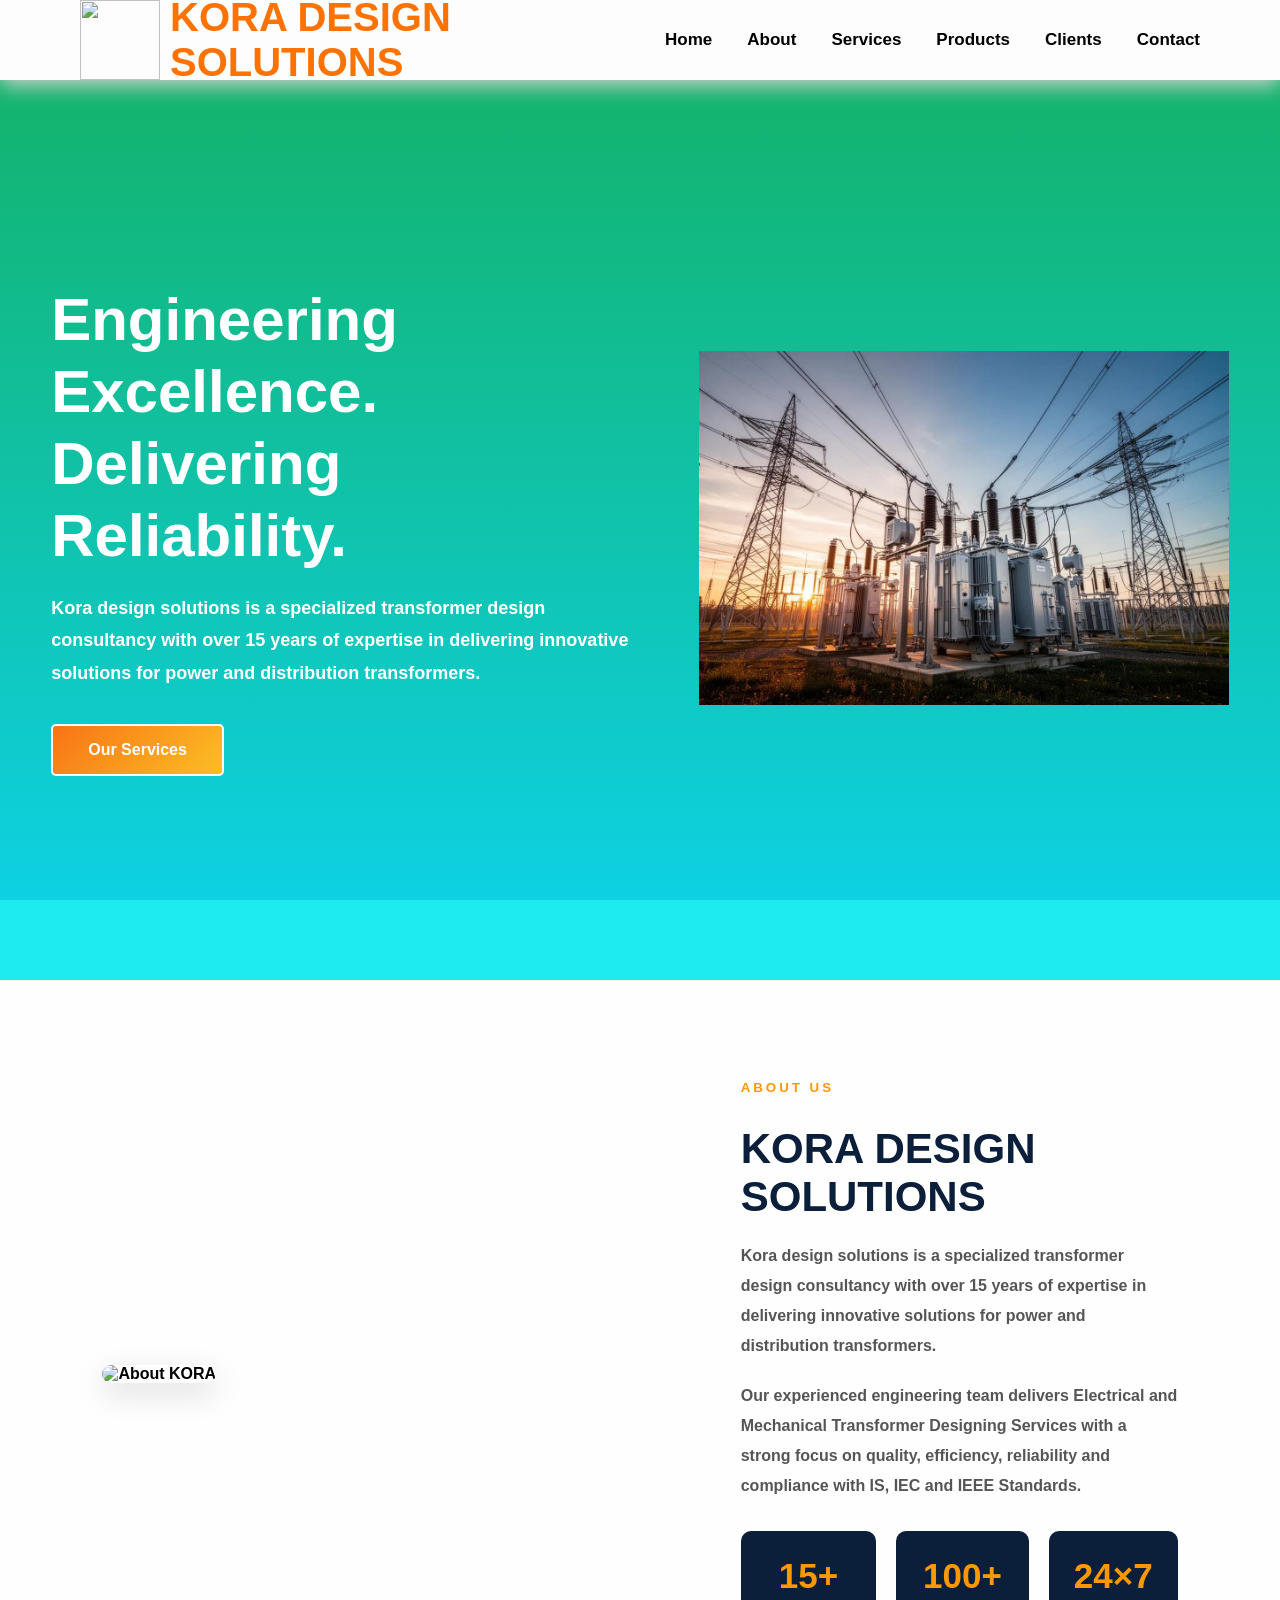
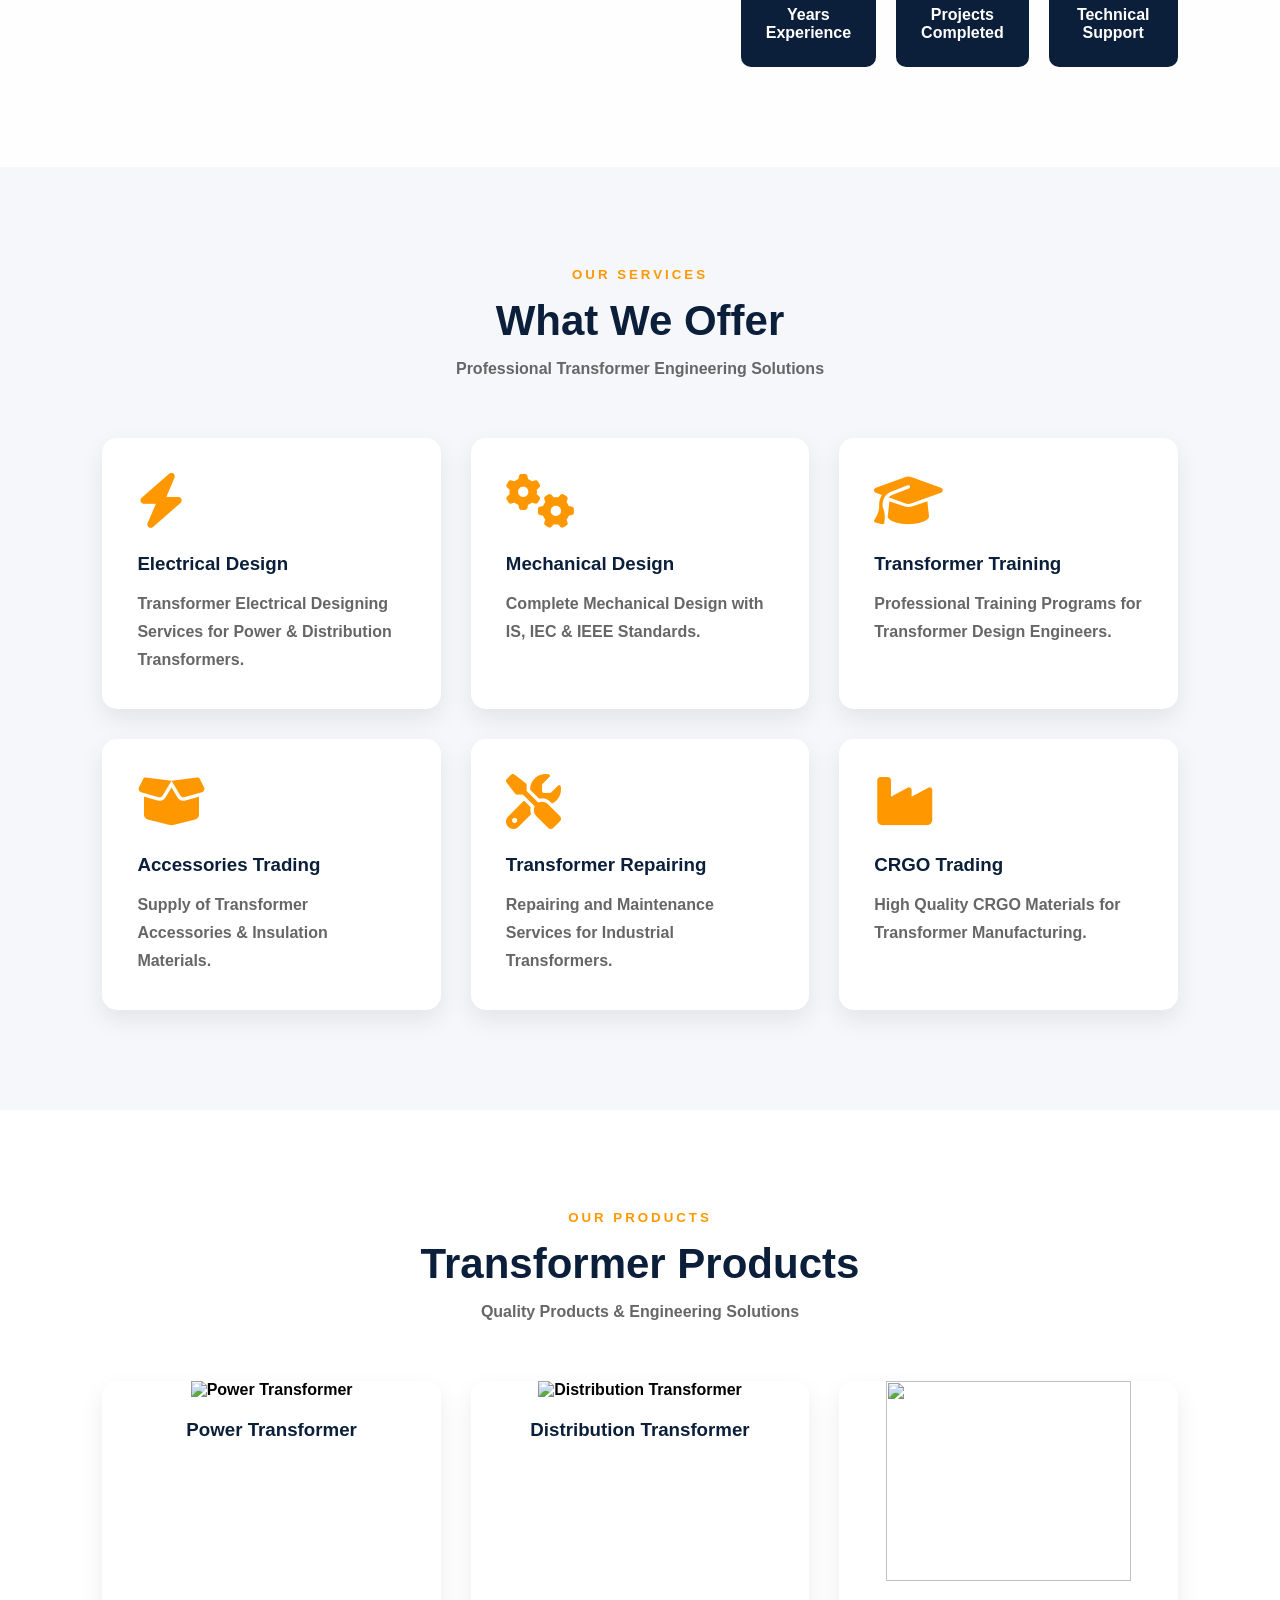
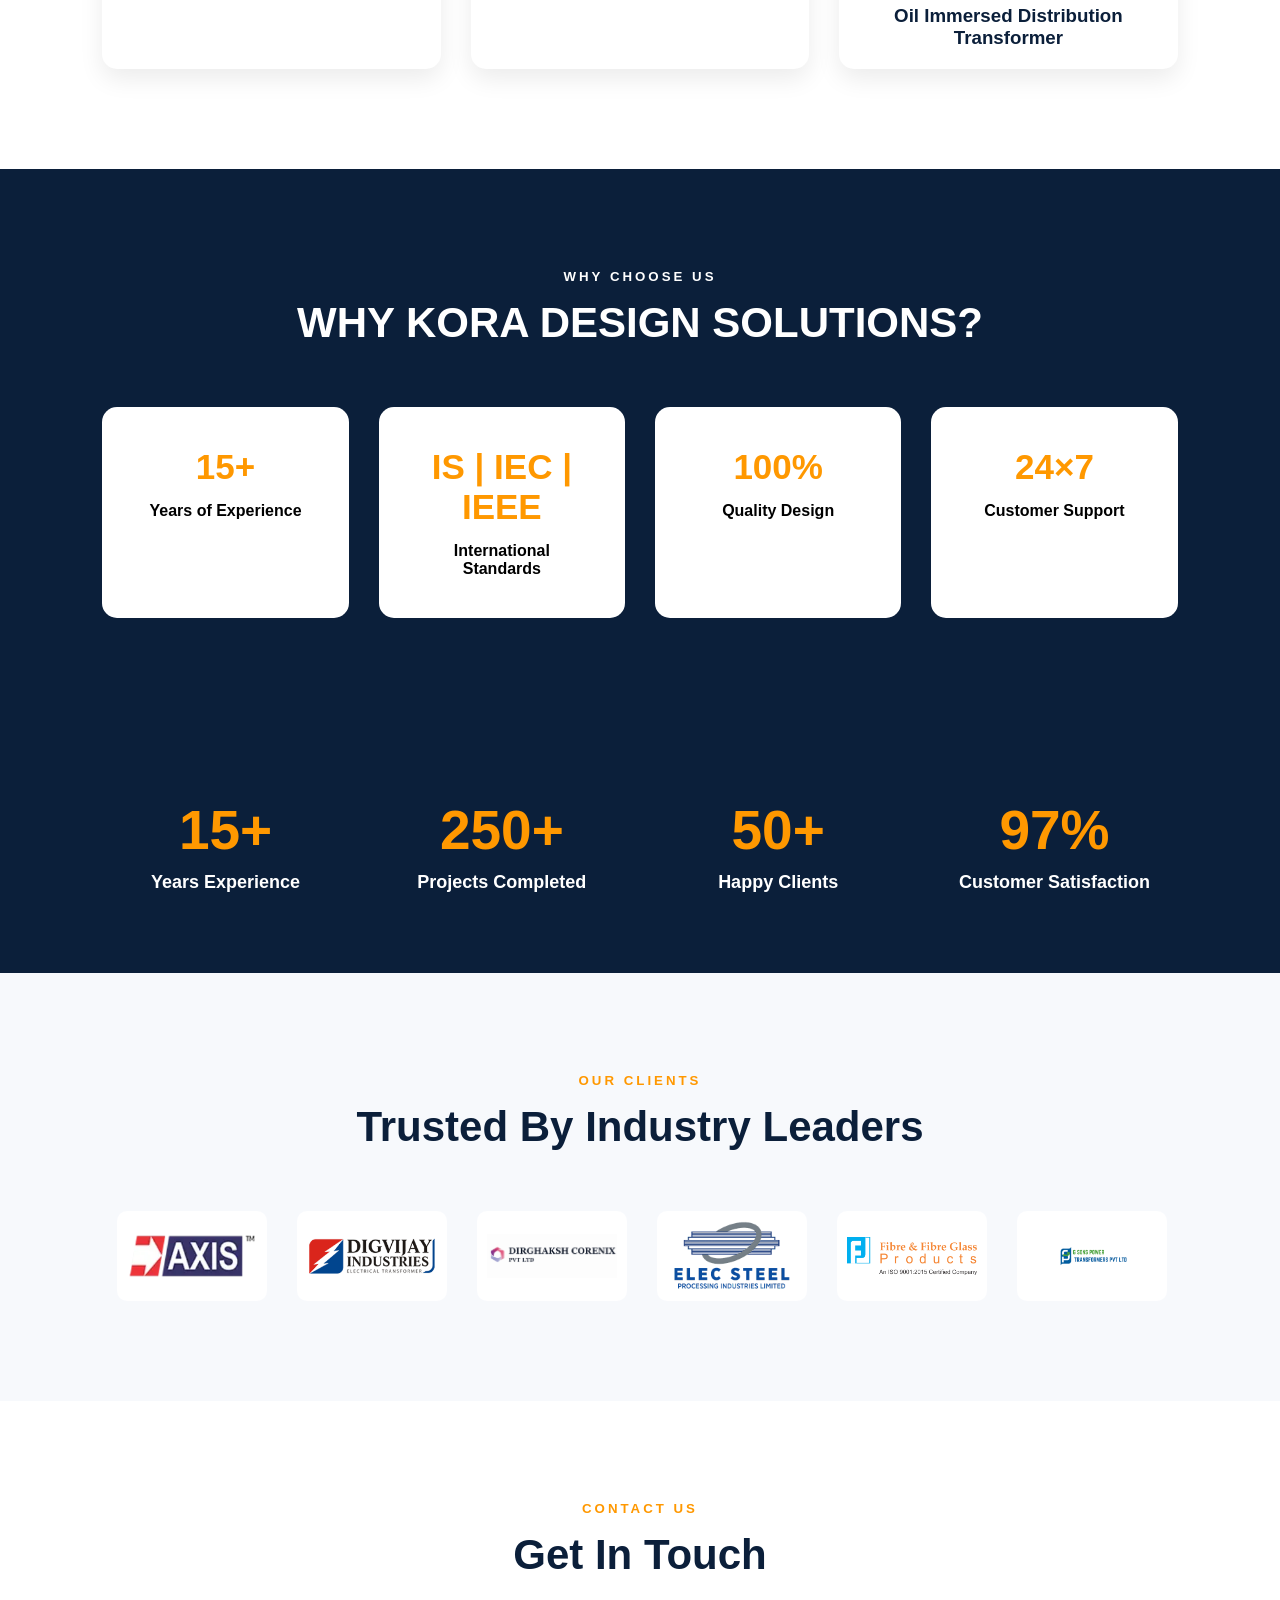
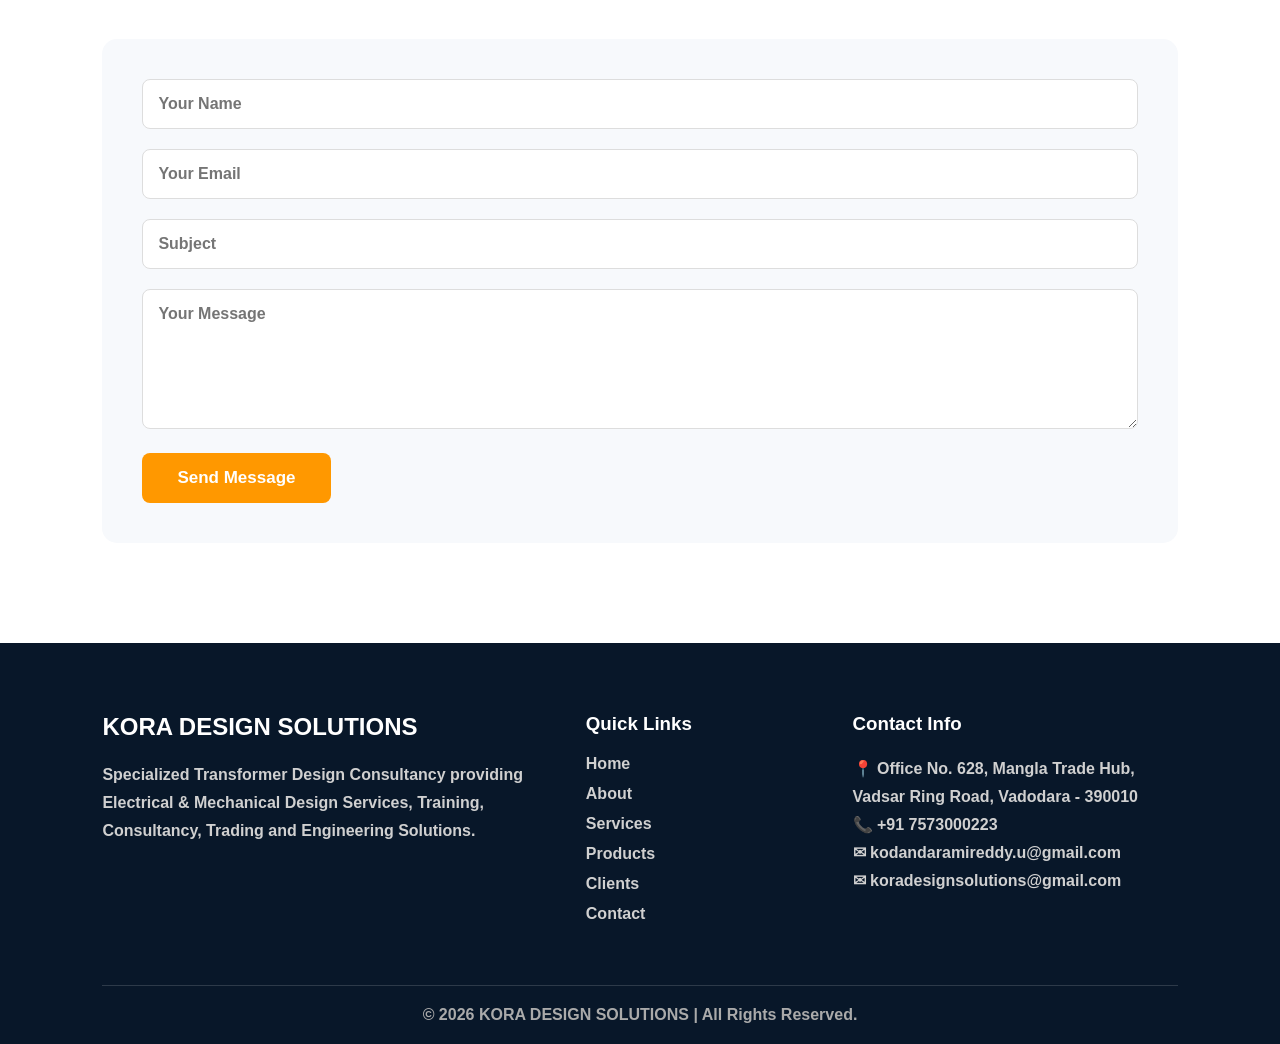
==== index.html @ 7fa44aef "Fix CSS and JS paths" ====
<!DOCTYPE html>
<html lang="en">
<head>
    <meta charset="UTF-8">
    <meta name="viewport" content="width=device-width, initial-scale=1.0">
    <title>KORA DESIGN SOLUTIONS</title>
    <link rel="stylesheet" href="CSS/style.css">
    <link rel="stylesheet" href="https://cdnjs.cloudflare.com/ajax/libs/font-awesome/6.7.2/css/all.min.css">
    <link rel="stylesheet" href="https://unpkg.com/aos@2.3.4/dist/aos.css">
</head>
<body>
    <header class="navbar">
    <!-- <div class="logo">
        <img src="image/logo.png" width="80",hight="80">
    </div>
    <div class="kora">
        <h2>KORA DESIGN SOLUTIONS</h2>
    </div> -->
    
    <div class="top-logo">
        <div class="logo">
            <img src="image/logo.png" width="80" height="80">
            <h2 class="kora">KORA DESIGN SOLUTIONS</h2>
        </div>
    </div>

    <div class="menu-toggle" id="menuToggle">
    <i class="fa-solid fa-bars"></i>
    </div>

    <ul class="nav-links">
        <li><a href="#home">Home</a></li>
        <li><a href="#about">About</a></li>
        <li><a href="#services">Services</a></li>
        <li><a href="#products">Products</a></li>
        <li><a href="#clients">Clients</a></li>
        <li><a href="#contact">Contact</a></li>
    </ul>

</header>
    <section class="hero" id="home">

    <div class="hero-content">

        <h1>Engineering Excellence.<br>Delivering Reliability.</h1>

        <p>
            Kora design solutions is a specialized transformer design consultancy
            with over 15 years of expertise in delivering innovative solutions
            for power and distribution transformers.
        </p>

        <div class="hero-buttons">
            <a href="#services" class="btn btn-outline">Our Services</a>

        </div>

    </div>
<div class="hero-right">
    <img src="image/hero-bg.jpg" alt="" >
</div>
</section>
<section class="about" id="about" data-aos="fade-up">

    <div class="about-image">
        <img src="image/about.jpg" alt="About KORA">
    </div>

    <div class="about-content">

        <h5>ABOUT US</h5>

        <h2>KORA DESIGN SOLUTIONS</h2>

        <p>
            Kora design solutions is a specialized transformer design consultancy with
            over 15 years of expertise in delivering innovative solutions for power
            and distribution transformers.
        </p>

        <p>
            Our experienced engineering team delivers Electrical and Mechanical
            Transformer Designing Services with a strong focus on quality,
            efficiency, reliability and compliance with IS, IEC and IEEE Standards.
        </p>

        <div class="about-boxes">

            <div class="box">
                <h3>15+</h3>
                <span>Years Experience</span>
            </div>

            <div class="box">
                <h3>100+</h3>
                <span>Projects Completed</span>
            </div>

            <div class="box">
                <h3>24×7</h3>
                <span>Technical Support</span>
            </div>

        </div>

    </div>

</section>
<section class="services" id="services" data-aos="fade-up">

    <div class="section-title">
        <h5>OUR SERVICES</h5>
        <h2>What We Offer</h2>
        <p>Professional Transformer Engineering Solutions</p>
    </div>

    <div class="service-container">

        <div class="service-card">
            <i class="fa-solid fa-bolt"></i>
            <h3>Electrical Design</h3>
            <p>Transformer Electrical Designing Services for Power & Distribution Transformers.</p>
        </div>

        <div class="service-card">
            <i class="fa-solid fa-gears"></i>
            <h3>Mechanical Design</h3>
            <p>Complete Mechanical Design with IS, IEC & IEEE Standards.</p>
        </div>

        <div class="service-card">
            <i class="fa-solid fa-graduation-cap"></i>
            <h3>Transformer Training</h3>
            <p>Professional Training Programs for Transformer Design Engineers.</p>
        </div>

        <div class="service-card">
            <i class="fa-solid fa-box-open"></i>
            <h3>Accessories Trading</h3>
            <p>Supply of Transformer Accessories & Insulation Materials.</p>
        </div>

        <div class="service-card">
            <i class="fa-solid fa-screwdriver-wrench"></i>
            <h3>Transformer Repairing</h3>
            <p>Repairing and Maintenance Services for Industrial Transformers.</p>
        </div>

        <div class="service-card">
            <i class="fa-solid fa-industry"></i>
            <h3>CRGO Trading</h3>
            <p>High Quality CRGO Materials for Transformer Manufacturing.</p>
        </div>

    </div>

</section>
<section class="products" id="products" data-aos="zoom-in">
    <div class="section-title">
        <h5>OUR PRODUCTS</h5>
        <h2>Transformer Products</h2>
        <p>Quality Products & Engineering Solutions</p>
    </div>

    <div class="product-grid">

        <div class="product-card">
            <img src="image/product1.jpg" alt="Power Transformer">
            <h3>Power Transformer</h3>
        </div>

        <div class="product-card">
            <img src="image/product2.jpg" alt="Distribution Transformer">
            <h3>Distribution Transformer</h3>
        </div>

        <div class="product-card">
            <img src="image/product3.jpg" >
            <h3>Oil Immersed Distribution Transformer</h3>
        </div>

    </div>

</section>
<section class="why" data-aos="fade-up">

    <div class="section-title">
        <h5>WHY CHOOSE US</h5>
        <h2>WHY KORA DESIGN SOLUTIONS?</h2>
    </div>

    <div class="why-grid">

        <div class="why-box">
            <h3>15+</h3>
            <p>Years of Experience</p>
        </div>

        <div class="why-box">
            <h3>IS | IEC | IEEE</h3>
            <p>International Standards</p>
        </div>

        <div class="why-box">
            <h3>100%</h3>
            <p>Quality Design</p>
        </div>

        <div class="why-box">
            <h3>24×7</h3>
            <p>Customer Support</p>
        </div>

    </div>

</section>
<section class="counter">

    <div class="counter-box">
        <h2><span class="count" data-target="15">0</span>+</h2>
        <p>Years Experience</p>
    </div>

    <div class="counter-box">
        <h2><span class="count" data-target="250">0</span>+</h2>
        <p>Projects Completed</p>
    </div>

    <div class="counter-box">
        <h2><span class="count" data-target="50">0</span>+</h2>
        <p>Happy Clients</p>
    </div>

    <div class="counter-box">
        <h2><span class="count" data-target="100">0</span>%</h2>
        <p>Customer Satisfaction</p>
    </div>

</section>
<section class="clients" id="clients" data-aos="fade-up">

    <div class="section-title">
        <h5>OUR CLIENTS</h5>
        <h2>Trusted By Industry Leaders</h2>
    </div>

    <div class="slider">
        <div class="slide-track">

            <!-- 23 Logos -->
            <img src="image/logo.1.png" alt="">
            <img src="image/logo.2.png" alt="">
            <img src="image/logo.3.png" alt="">
            <img src="image/logo.4.png" alt="">
            <img src="image/logo.5.png" alt="">
            <img src="image/logo.6.png" alt="">
            <img src="image/logo.7.jpg" alt="">
            <img src="image/logo.8.png" alt="">
            <img src="image/logo.9.png" alt="">
            <img src="image/logo.10.png" alt="">
            <img src="image/logo.11.png" alt="">
            <img src="image/logo.12.png" alt="">
            <img src="image/logo.13.png" alt="">
            <img src="image/logo.14.jpeg.png" alt="">
            <img src="image/logo.15.jpg" alt="">
            <img src="image/logo.16.png" alt="">
            <img src="image/logo.17.png" alt="">
            <img src="image/logo.18.png" alt="">
            <img src="image/logo.19.png" alt="">
            <img src="image/logo.20.png" alt="">
            <img src="image/logo.21.jpg" alt="">
            <img src="image/logo.22.png" alt="">
            <img src="image/logo.23.png" alt="">

            <!-- Duplicate Logos -->
           <img src="image/logo.1.png" alt="">
            <img src="image/logo.2.png" alt="">
            <img src="image/logo.3.png" alt="">
            <img src="image/logo.4.png" alt="">
            <img src="image/logo.5.png" alt="">
            <img src="image/logo.6.png" alt="">
            <img src="image/logo.7.jpg" alt="">
            <img src="image/logo.8.png" alt="">
            <img src="image/logo.9.png" alt="">
            <img src="image/logo.10.png" alt="">
            <img src="image/logo.11.png" alt="">
            <img src="image/logo.12.png" alt="">
            <img src="image/logo.13.png" alt="">
            <img src="image/logo.14.jpeg.png" alt="">
            <img src="image/logo.15.jpg" alt="">
            <img src="image/logo.16.png" alt="">
            <img src="image/logo.17.png" alt="">
            <img src="image/logo.18.png" alt="">
            <img src="image/logo.19.png" alt="">
            <img src="image/logo.20.png" alt="">
            <img src="image/logo.21.jpg" alt="">
            <img src="image/logo.22.png" alt="">
            <img src="image/logo.23.png" alt="">
        </div>
    </div>
</section>
<section class="contact" id="contact" data-aos="fade-up">
    <div class="section-title">
        <h5>CONTACT US</h5>
        <h2>Get In Touch</h2>
    </div>

        <div class="contact-form">

            <form>

                <input type="text" placeholder="Your Name" required>

                <input type="email" placeholder="Your Email" required>

                <input type="text" placeholder="Subject">

                <textarea rows="6" placeholder="Your Message"></textarea>

                <button type="submit">Send Message</button>

            </form>

        </div>

    </div>

</section>
<footer class="footer" data-aos="fade-up">

    <div class="footer-container">

        <div class="footer-about">

            <h2>KORA DESIGN SOLUTIONS</h2>

            <p>
                Specialized Transformer Design Consultancy providing Electrical &
                Mechanical Design Services, Training, Consultancy, Trading and
                Engineering Solutions.
            </p>

        </div>

        <div class="footer-links">

            <h3>Quick Links</h3>

            <ul>

                <li><a href="#home">Home</a></li>
                <li><a href="#">About</a></li>
                <li><a href="#">Services</a></li>
                <li><a href="#">Products</a></li>
                <li><a href="#">Clients</a></li>
                <li><a href="#contact">Contact</a></li>

            </ul>

        </div>

        <div class="footer-contact">

            <h3>Contact Info</h3>

            <p>📍 Office No. 628, Mangla Trade Hub,<br>
            Vadsar Ring Road, Vadodara - 390010</p>

            <p>📞 +91 7573000223</p>

            <p>✉ kodandaramireddy.u@gmail.com</p>

            <p>✉ koradesignsolutions@gmail.com</p>

        </div>

    </div>

    <div class="copyright">

        © 2026 KORA DESIGN SOLUTIONS | All Rights Reserved.

    </div>

</footer>
<script src="https://unpkg.com/aos@2.3.4/dist/aos.js"></script>

<script>
AOS.init({
    duration:1000,
    once:true
});
</script>
<button id="topBtn">
    <i class="fa-solid fa-arrow-up"></i>
</button>
<script src="JS/script.js"></script>

</body>
</html>
---- CSS/style.css ----
/* Google Font */
@import url('https://fonts.googleapis.com/css2?family=Poppins:wght@300;400;500;600;700;800&display=swap');

*{
    margin:0;
    padding:0;
    box-sizing:border-box;
    font-family:'Arial';
    font-weight:bold
}
:root{
    --orange: #F97316;
    --yellow: #FBBF24;
    --green: #6B8E23;
    --purple: #A21CAF;
    --dark: #081729;
    --white: #FFFFFF;
    --light: #F8FAFC;
}
body{
    background:#1cecf0;
}

.navbar{
    width:100%;
    height:80px;
    background:lab(99.31% 0.01 -0.01);
    display:flex;
    justify-content:space-between;
    align-items:center;
    padding:0 80px;

    position: sticky;
    top: 0;
    z-index: 1000;
    box-shadow: 0 5px 20px oklch(87.311% 0.00438 15.994);

}
.hero-right img{
    width: 20px;
    max-width:10px;
}

.logo{
    position:left;
    display: flex;
    align-items: center;
    gap: 10px;
}


.kora{
    color:oklab(70.87299999999999% 0.12975 0.14338);
    font-size:40px;
    font-weight:700;

}

.nav-links{
    display:flex;
    list-style:none;
    gap:35px;
}

.nav-links a{
    color:rgb(0, 0, 0);
    text-decoration:none;
    font-size:17px;
    transition:.3s;
}

.nav-links a:hover{
    color:#ff2f00;
}
.hero{
    width:100%;
    min-height:100vh;

    background:
    linear-gradient(rgba(18, 161, 61, 0.8),hsl(185, 89%, 47%)),
    url("../images/hero-bg.jpg");

    background-size:cover;
    background-position:center;
    background-repeat:no-repeat;
    background-attachment:fixed;

    display:flex;
    justify-content:center;
    align-items:center;

    padding:0 4%;
}
.hero-content{
    max-width:700px;
    color:rgb(255, 255, 255);
}

.hero h1{
    font-size:60px;
    line-height:1.2;
    margin-bottom:20px;
}

.hero p{
    font-size:18px;
    line-height:1.8;
    margin-bottom:35px;
}

.hero-buttons{
    display:flex;
    gap:20px;
}
.hero{
    display:flex;
    justify-content:space-between;
    align-items:center;
}

.hero-content{
    width:50%;
}

.hero-right{
    width:45%;
    text-align:center;
}

.hero-right img{
    width: 100%;
    max-width:530px;
}

.btn{
    background: linear-gradient(135deg,#F97316,#FBBF24);
    color:white;
    text-decoration:none;
    padding:15px 35px;
    border-radius:5px;
    font-weight:600;
    transition:.3s;
}

.btn:hover{
    background:#ffb547;
}

.btn-outline{
    background:linear-gradient(135deg,#F97316,#FBBF24);
    border:2px solid white;
}

.btn-outline:hover{
    background:white;
    color:#073775;
}
/* ABOUT */

.about{
    display:flex;
    justify-content:space-between;
    align-items:center;
    padding:100px 8%;
    gap:60px;
    background:rgb(255, 254, 255);
}

.about-image{
    width: 350%;
}

.about-image img{
    width:100%;
    border-radius:15px;
    box-shadow:0 10px 30px rgba(0,0,0,.15);
}

.about-content{
    width:55%;
}

.about-content h5{
    color:#ff9800;
    letter-spacing:3px;
    margin-bottom:30px;

}

.about-content h2{
    font-size:42px;
    color:#0B1F3A;
    margin-bottom:20px;
}

.about-content p{
    color:#555;
    line-height:30px;
    margin-bottom:20px;
}

.about-boxes{
    display:flex;
    gap:20px;
    margin-top:30px;
}

.box{
    background:#0B1F3A;
    color:white;
    padding:25px;
    border-radius:10px;
    text-align:center;
    flex:1;
}

.box h3{
    font-size:35px;
    color:#ff9800;
}

.box span{
    display:block;
    margin-top:10px;
}
/* SERVICES */

.services{

    padding:100px 8%;
    background:#f5f7fb;

}

.section-title{

    text-align:center;
    margin-bottom:60px;

}

.section-title h5{

    color:#ff9800;
    letter-spacing:3px;

}

.section-title h2{

    font-size:42px;
    color:#0B1F3A;
    margin:15px 0;

}

.section-title p{

    color:#666;

}

.service-container{

    display:grid;
    grid-template-columns:repeat(3,1fr);
    gap:30px;

}

.service-card{

    background:white;
    padding:35px;
    border-radius:15px;
    box-shadow:0 10px 25px rgba(0,0,0,.08);
    transition:.4s;

}

.service-card:hover{

    transform:translateY(-10px);

}

.service-card h3{

    color:#0B1F3A;
    margin-bottom:15px;

}

.service-card p{

    color:#666;
    line-height:28px;

}
/* PRODUCTS */

.products{
    padding:100px 8%;
    background:#ffffff;
}

.product-grid{
    display:grid;
    grid-template-columns:repeat(3,1fr);
    gap:30px;
}

.product-card{
    background:#fff;
    border-radius:15px;
    overflow:hidden;
    box-shadow:0 10px 25px rgba(0,0,0,.08);
    transition:.4s;
    text-align:center;
}

.product-card:hover{
    transform:translateY(-10px);
}

.product-card img{
    width:85%;
    height:200px;
    object-fit:cover;
}

.product-card h3{
    padding:20px;
    color:#0B1F3A;
}
/* WHY */

.why{

padding:100px 8%;
background:#0B1F3A;

}

.why .section-title h2,
.why .section-title h5{

color:white;

}

.why-grid{

display:grid;
grid-template-columns:repeat(4,1fr);
gap:30px;

}

.why-box{

background:white;
padding:40px;
border-radius:15px;
text-align:center;
transition:.4s;

}

.why-box:hover{

transform:translateY(-10px);

}

.why-box h3{

font-size:35px;
color:#ff9800;

}

.why-box p{

margin-top:15px;

}
/* CLIENTS */

.clients{

padding:100px 8%;
background:#f7f9fc;

}

.client-grid{

display:grid;
grid-template-columns:repeat(3,1fr);
gap:30px;

}

.client-card{

background:white;
padding:45px;
border-radius:15px;
text-align:center;
font-weight:700;
color:#0B1F3A;
box-shadow:0 10px 25px rgba(0,0,0,.08);
transition:.4s;

}

.client-card:hover{

background:#0B1F3A;
color:white;
transform:translateY(-8px);

}
.slider{
    overflow:hidden;
    width:100%;
    position:relative;
}

.slide-track{
    display:flex;
    width:calc(180px * 46);
    animation:scroll 80s linear infinite;
}

.slide-track img{
    width:150px;
    height:90px;
    object-fit:contain;
    margin:0 15px;
    background:#fff;
    padding:10px;
    border-radius:10px;
    transition:.3s;
}

.slide-track img:hover{
    transform:scale(0.08);
}

@keyframes scroll{

    0%{
        transform:translateX(0);
    }

    100%{
        transform:translateX(calc(-180px * 23));
    }

}
/* CONTACT */

.contact{

padding:100px 8%;
background:white;

}

.contact-container{

display:grid;
grid-template-columns:1fr 1fr;
gap:50px;

}

.contact-info{

background:#0B1F3A;
color:white;
padding:40px;
border-radius:15px;

}

.contact-info h3{

margin-bottom:25px;
font-size:30px;

}

.contact-info p{

margin-bottom:20px;
line-height:30px;

}

.contact-form{

background:#f7f9fc;
padding:40px;
border-radius:15px;

}

.contact-form input,
.contact-form textarea{

width:100%;
padding:15px;
margin-bottom:20px;
border:1px solid #ddd;
border-radius:8px;
font-size:16px;

}

.contact-form button{

background:#ff9800;
color:white;
padding:15px 35px;
border:none;
border-radius:8px;
font-size:17px;
cursor:pointer;

}

.contact-form button:hover{

background:#e68900;

}
/* FOOTER */

.footer{
    background:var(--dark);
    color:white;
    padding:70px 8% 20px;
}

.footer-container{
    display:grid;
    grid-template-columns:2fr 1fr 1.5fr;
    gap:50px;
}

.footer h2,
.footer h3{
    margin-bottom:20px;
}

.footer p{
    line-height:28px;
    color:#d0d0d0;
}

.footer-links ul{
    list-style:none;
}

.footer-links ul li{
    margin-bottom:12px;
}

.footer-links a{
    color:#d0d0d0;
    text-decoration:none;
    transition:.3s;
}

.footer-links a:hover{
    color:#ff9800;
}

.copyright{
    text-align:center;
    margin-top:50px;
    padding-top:20px;
    border-top:1px solid rgba(255,255,255,.15);
    color:#aaa;
}
.service-card i{
    font-size:55px;
    color:#ff9800;
    margin-bottom:25px;
    transition:.4s;
}

.service-card:hover i{
    transform:rotateY(360deg);
    color:#0B1F3A;
}
/* WHATSAPP BUTTON */

.whatsapp{
    position:fixed;
    right:25px;
    bottom:25px;
    width:65px;
    height:65px;
    background:#25D366;
    border-radius:50%;
    display:flex;
    justify-content:center;
    align-items:center;
    text-decoration:none;
    color:white;
    font-size:35px;
    box-shadow:0 10px 25px rgba(0,0,0,.3);
    z-index:9999;
    transition:.3s;
    animation:whatsappFloat 2s infinite;
}

.whatsapp:hover{
    transform:scale(1.12);
}

@keyframes whatsappFloat{

    0%{
        transform:translateY(0);
    }

    50%{
        transform:translateY(-10px);
    }

    100%{
        transform:translateY(0);
    }

}
/* TOP BUTTON */

#topBtn{
    position:fixed;
    bottom:100px;
    right:25px;
    width:55px;
    height:55px;
    border:none;
    border-radius:50%;
    background:#0B1F3A;
    color:white;
    font-size:22px;
    cursor:pointer;
    display:none;
    z-index:999;
    transition:.3s;
}

#topBtn:hover{
    background:#ff9800;
}
.hero-left h1{
    animation:slideLeft 1s ease;
}

.hero-left p{
    animation:slideLeft 1.4s ease;
}

.hero-buttons{
    animation:slideLeft 1.8s ease;
}

@keyframes slideLeft{

    from{
        opacity:0;
        transform:translateX(-80px);
    }

    to{
        opacity:1;
        transform:translateX(0);
    }

}
.hero-right img{

    animation:floatimage 4s ease-in-out infinite;

}

@keyframes floatimage{

    0%{
        transform:translateY(0);
    }

    50%{
        transform:translateY(-20px);
    }

    100%{
        transform:translateY(0);
    }

}
/* COUNTER */

.counter{
    background:#0B1F3A;
    color:white;
    padding:80px 8%;
    display:grid;
    grid-template-columns:repeat(4,1fr);
    gap:30px;
    text-align:center;
}

.counter-box h2{
    font-size:55px;
    color:#ff9800;
    margin-bottom:10px;
}

.counter-box p{
    font-size:18px;
}
@media(max-width:768px){

.service-container{
    grid-template-columns:1fr;
}

.product-grid{
    grid-template-columns:1fr;
}

.client-grid{
    grid-template-columns:1fr;
}

.why-grid{
    grid-template-columns:1fr;
}

.contact-container{
    grid-template-columns:1fr;
}

.about{
    flex-direction:column;
}

.about-image,
.about-content{
    width:100%;
}

.hero h1{
    font-size:38px;
}

.hero-buttons{
    flex-direction:column;
}
}
/* =========================================
   RESPONSIVE DESIGN - KORA DESIGN SOLUTIONS
   ========================================= */

/* ---------- TABLET ---------- */
@media (max-width: 1024px) {

    .navbar {
        padding: 0 30px;
    }

    .kora {
        font-size: 28px;
    }

    .nav-links {
        gap: 18px;
    }

    .nav-links a {
        font-size: 15px;
    }

    .hero {
        padding: 60px 5%;
    }

    .hero-content {
        width: 52%;
    }

    .hero-right {
        width: 43%;
    }

    .hero h1 {
        font-size: 45px;
    }

    .hero p {
        font-size: 16px;
    }

    .about {
        padding: 80px 5%;
        gap: 40px;
    }

    .about-image {
        width: 45%;
    }

    .about-content {
        width: 55%;
    }

    .about-content h2 {
        font-size: 34px;
    }

    .service-container {
        grid-template-columns: repeat(2, 1fr);
    }

    .product-grid {
        grid-template-columns: repeat(2, 1fr);
    }

    .why-grid {
        grid-template-columns: repeat(2, 1fr);
    }

    .counter {
        grid-template-columns: repeat(2, 1fr);
    }

    .footer-container {
        grid-template-columns: 1fr 1fr;
    }
}


/* ---------- MOBILE ---------- */
@media (max-width: 768px) {

    /* NAVBAR */
    .navbar {
        height: auto;
        min-height: 75px;
        padding: 10px 20px;
        flex-direction: column;
        gap: 10px;
    }

    .top-logo {
        width: 100%;
    }

    .logo {
        justify-content: center;
    }

    .logo img {
        width: 55px;
        height: 55px;
        object-fit: contain;
    }

    .kora {
        font-size: 22px;
        text-align: center;
    }

    .nav-links {
        width: 100%;
        display: flex;
        flex-wrap: wrap;
        justify-content: center;
        gap: 10px 18px;
        padding-bottom: 8px;
    }

    .nav-links a {
        font-size: 14px;
    }


    /* HERO */
    .hero {
        min-height: auto;
        padding: 80px 20px;
        flex-direction: column;
        text-align: center;
        gap: 40px;
        background-attachment: scroll;
    }

    .hero-content {
        width: 100%;
        max-width: 100%;
    }

    .hero h1 {
        font-size: 36px;
        line-height: 1.25;
    }

    .hero p {
        font-size: 15px;
        line-height: 1.7;
    }

    .hero-buttons {
        justify-content: center;
        align-items: center;
    }

    .hero-right {
        width: 100%;
    }

    .hero-right img {
        width: 90%;
        max-width: 400px;
    }

    .btn {
        padding: 13px 25px;
    }


    /* ABOUT */
    .about {
        padding: 70px 20px;
        flex-direction: column;
        gap: 35px;
    }

    .about-image {
        width: 100%;
    }

    .about-image img {
        width: 100%;
        max-width: 500px;
        display: block;
        margin: auto;
    }

    .about-content {
        width: 100%;
        text-align: center;
    }

    .about-content h5 {
        margin-bottom: 15px;
    }

    .about-content h2 {
        font-size: 30px;
    }

    .about-content p {
        font-size: 15px;
        line-height: 27px;
    }

    .about-boxes {
        flex-direction: column;
        gap: 15px;
    }

    .box {
        width: 100%;
    }


    /* SECTION TITLES */
    .section-title {
        margin-bottom: 40px;
    }

    .section-title h2 {
        font-size: 30px;
    }

    .section-title p {
        font-size: 14px;
    }


    /* SERVICES */
    .services {
        padding: 70px 20px;
    }

    .service-container {
        grid-template-columns: 1fr;
        gap: 20px;
    }

    .service-card {
        padding: 30px 25px;
        text-align: center;
    }

    .service-card i {
        font-size: 45px;
    }


    /* PRODUCTS */
    .products {
        padding: 70px 20px;
    }

    .product-grid {
        grid-template-columns: 1fr;
        gap: 25px;
    }

    .product-card img {
        width: 100%;
        height: 220px;
        object-fit: cover;
    }


    /* WHY CHOOSE US */
    .why {
        padding: 70px 20px;
    }

    .why-grid {
        grid-template-columns: 1fr;
        gap: 20px;
    }

    .why-box {
        padding: 30px 20px;
    }


    /* COUNTER */
    .counter {
        padding: 60px 20px;
        grid-template-columns: repeat(2, 1fr);
        gap: 35px 15px;
    }

    .counter-box h2 {
        font-size: 38px;
    }

    .counter-box p {
        font-size: 14px;
    }


    /* CLIENT LOGOS */
    .clients {
        padding: 70px 20px;
    }

    .slide-track img {
        width: 120px;
        height: 75px;
        margin: 0 10px;
    }


    /* CONTACT */
    .contact {
        padding: 70px 20px;
    }

    .contact-container {
        grid-template-columns: 1fr;
        gap: 25px;
    }

    .contact-form {
        padding: 25px;
    }

    .contact-form input,
    .contact-form textarea {
        font-size: 15px;
    }


    /* FOOTER */
    .footer {
        padding: 60px 20px 20px;
    }

    .footer-container {
        grid-template-columns: 1fr;
        gap: 35px;
        text-align: center;
    }

    .footer-links ul {
        padding: 0;
    }

    .copyright {
        font-size: 13px;
    }


    /* WHATSAPP */
    .whatsapp {
        width: 55px;
        height: 55px;
        right: 18px;
        bottom: 18px;
        font-size: 28px;
    }


    /* TOP BUTTON */
    #topBtn {
        width: 45px;
        height: 45px;
        right: 18px;
        bottom: 85px;
        font-size: 18px;
    }
}


/* ---------- SMALL MOBILE ---------- */
@media (max-width: 480px) {

    .navbar {
        padding: 8px 12px;
    }

    .logo img {
        width: 48px;
        height: 48px;
    }

    .kora {
        font-size: 18px;
    }

    .nav-links {
        gap: 8px 12px;
    }

    .nav-links a {
        font-size: 12px;
    }

    .hero {
        padding: 65px 15px;
    }

    .hero h1 {
        font-size: 29px;
    }

    .hero p {
        font-size: 14px;
    }

    .section-title h2 {
        font-size: 26px;
    }

    .about-content h2 {
        font-size: 26px;
    }

    .counter {
        grid-template-columns: 1fr 1fr;
    }

    .counter-box h2 {
        font-size: 32px;
    }

    .counter-box p {
        font-size: 12px;
    }

    .product-card img {
        height: 190px;
    }

    .service-card h3 {
        font-size: 20px;
    }

    .service-card p {
        font-size: 14px;
        line-height: 24px;
    }

}
/* =================================
   MOBILE HAMBURGER MENU
   ================================= */

.menu-toggle {
    display: none;
    font-size: 28px;
    color: #0B1F3A;
    cursor: pointer;
}


/* MOBILE NAVBAR */
@media (max-width: 768px) {

    .navbar {
        position: sticky;
        top: 0;
        display: flex;
        flex-direction: row;
        flex-wrap: wrap;
        justify-content: space-between;
        align-items: center;
    }

    .top-logo {
        width: auto;
    }

    .menu-toggle {
        display: block;
        order: 2;
    }

    .nav-links {
        display: none;
        order: 3;
        width: 100%;
        flex-direction: column;
        align-items: center;
        gap: 0;
        padding: 10px 0;
        background: white;
    }

    .nav-links.active {
        display: flex;
    }

    .nav-links li {
        width: 100%;
        text-align: center;
    }

    .nav-links a {
        display: block;
        width: 100%;
        padding: 12px;
        font-size: 16px;
    }

    .nav-links a:hover {
        background: #f5f5f5;
        color: #ff2f00;
    }
}
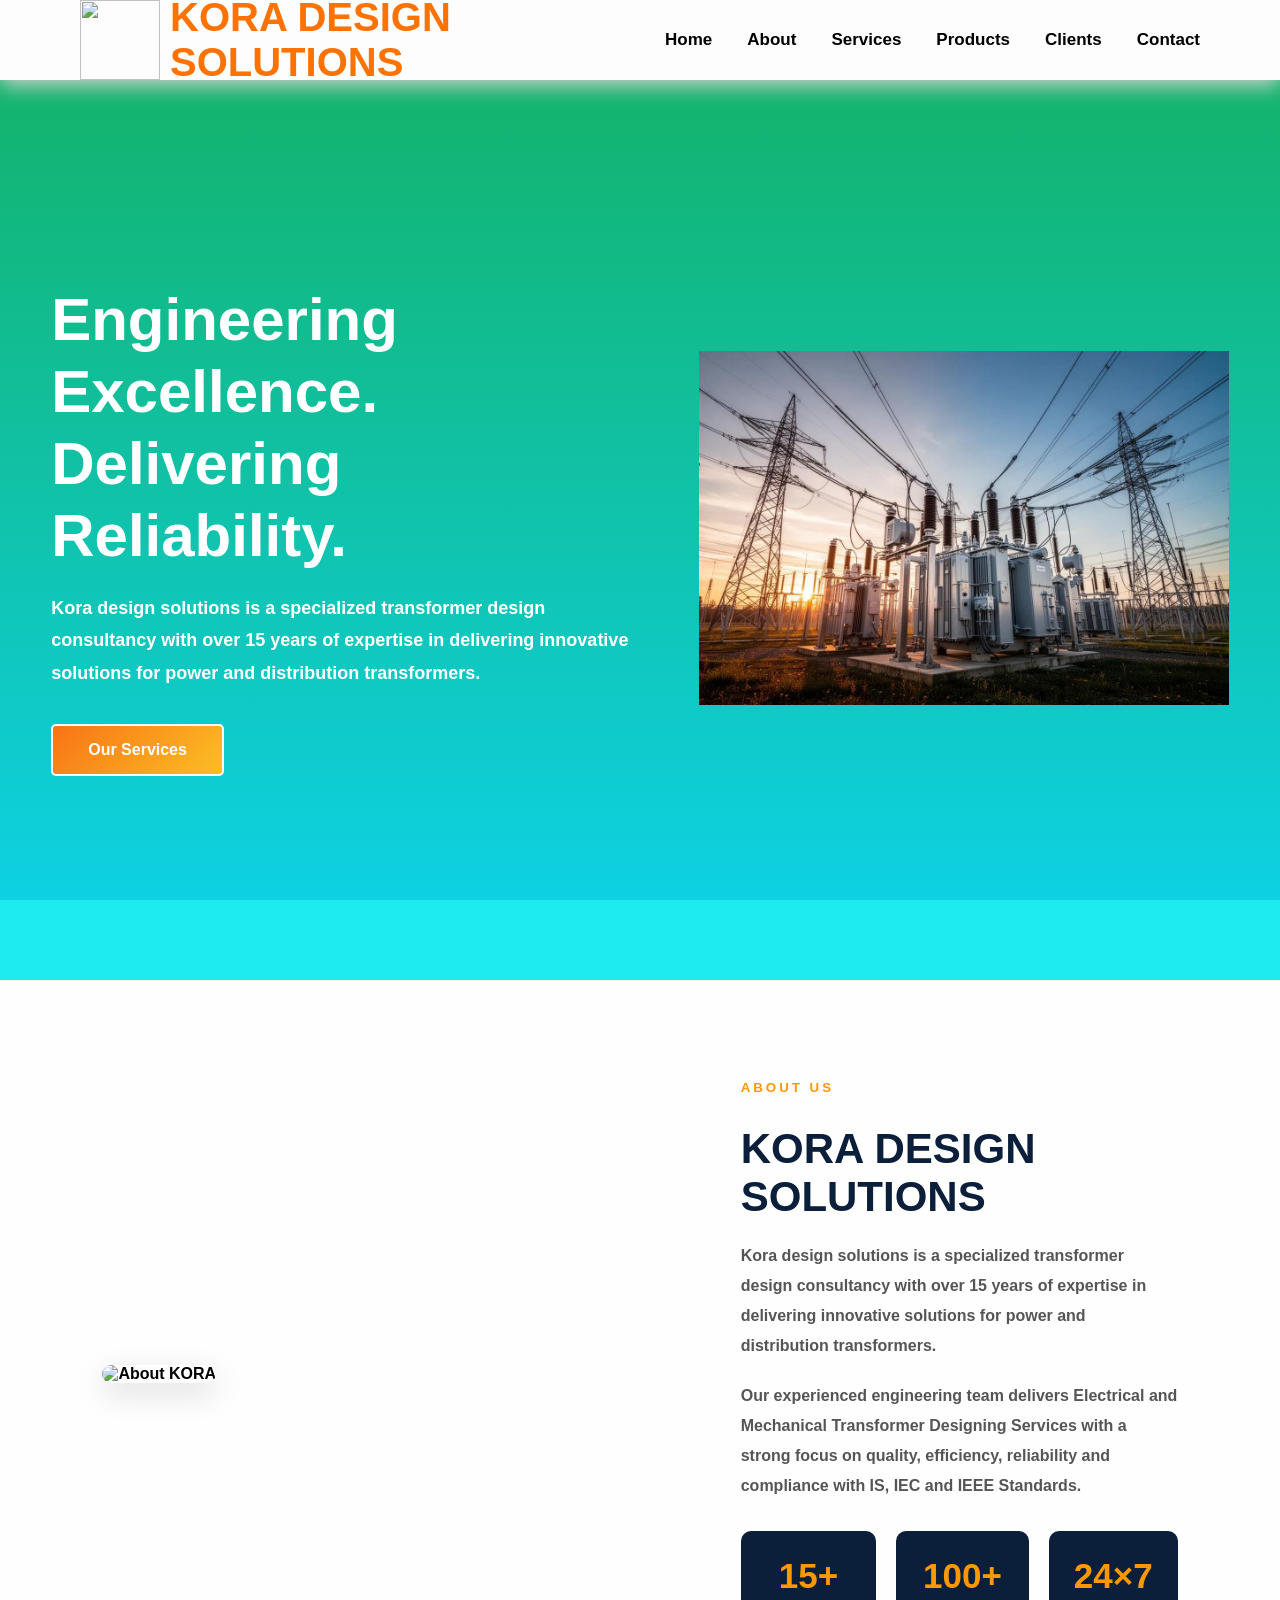
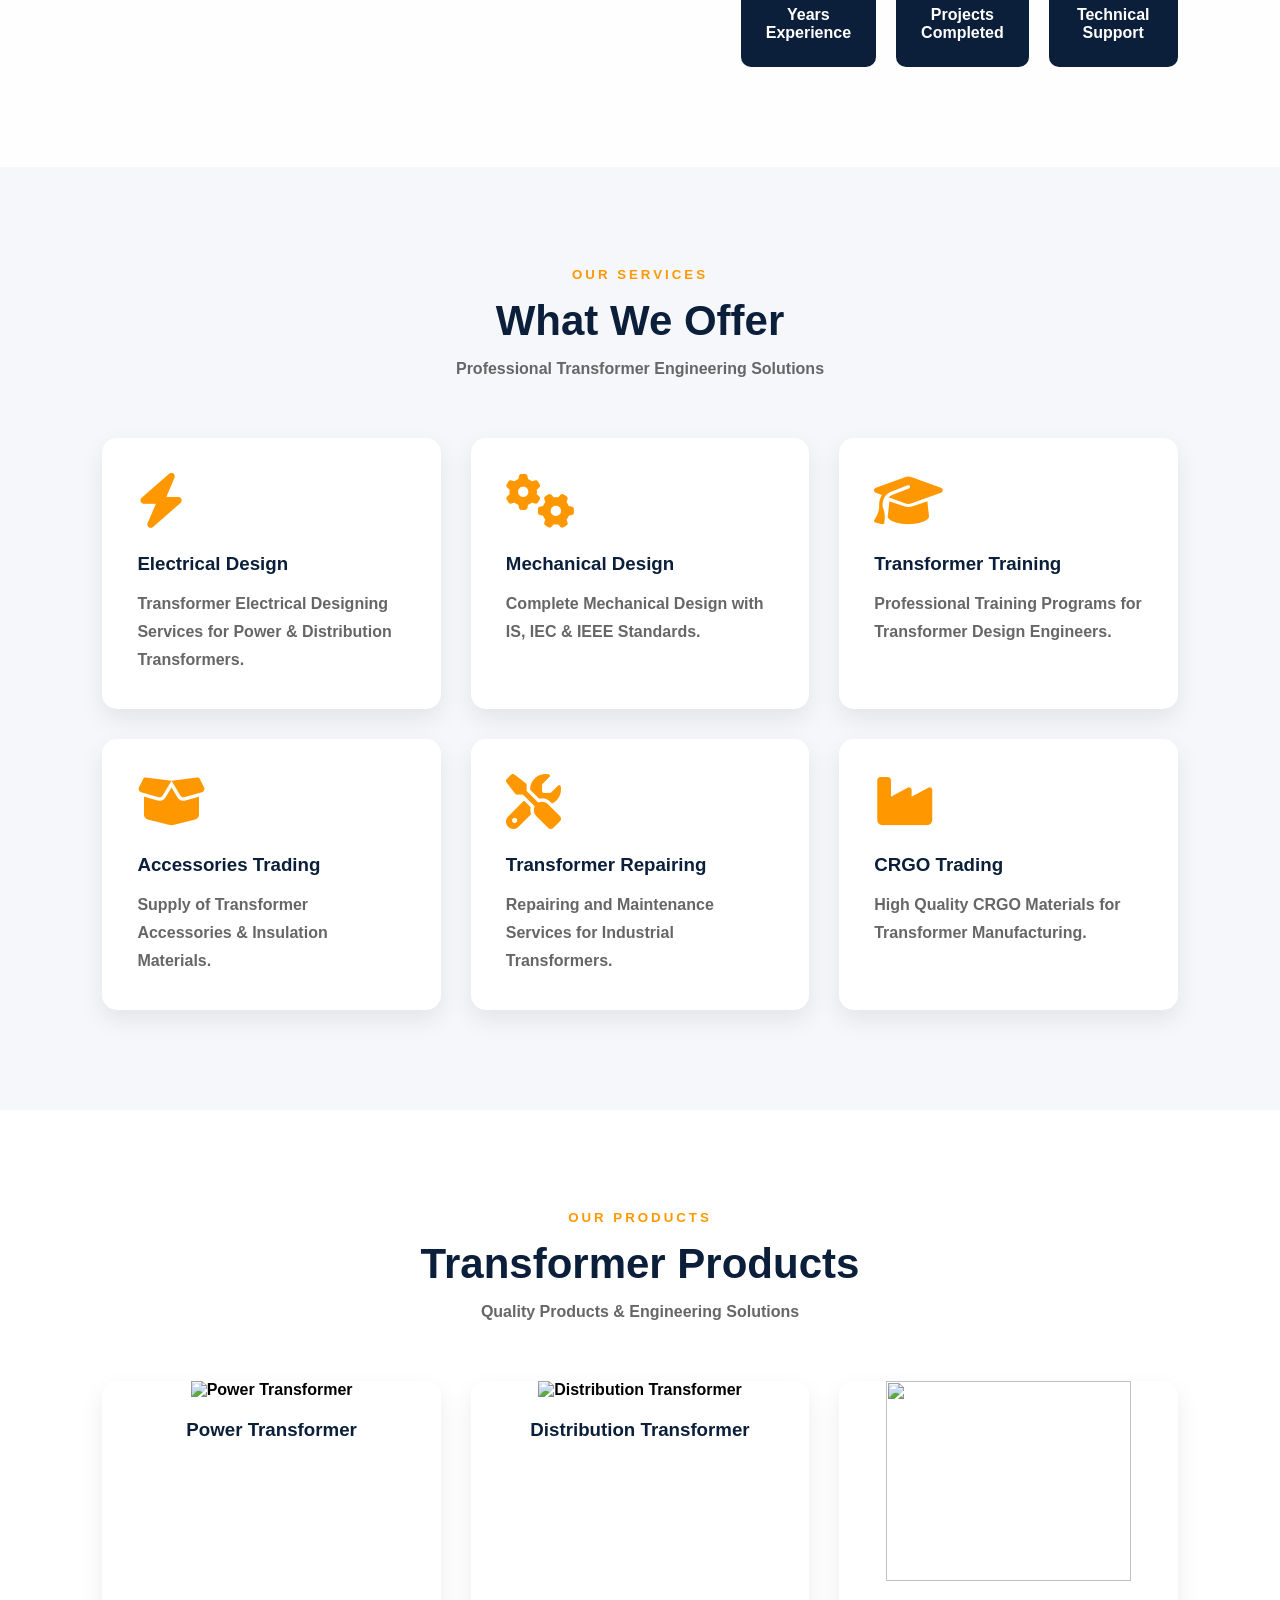
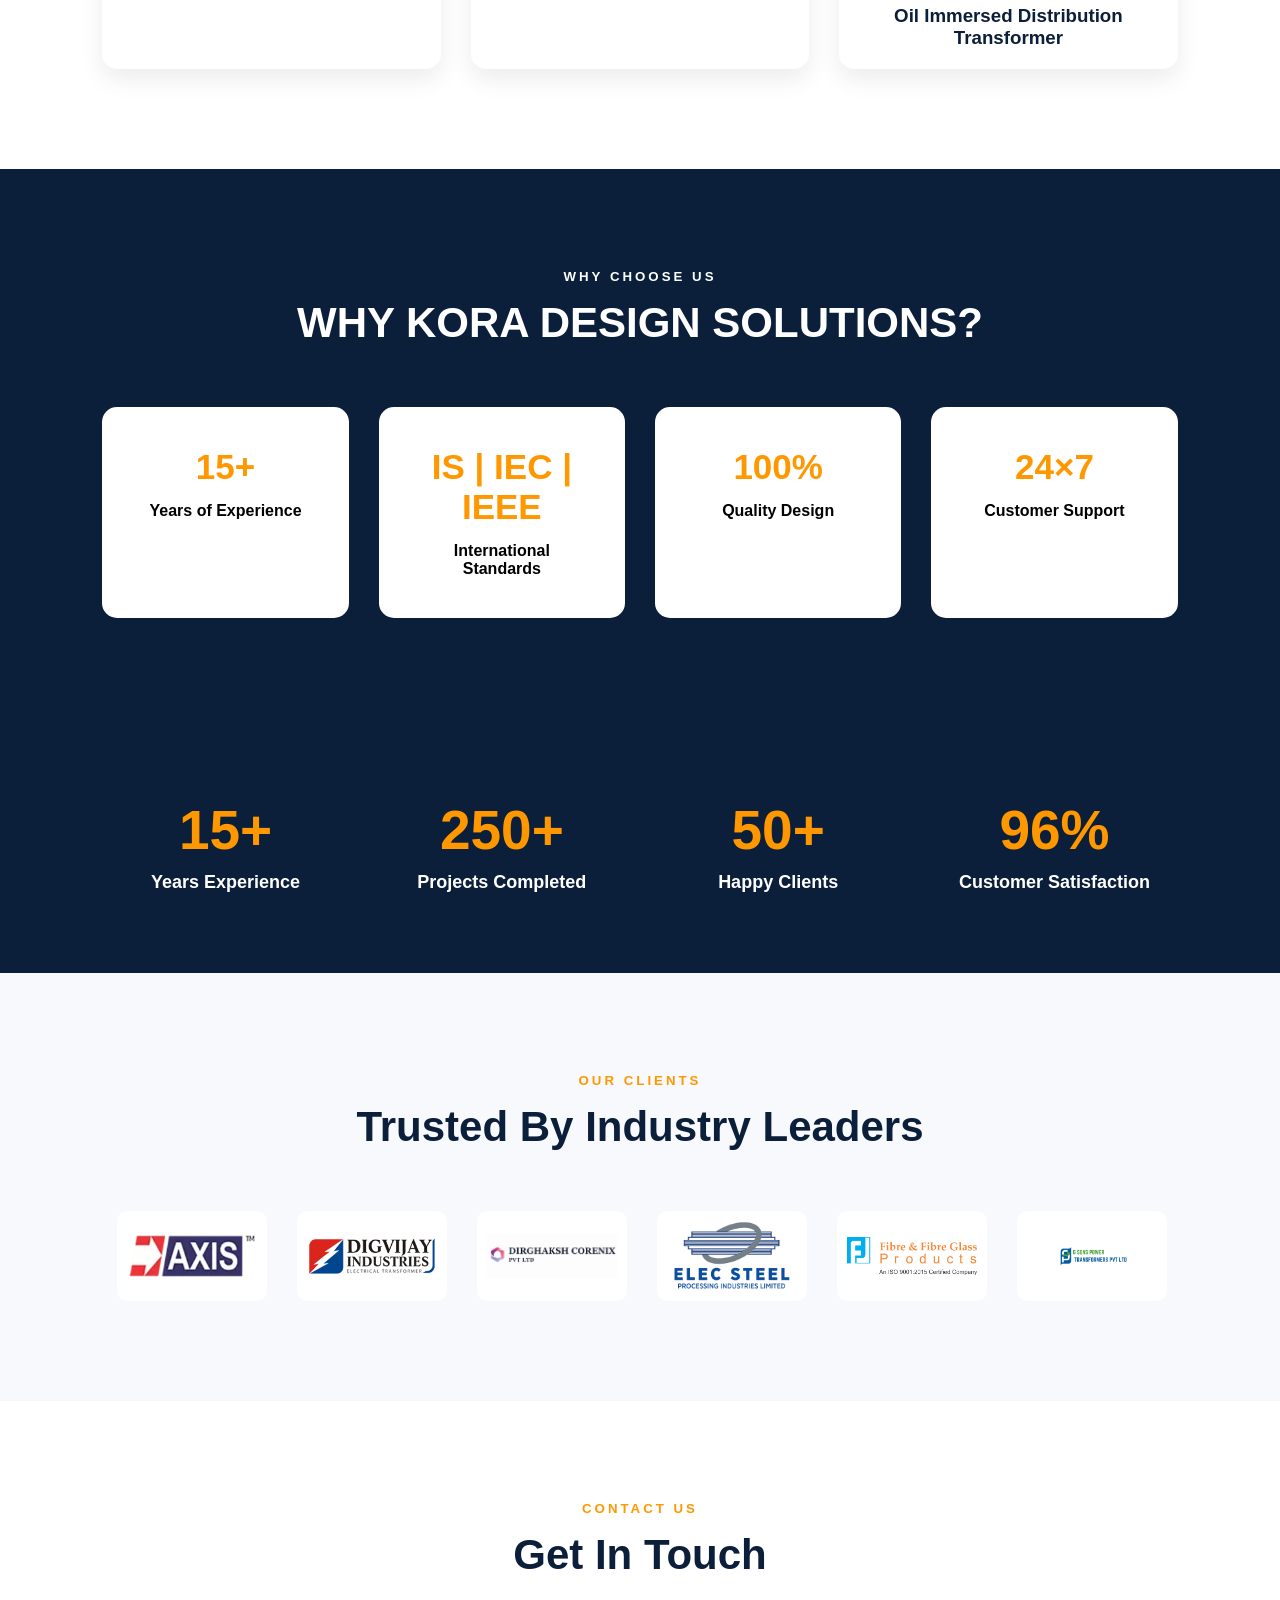
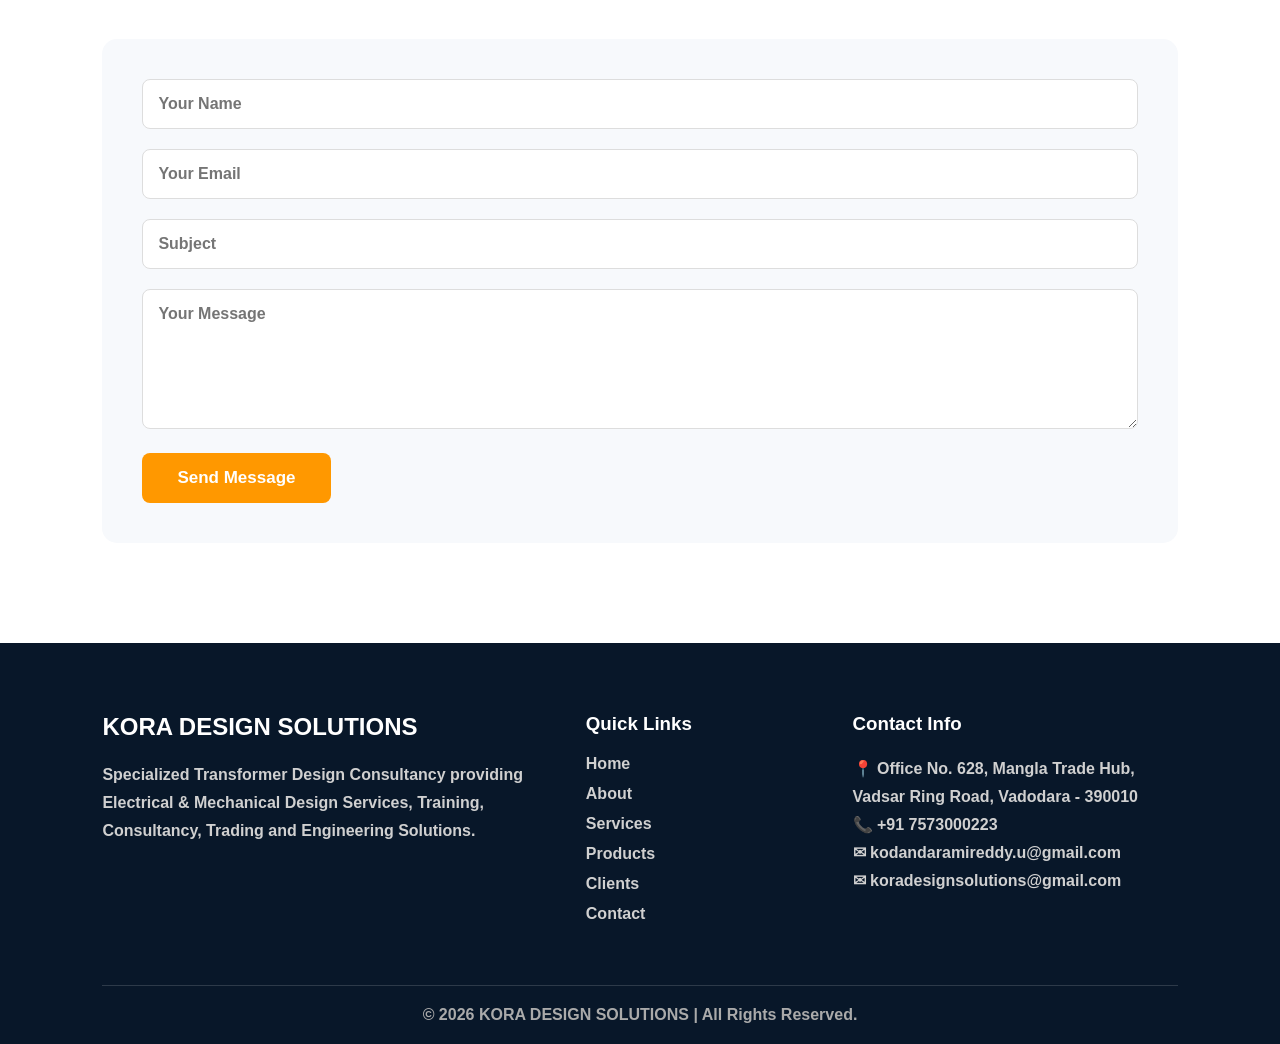
==== commit 8b3b7748: "Fix CSS and JS paths" ====
--- a/index.html
+++ b/index.html
@@ -286,7 +286,7 @@
             <img src="image/logo.11.png" alt="">
             <img src="image/logo.12.png" alt="">
             <img src="image/logo.13.png" alt="">
-            <img src="image/logo.14.jpeg.png" alt="">
+            <img src="image/logo.14.jpeg" alt="">
             <img src="image/logo.15.jpg" alt="">
             <img src="image/logo.16.png" alt="">
             <img src="image/logo.17.png" alt="">
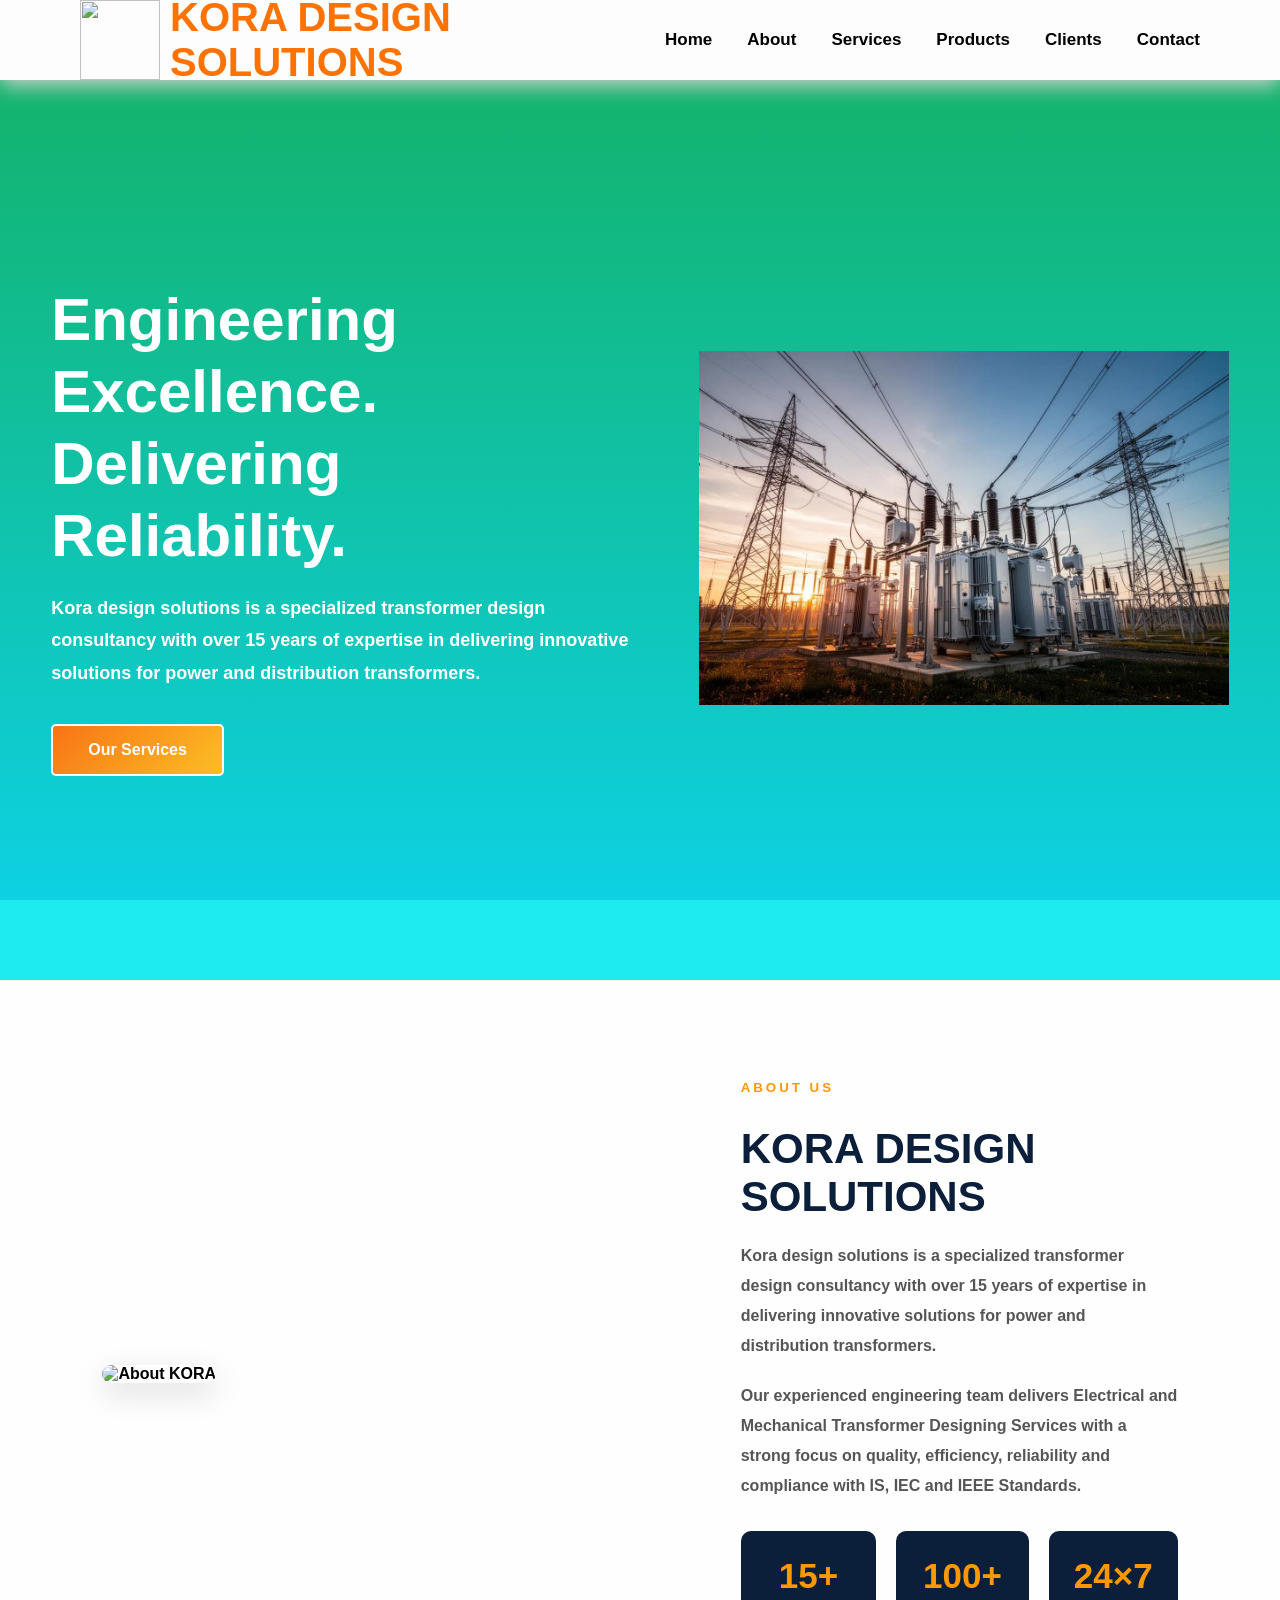
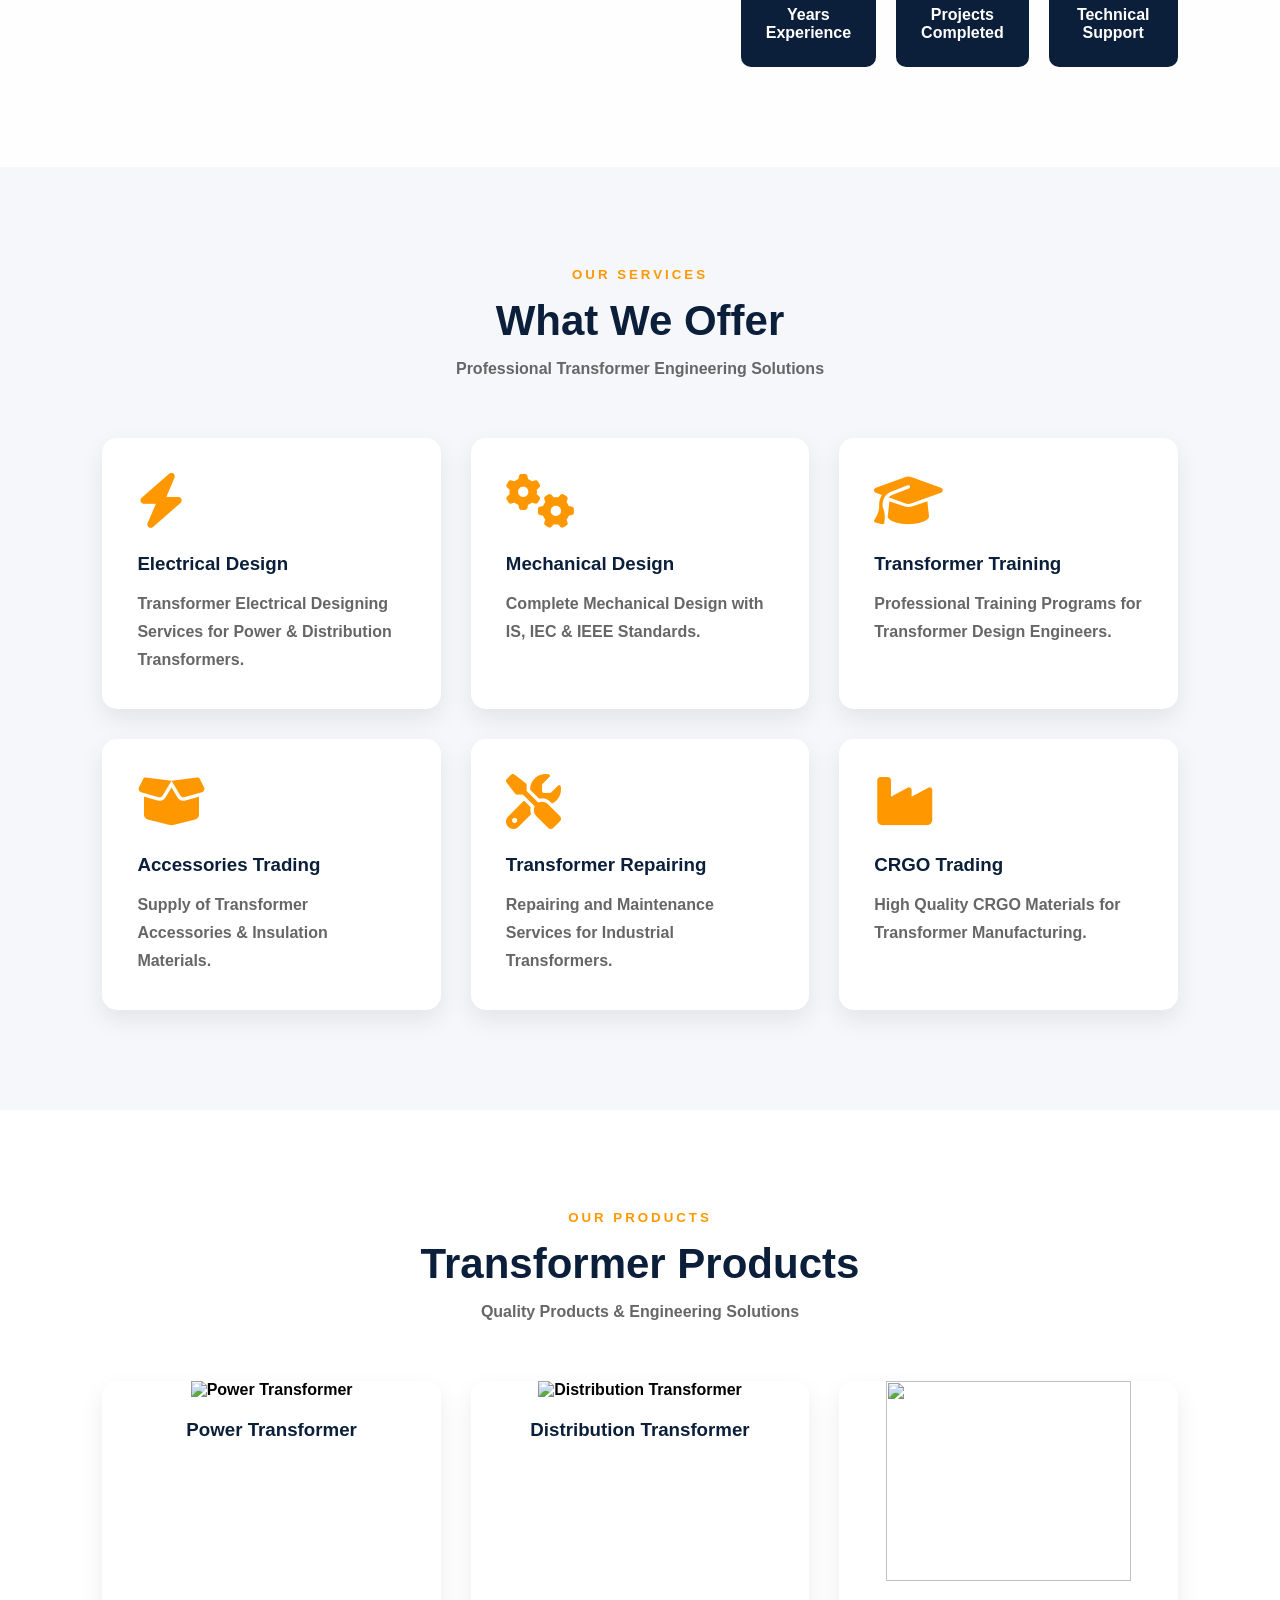
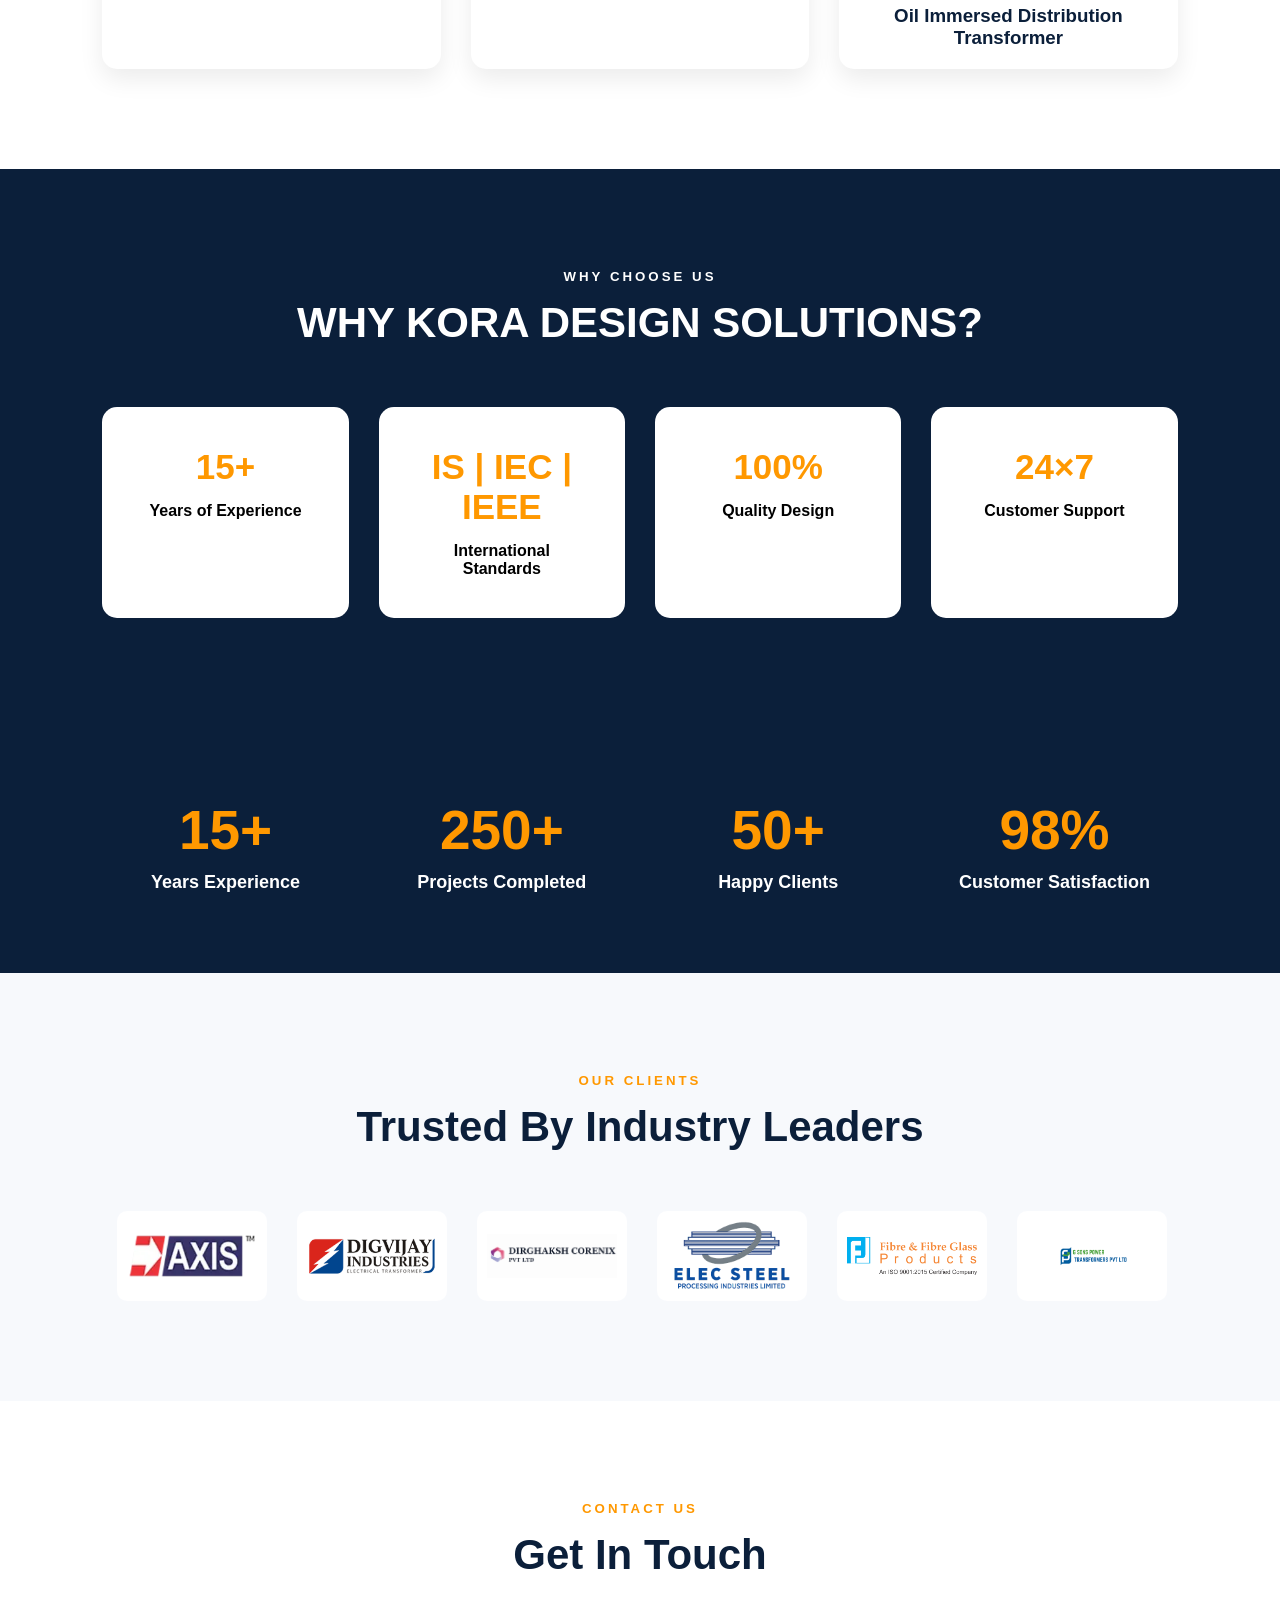
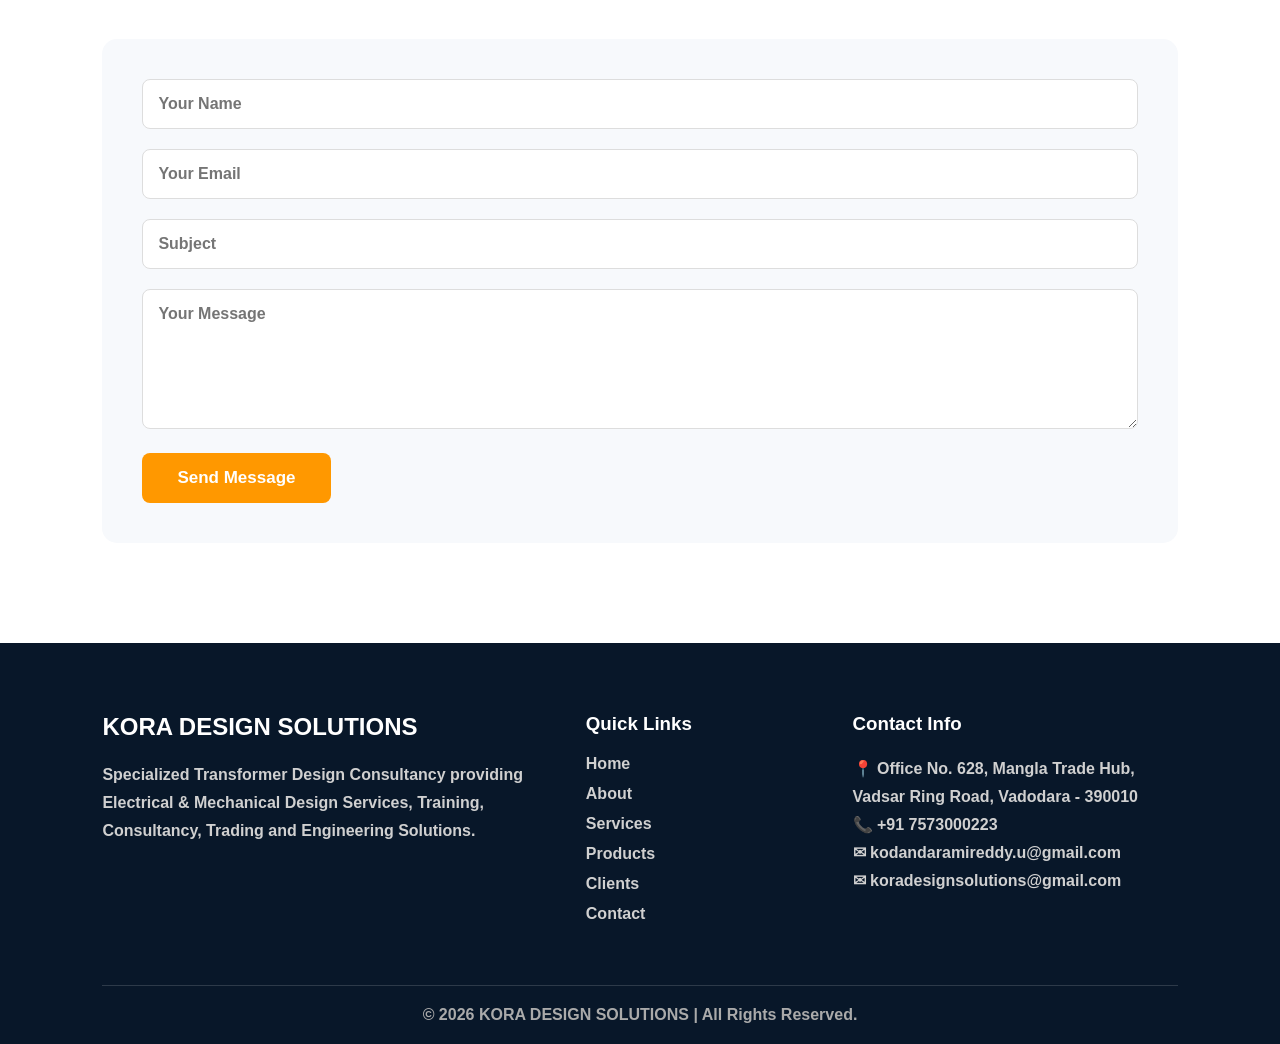
==== commit 94e10a8f: "Fix CSS and JS paths" ====
--- a/index.html
+++ b/index.html
@@ -19,9 +19,10 @@
     
     <div class="top-logo">
         <div class="logo">
-            <img src="image/logo.png" width="80" height="80">
+            <img src="IMAGE/logo.png" width="80" height="80">
             <h2 class="kora">KORA DESIGN SOLUTIONS</h2>
         </div>
+
     </div>
 
     <div class="menu-toggle" id="menuToggle">
@@ -261,7 +262,7 @@
             <img src="image/logo.11.png" alt="">
             <img src="image/logo.12.png" alt="">
             <img src="image/logo.13.png" alt="">
-            <img src="image/logo.14.jpeg.png" alt="">
+            <img src="image/logo.14.jpeg" alt="">
             <img src="image/logo.15.jpg" alt="">
             <img src="image/logo.16.png" alt="">
             <img src="image/logo.17.png" alt="">
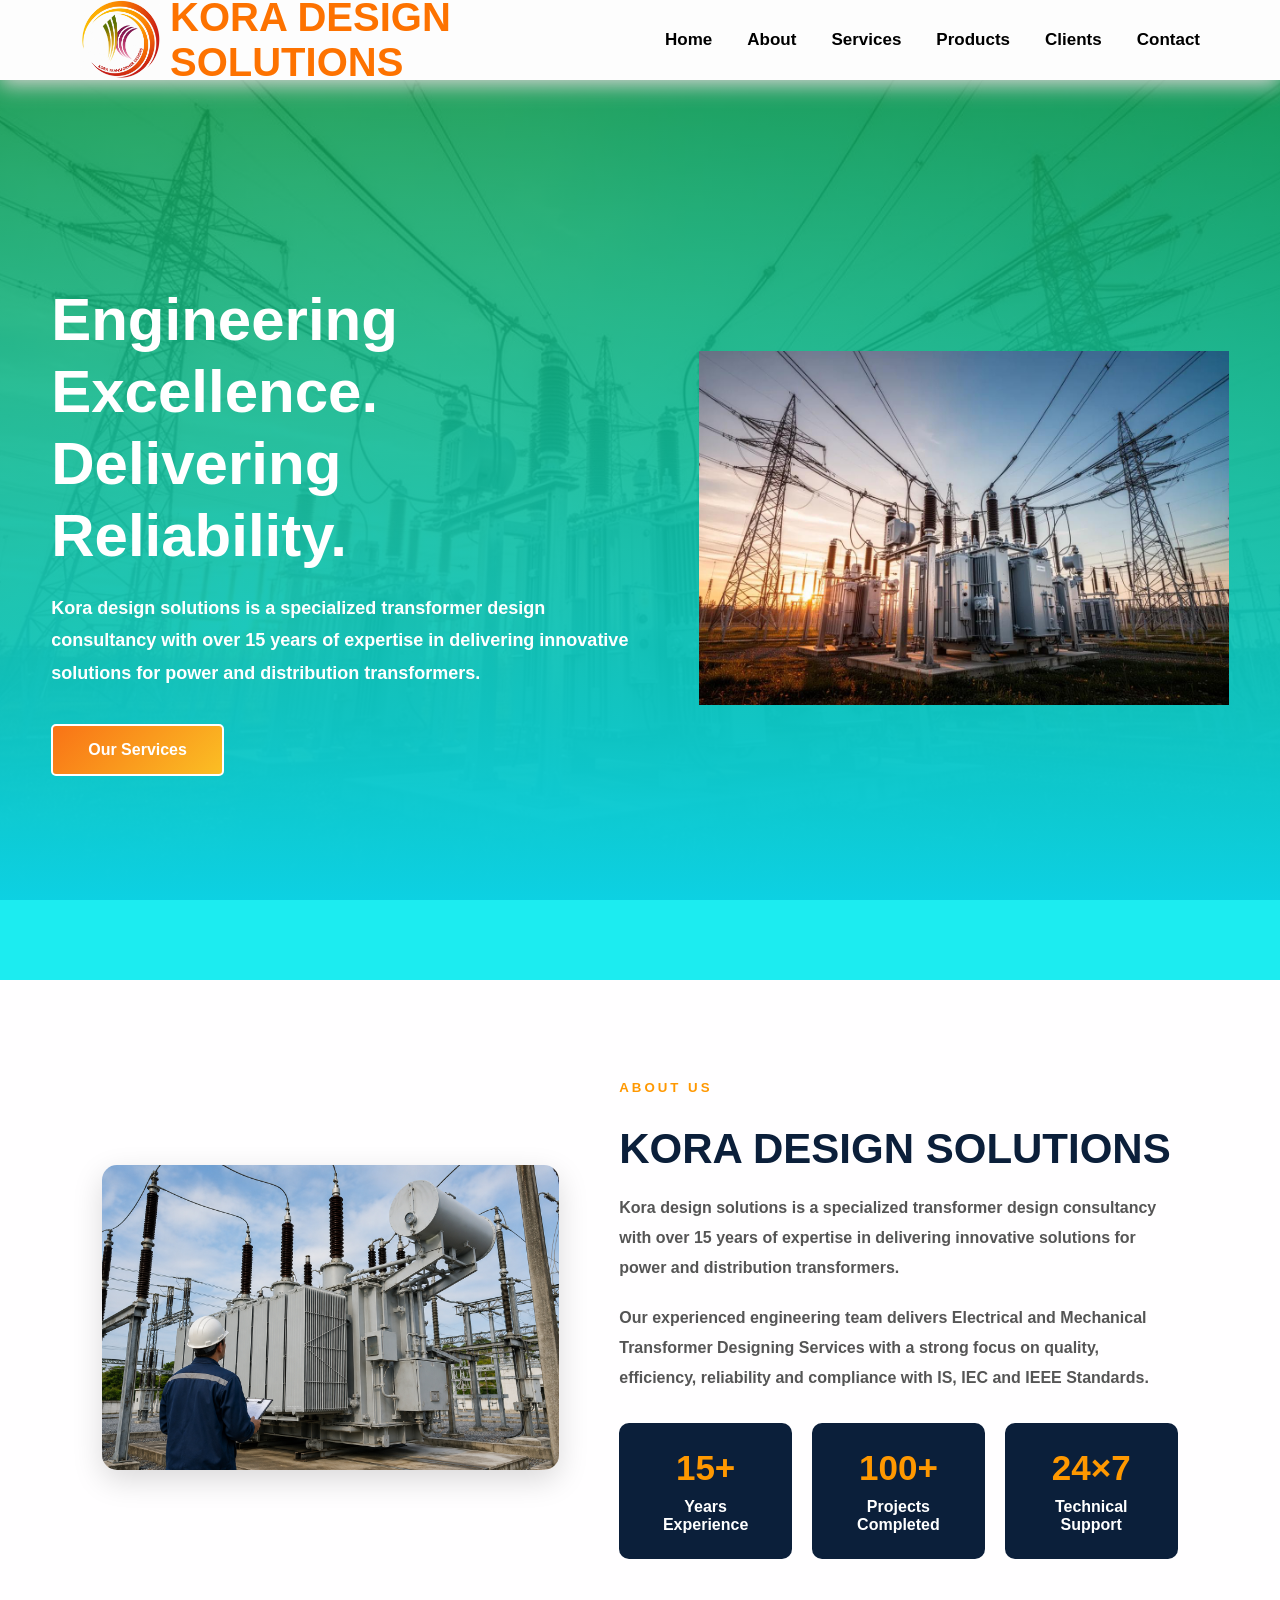
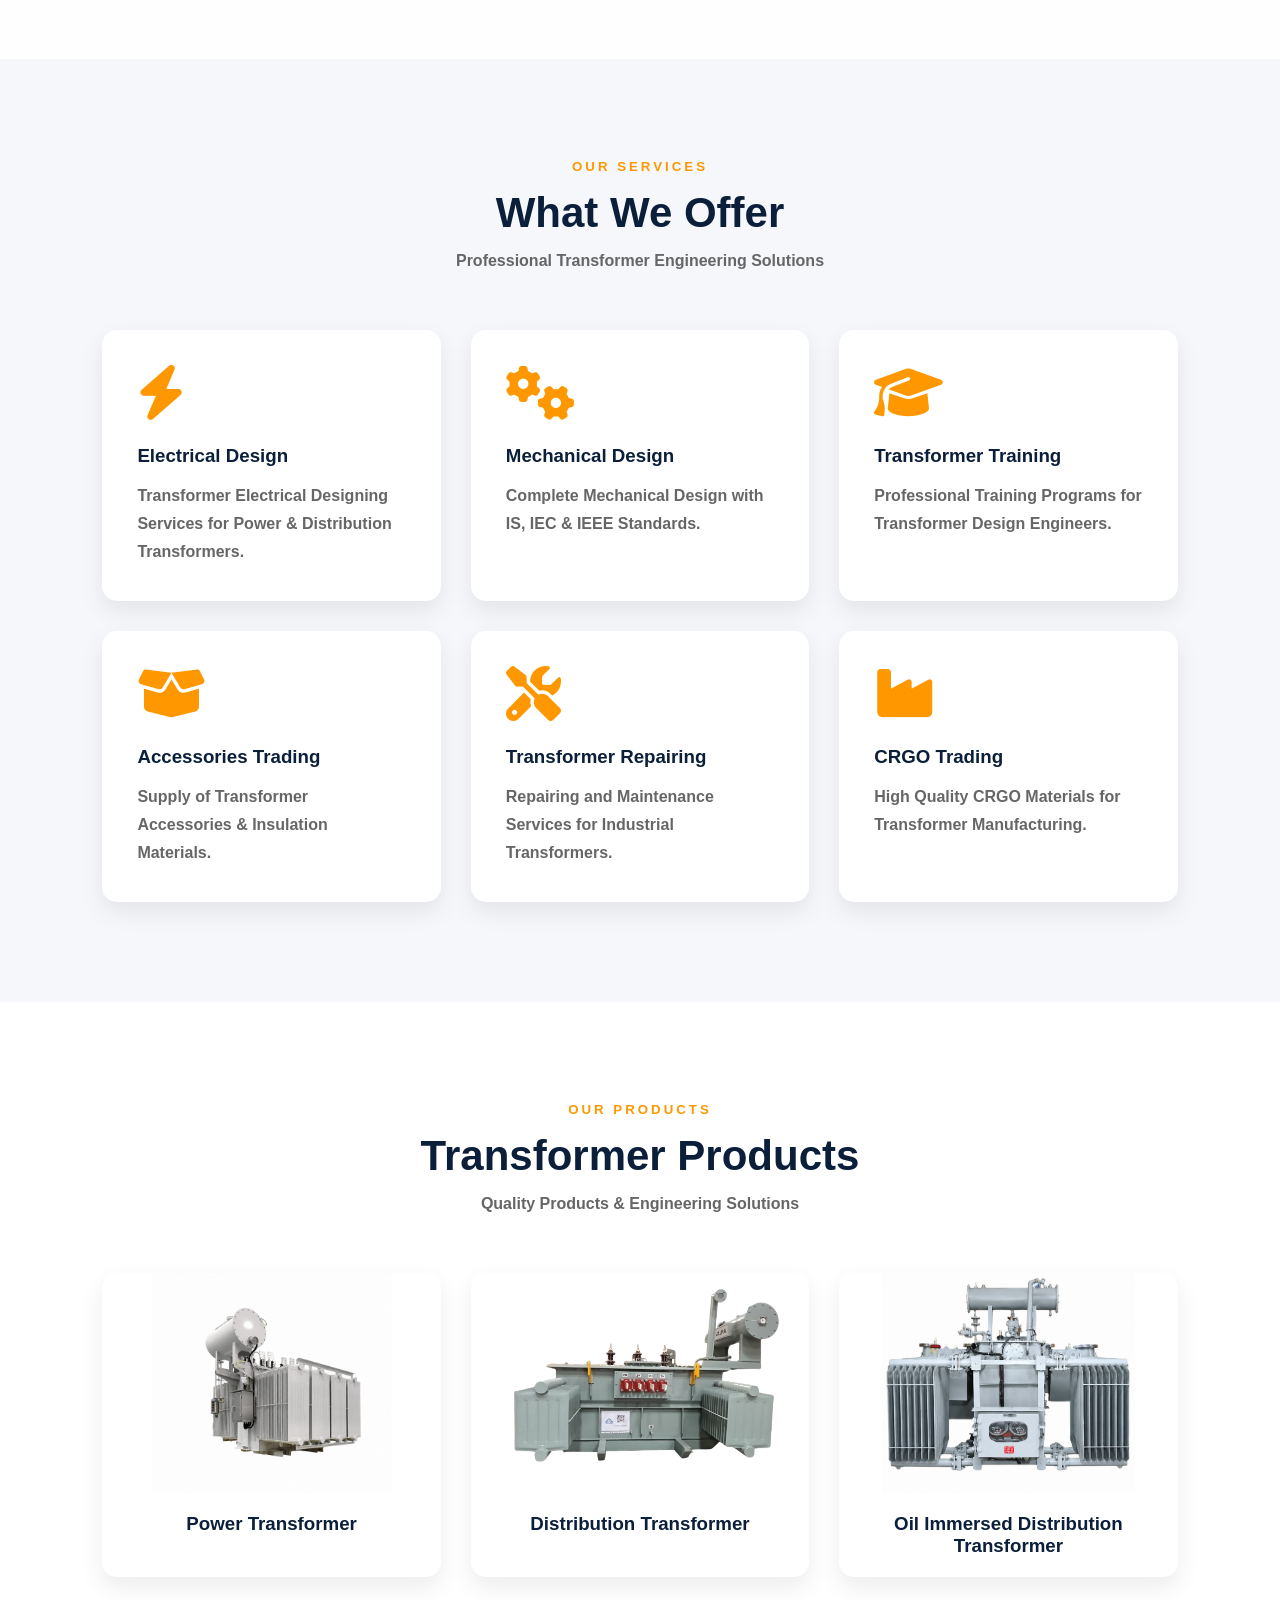
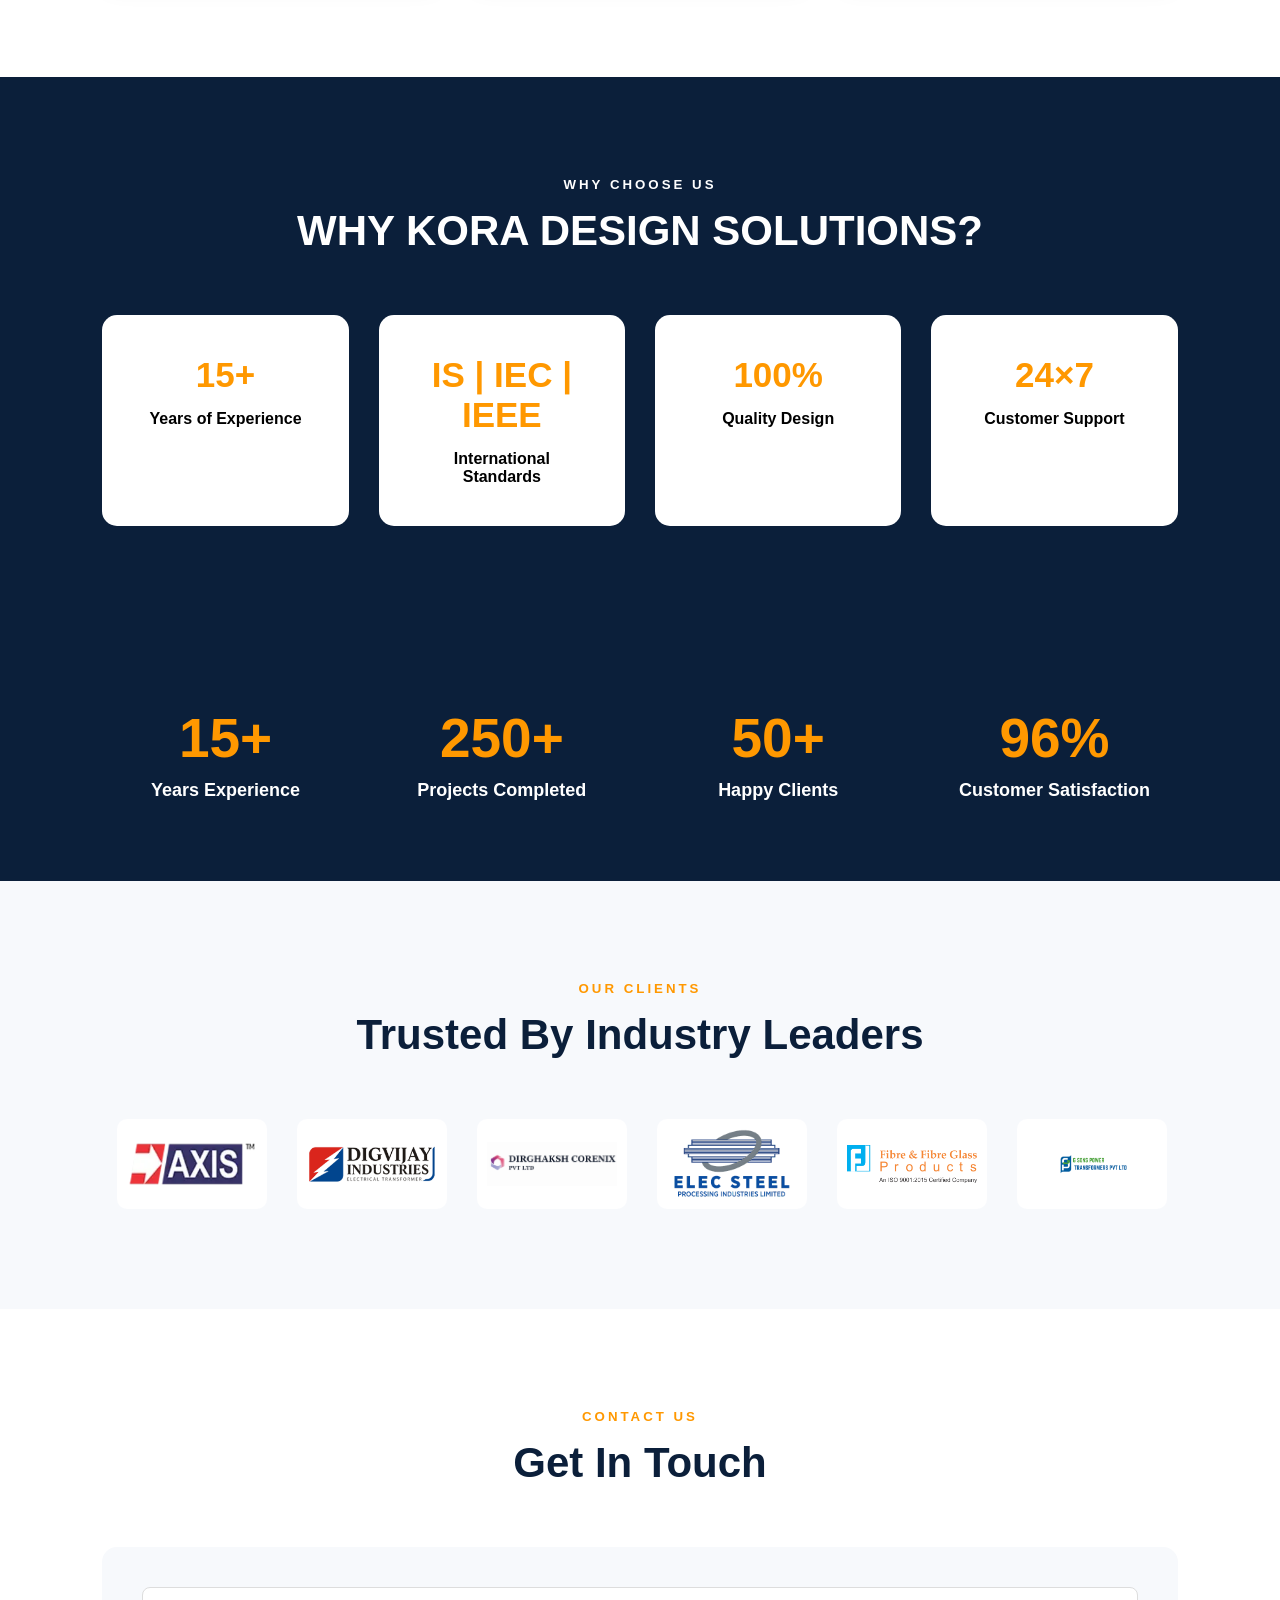
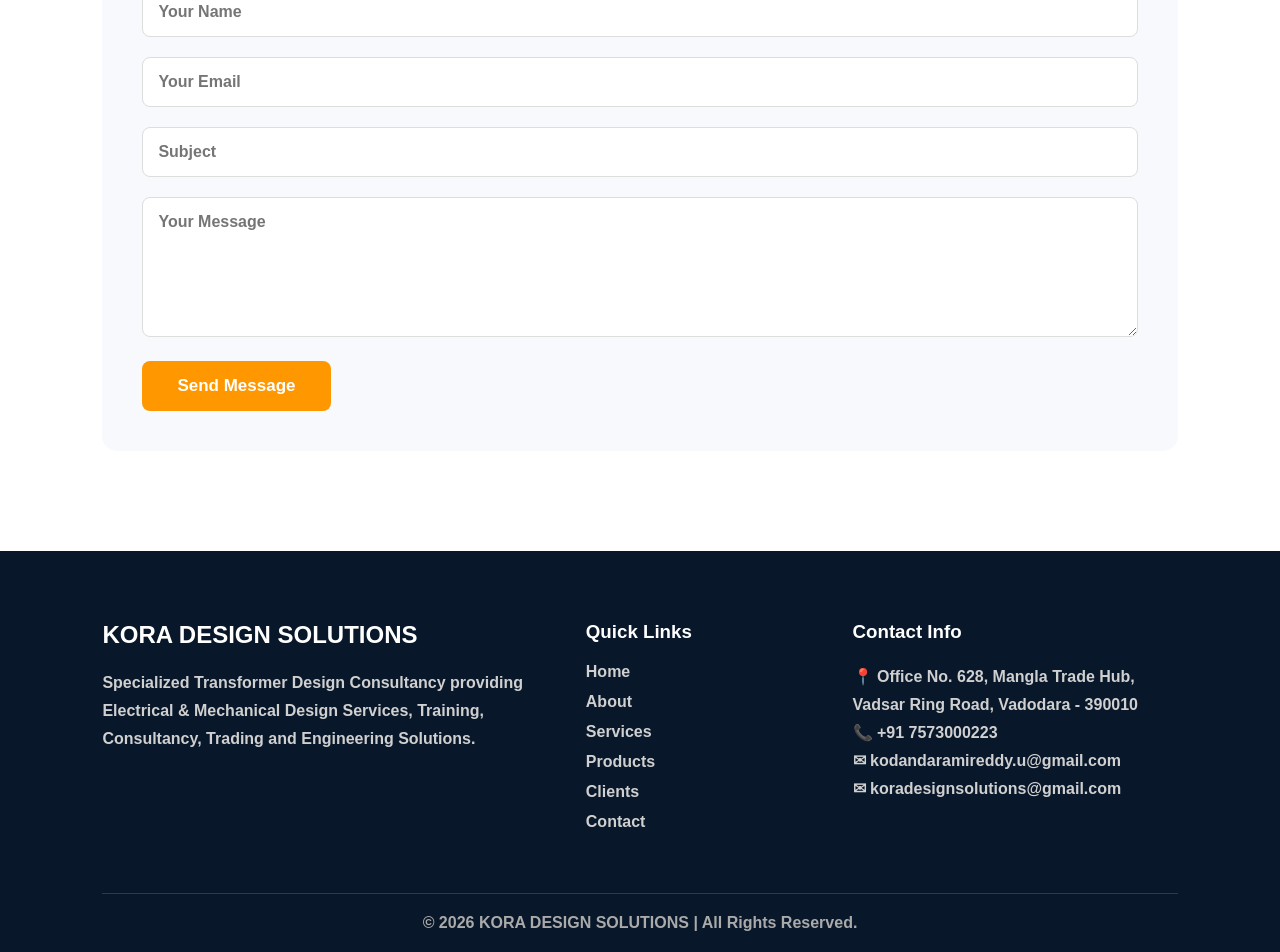
==== commit 0426a254: "Fix image layout and paths" ====
--- a/index.html
+++ b/index.html
@@ -19,7 +19,7 @@
     
     <div class="top-logo">
         <div class="logo">
-            <img src="IMAGE/logo.png" width="80" height="80">
+            <img src="image/logo.png.jpeg" width="80" height="80">
             <h2 class="kora">KORA DESIGN SOLUTIONS</h2>
         </div>
 
@@ -64,7 +64,7 @@
 <section class="about" id="about" data-aos="fade-up">
 
     <div class="about-image">
-        <img src="image/about.jpg" alt="About KORA">
+        <img src="image/about.jpg.png" alt="About KORA">
     </div>
 
     <div class="about-content">
@@ -166,17 +166,17 @@
     <div class="product-grid">
 
         <div class="product-card">
-            <img src="image/product1.jpg" alt="Power Transformer">
+            <img src="image/product1.jpg.png" alt="Power Transformer">
             <h3>Power Transformer</h3>
         </div>
 
         <div class="product-card">
-            <img src="image/product2.jpg" alt="Distribution Transformer">
+            <img src="image/product2.jpg.png" alt="Distribution Transformer">
             <h3>Distribution Transformer</h3>
         </div>
 
         <div class="product-card">
-            <img src="image/product3.jpg" >
+            <img src="image/product3.jpg.png" >
             <h3>Oil Immersed Distribution Transformer</h3>
         </div>
 
--- a/CSS/style.css
+++ b/CSS/style.css
@@ -78,7 +78,7 @@
 
     background:
     linear-gradient(rgba(18, 161, 61, 0.8),hsl(185, 89%, 47%)),
-    url("../images/hero-bg.jpg");
+    url("../image/hero-bg.jpg");
 
     background-size:cover;
     background-position:center;
@@ -167,7 +167,7 @@
 }
 
 .about-image{
-    width: 350%;
+    width: 45%;
 }
 
 .about-image img{
@@ -324,9 +324,11 @@
 }
 
 .product-card img{
-    width:85%;
-    height:200px;
-    object-fit:cover;
+    width:100%;
+    height:220px;
+    object-fit:contain;
+    display:block;
+    margin:auto;
 }
 
 .product-card h3{
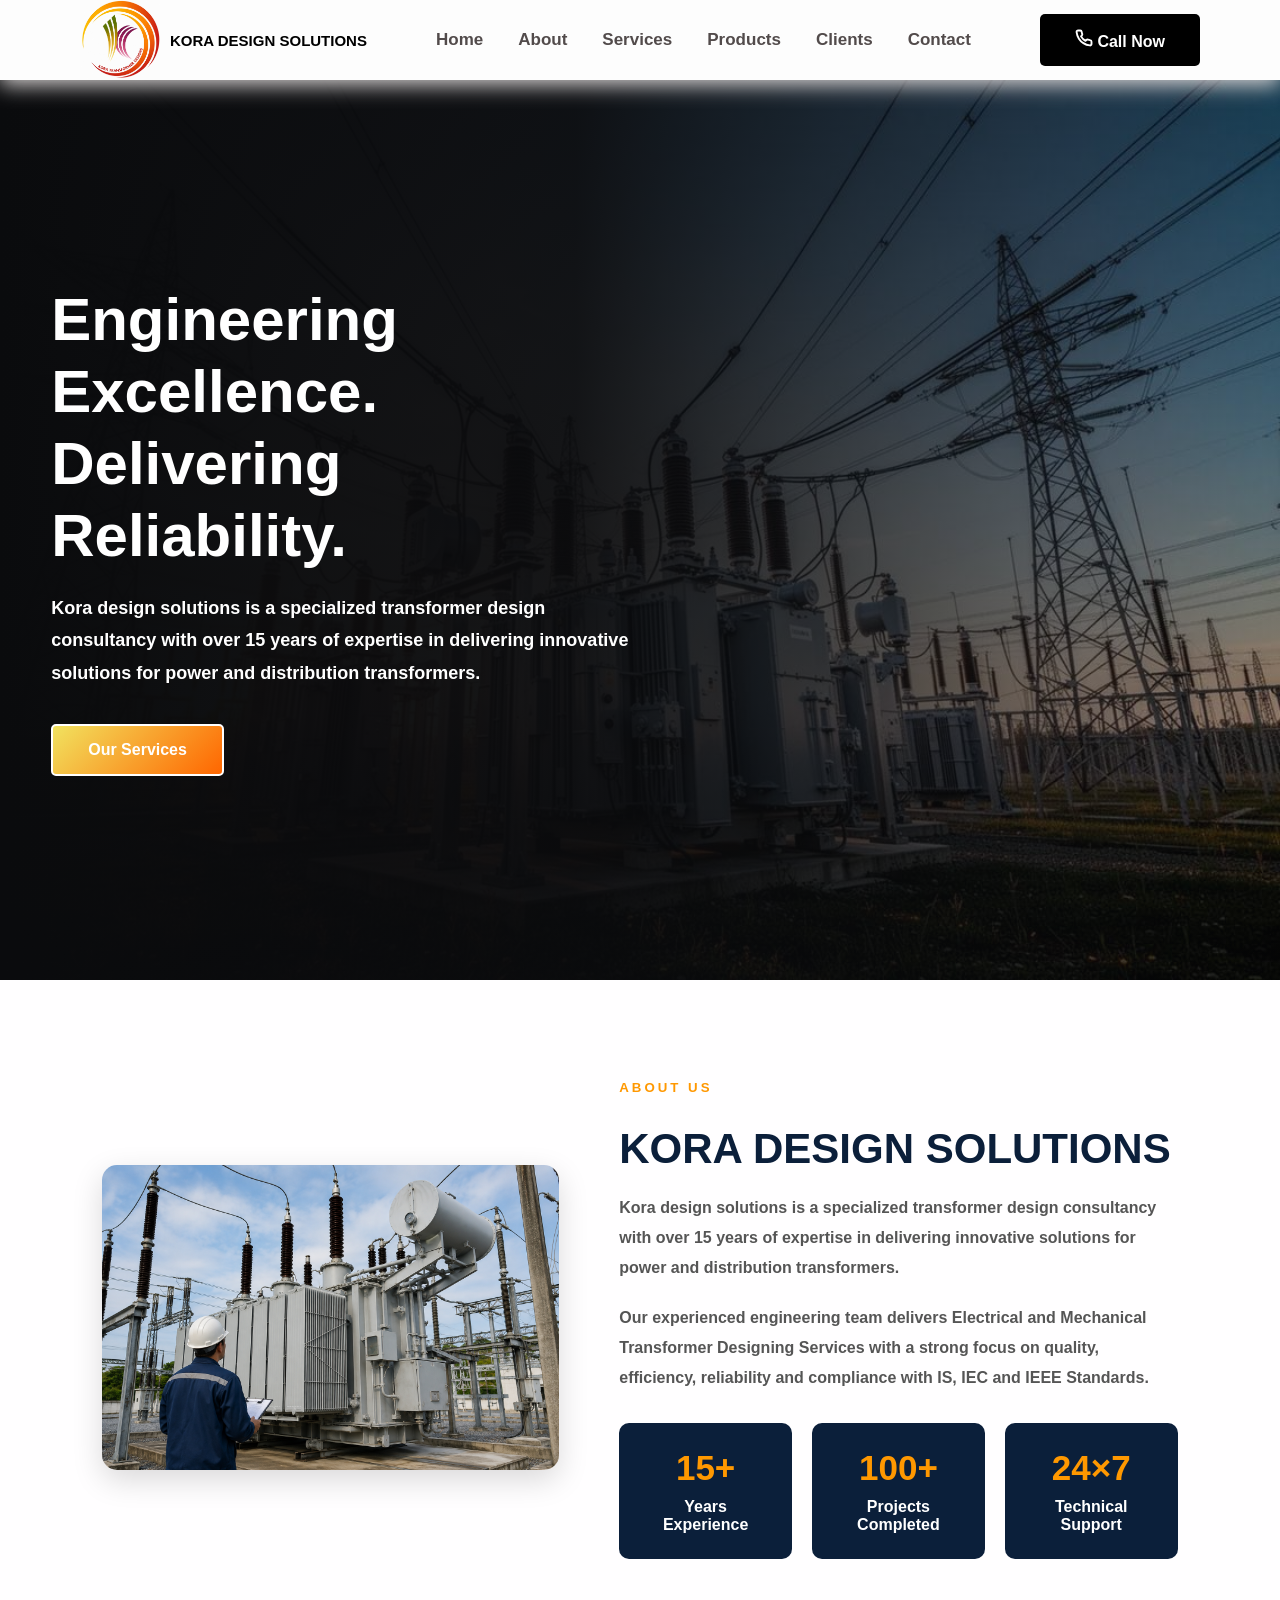
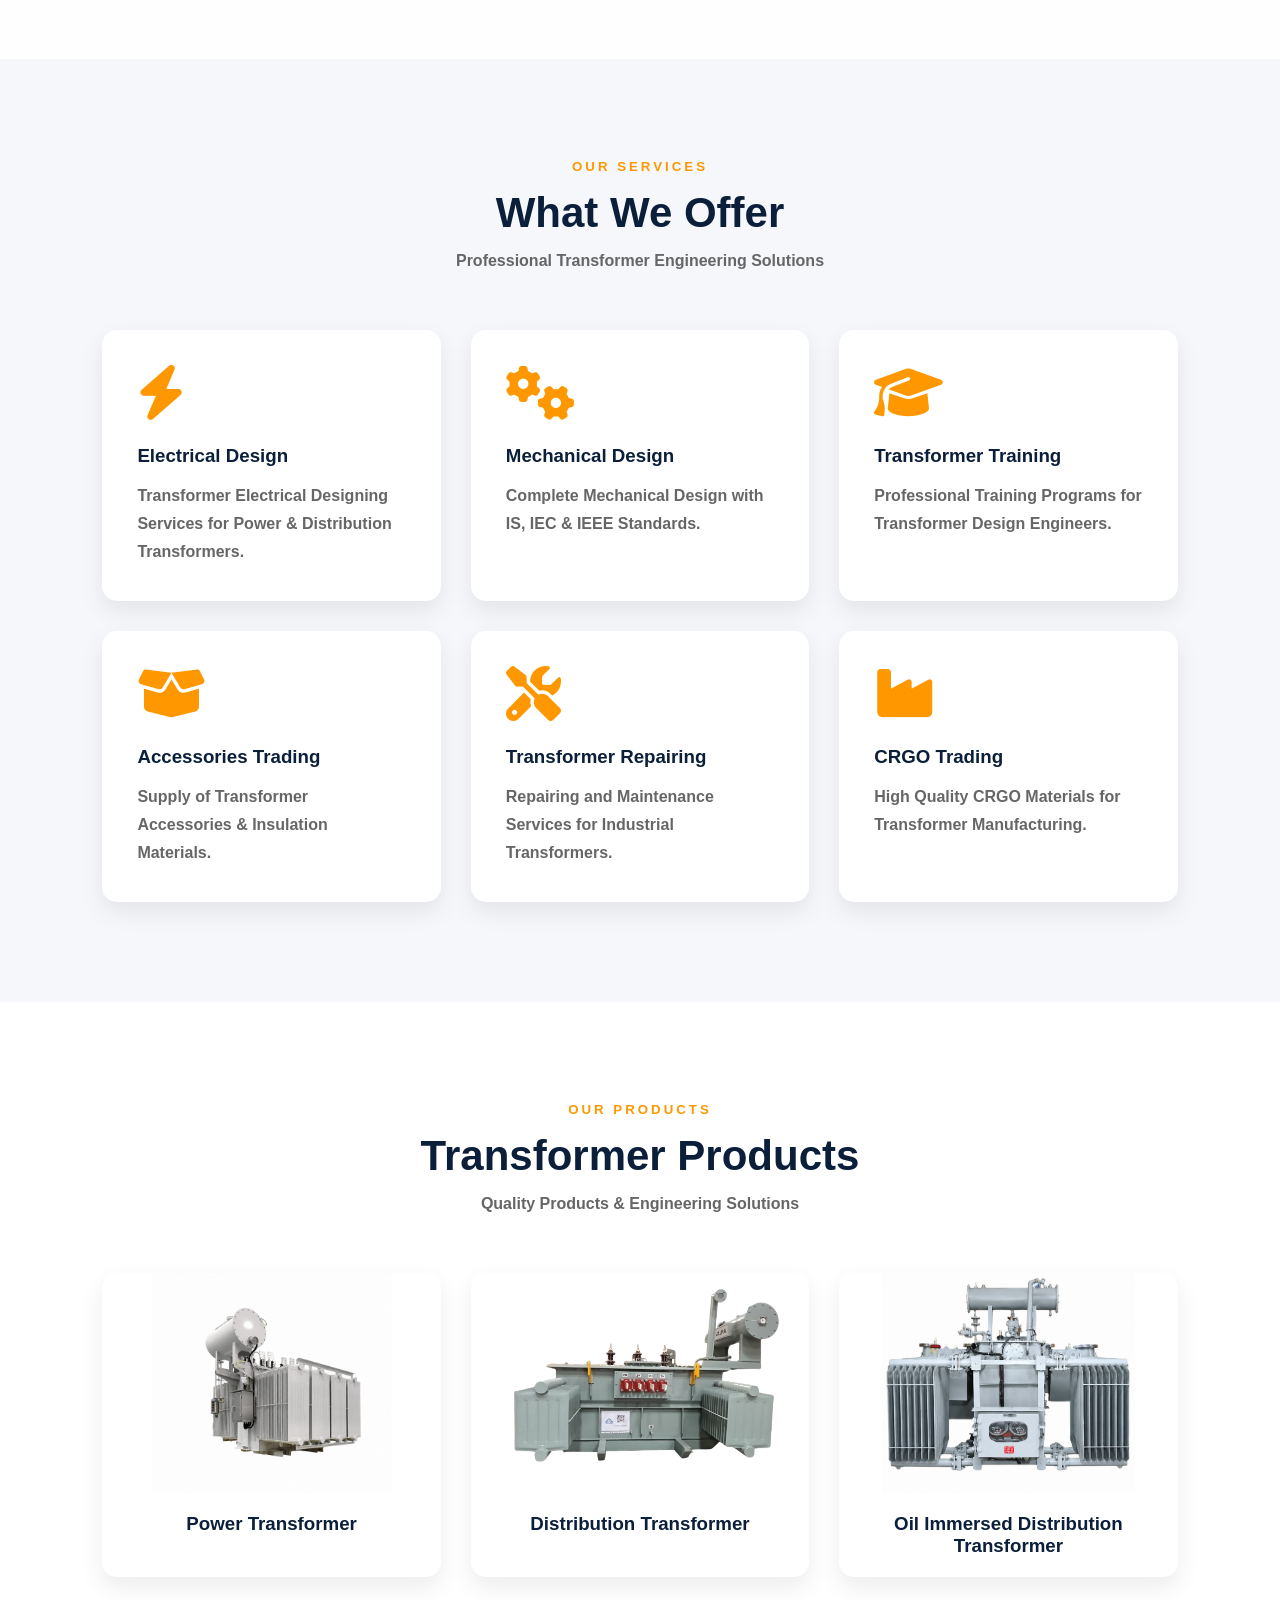
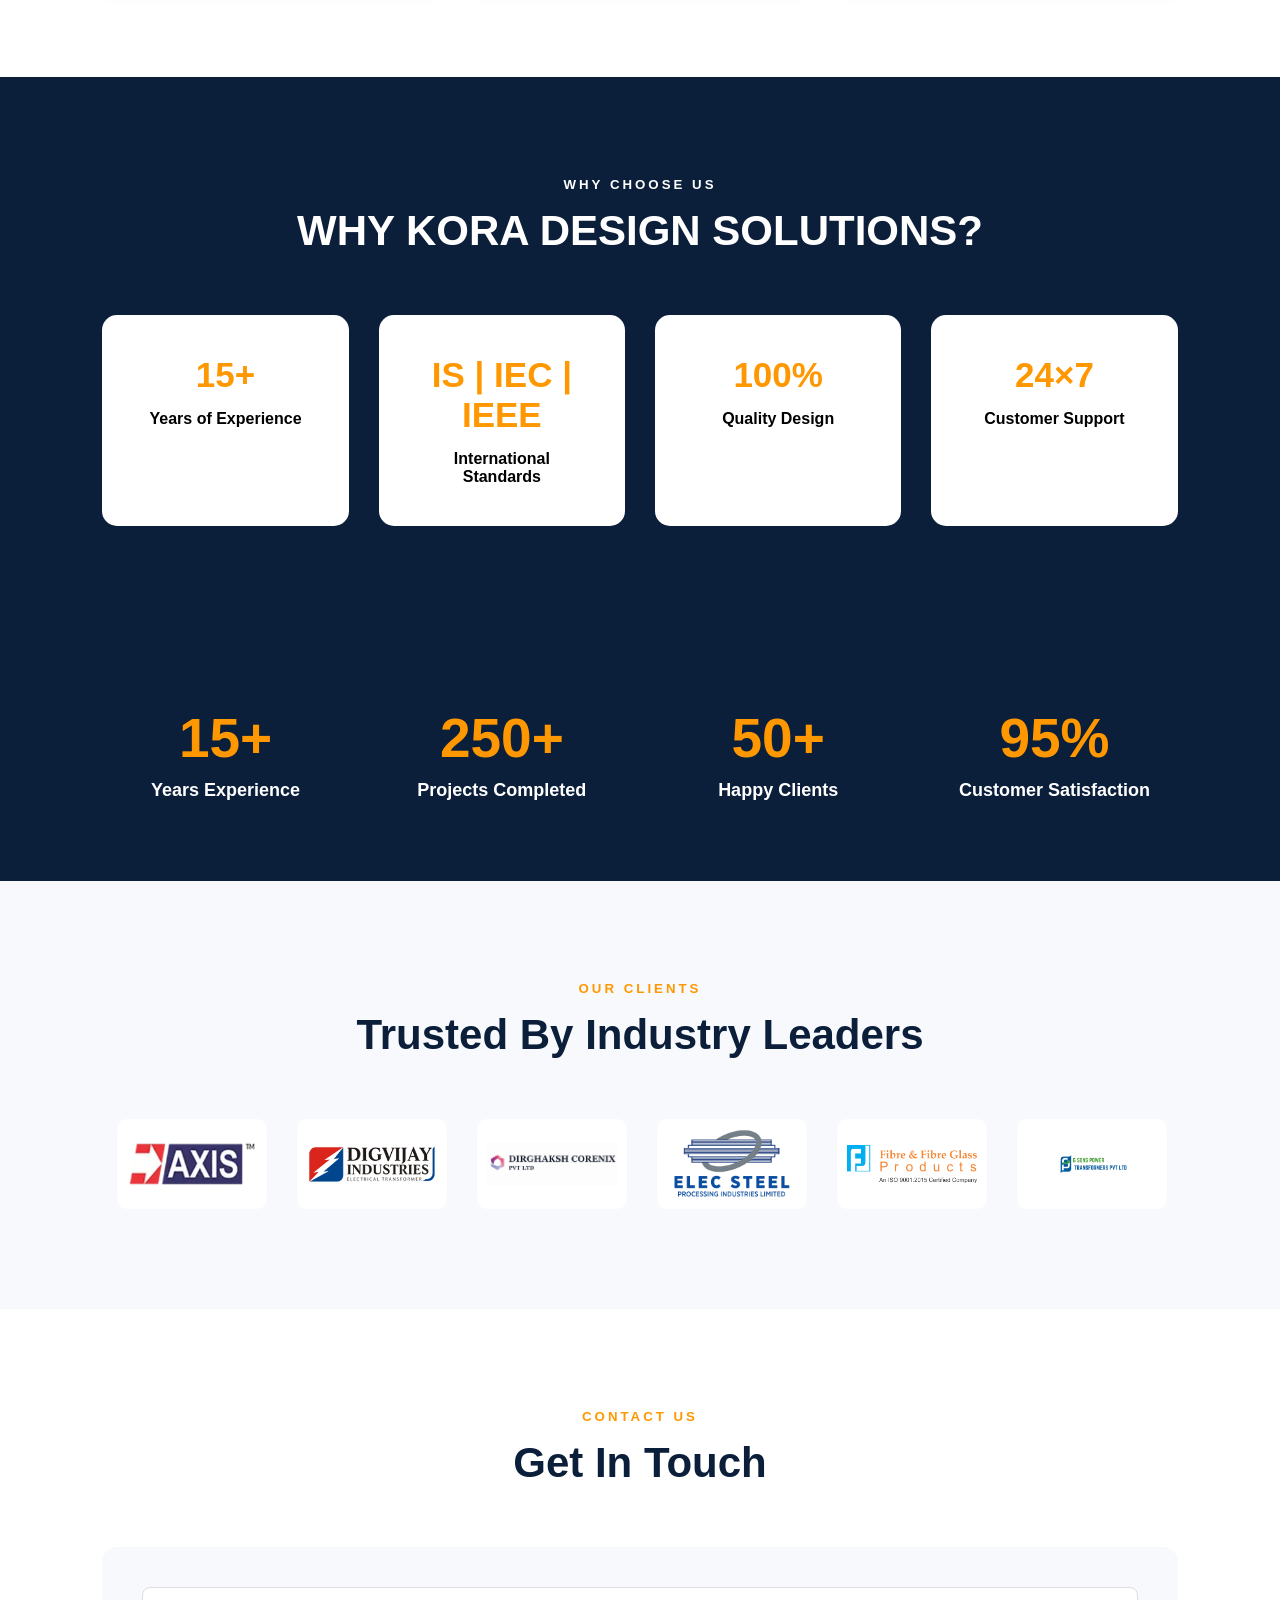
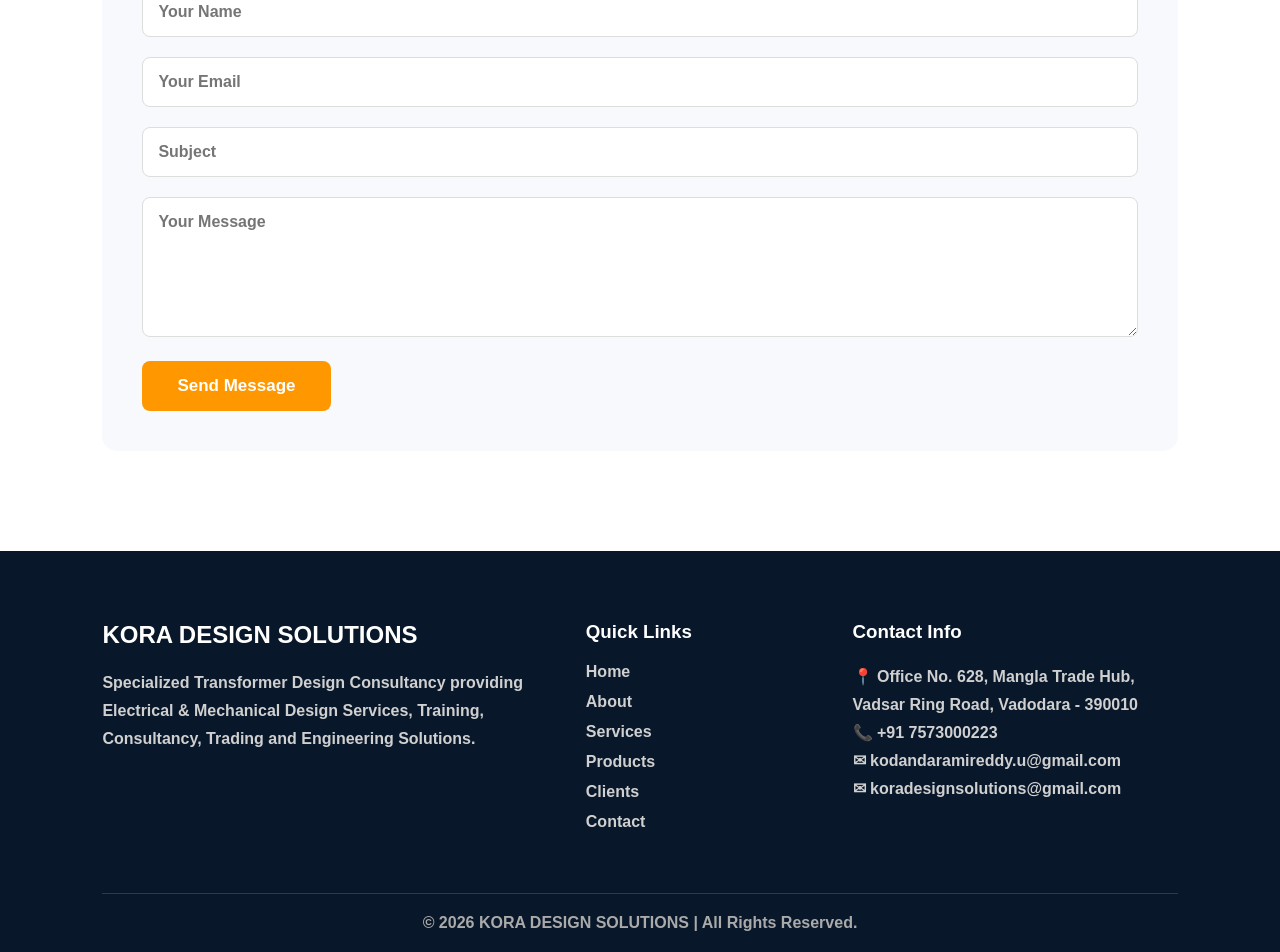
==== commit 622e4488: "Updated website files" ====
--- a/index.html
+++ b/index.html
@@ -37,6 +37,12 @@
         <li><a href="#clients">Clients</a></li>
         <li><a href="#contact">Contact</a></li>
     </ul>
+    <a href="tel:+919951662078" class="btn btn-primary">
+    <svg width="18" height="18" viewBox="0 0 24 24" fill="none" stroke="currentColor" stroke-width="2.5" stroke-linecap="round" stroke-linejoin="round">
+        <path d="M22 16.92v3a2 2 0 0 1-2.18 2 19.79 19.79 0 0 1-8.63-3.07 19.5 19.5 0 0 1-6-6 19.79 19.79 0 0 1-3.07-8.67A2 2 0 0 1 4.11 2h2.81a2 2 0 0 1 2 1.72 12.84 12.84 0 0 0 .7 2.81 2 2 0 0 1-.45 2.11L8 9.83a16 16 0 0 0 6 6l1.19-1.19a2 2 0 0 1 2.11-.45 12.84 12.84 0 0 0 2.81.7A2 2 0 0 1 22 16.92z"></path>
+    </svg>
+    Call Now
+</a>
 
 </header>
     <section class="hero" id="home">
@@ -57,9 +63,6 @@
         </div>
 
     </div>
-<div class="hero-right">
-    <img src="image/hero-bg.jpg" alt="" >
-</div>
 </section>
 <section class="about" id="about" data-aos="fade-up">
 
--- a/CSS/style.css
+++ b/CSS/style.css
@@ -18,7 +18,7 @@
     --light: #F8FAFC;
 }
 body{
-    background:#1cecf0;
+    background:#ffffff;
 }
 
 .navbar{
@@ -50,8 +50,8 @@
 
 
 .kora{
-    color:oklab(70.87299999999999% 0.12975 0.14338);
-    font-size:40px;
+    color:oklab(0% 0 0);
+    font-size:15px;
     font-weight:700;
 
 }
@@ -63,22 +63,21 @@
 }
 
 .nav-links a{
-    color:rgb(0, 0, 0);
+    color:rgb(82, 75, 75);
     text-decoration:none;
     font-size:17px;
     transition:.3s;
 }
 
 .nav-links a:hover{
-    color:#ff2f00;
+    color:#ff0000;
 }
 .hero{
     width:100%;
     min-height:100vh;
 
-    background:
-    linear-gradient(rgba(18, 161, 61, 0.8),hsl(185, 89%, 47%)),
-    url("../image/hero-bg.jpg");
+    background: linear-gradient(to right, #0a0b0d 0%, rgba(10, 11, 13, 0.95) 45%, rgba(10, 11, 13, 0.4) 100%),
+     url("../image/hero-bg.jpg") no-repeat center right / cover !important;
 
     background-size:cover;
     background-position:center;
@@ -133,7 +132,7 @@
 }
 
 .btn{
-    background: linear-gradient(135deg,#F97316,#FBBF24);
+    background: linear-gradient(135deg,#000000,#000000);
     color:white;
     text-decoration:none;
     padding:15px 35px;
@@ -147,13 +146,13 @@
 }
 
 .btn-outline{
-    background:linear-gradient(135deg,#F97316,#FBBF24);
+    background:linear-gradient(135deg,#f1e25f,#ff6600);
     border:2px solid white;
 }
 
 .btn-outline:hover{
-    background:white;
-    color:#073775;
+    background:rgb(255, 128, 0);
+    color:#f7f7f7;
 }
 /* ABOUT */
 
@@ -1273,6 +1272,6 @@
 
     .nav-links a:hover {
         background: #f5f5f5;
-        color: #ff2f00;
-    }
-}
+        color: #13c0c0;
+    }
+}
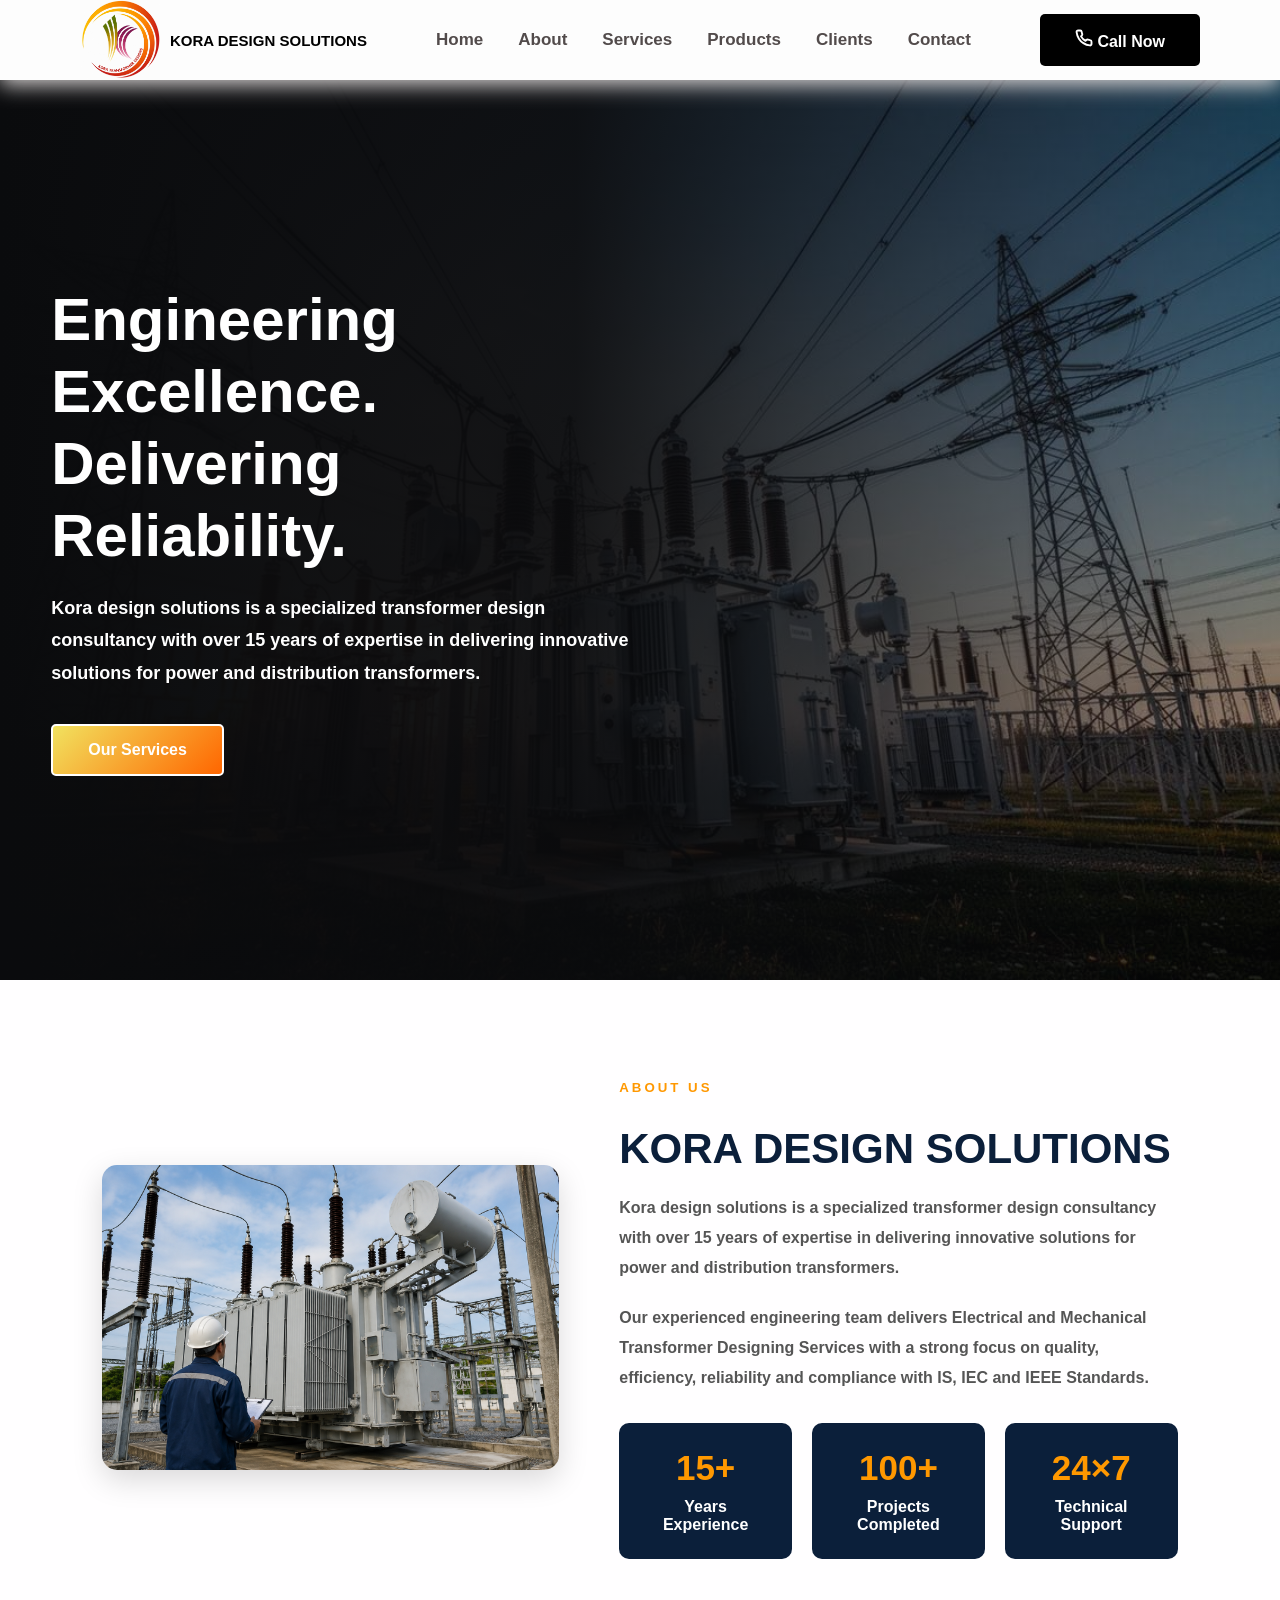
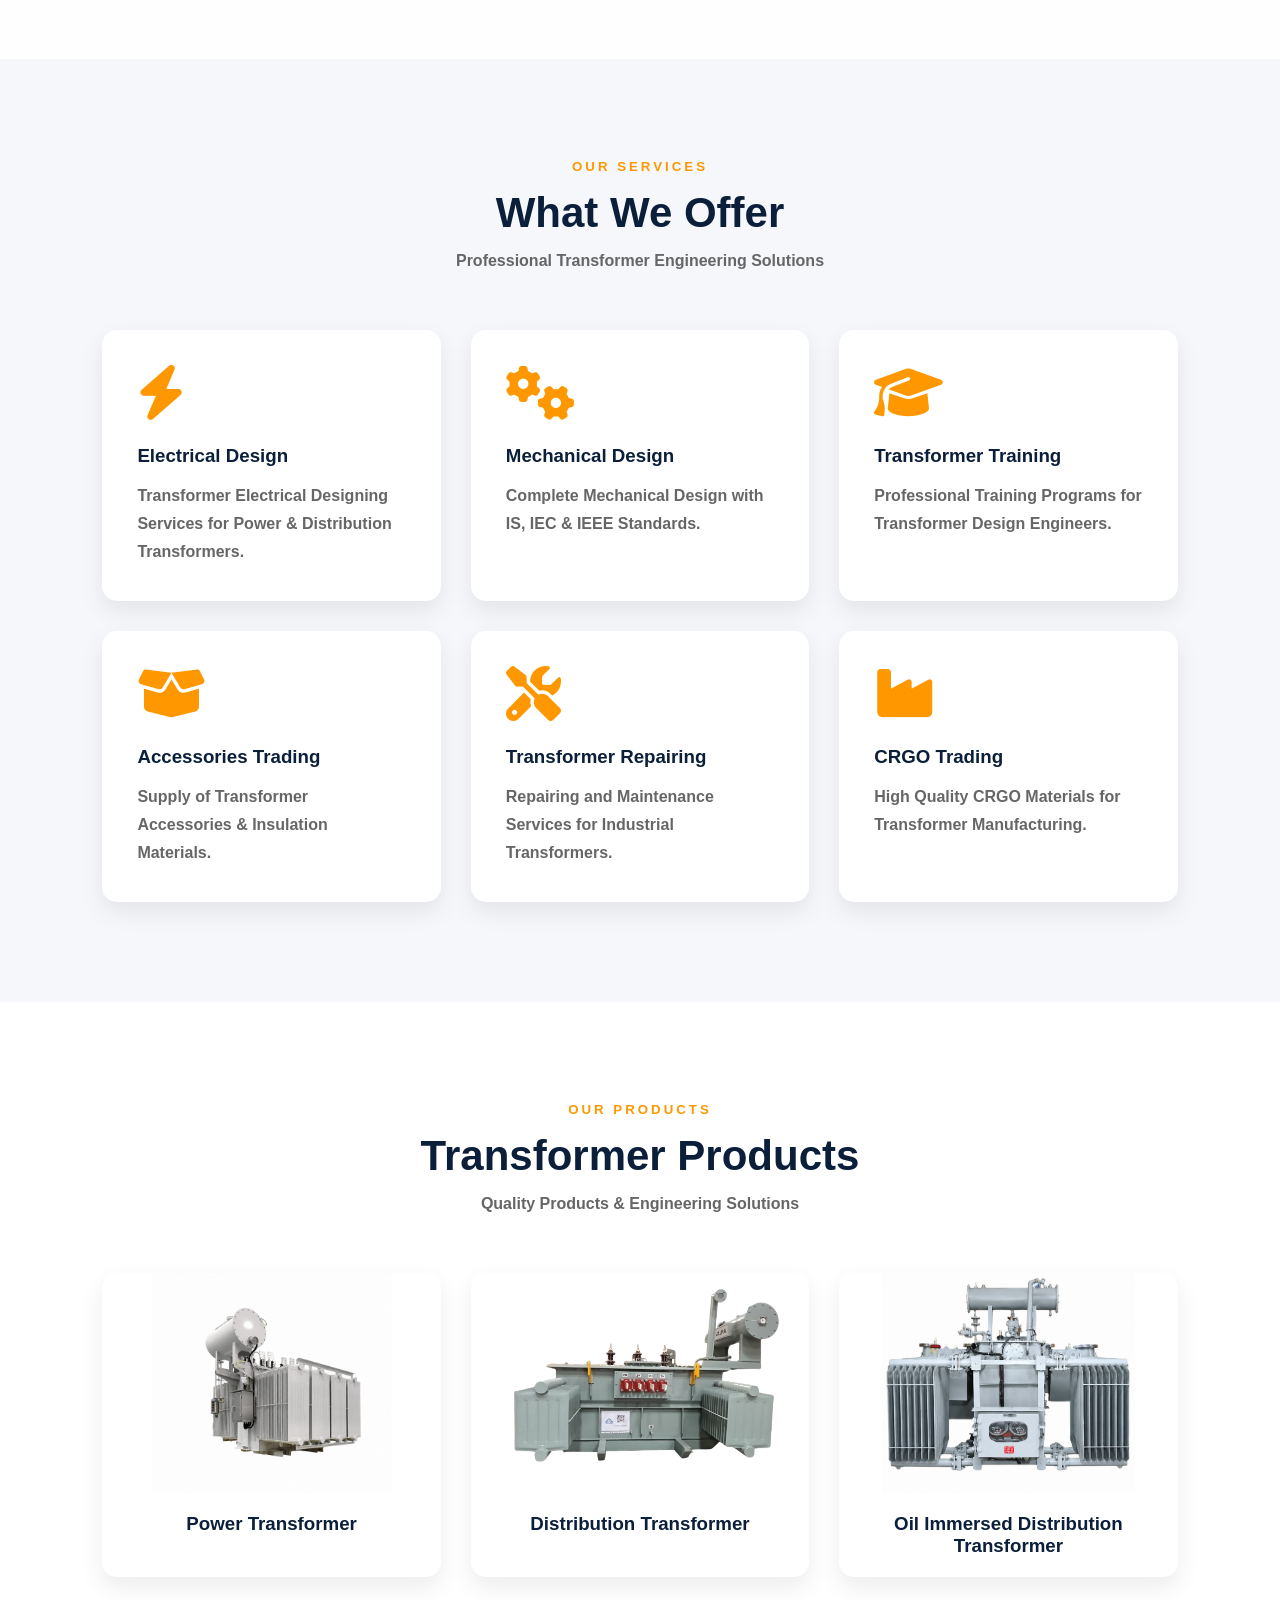
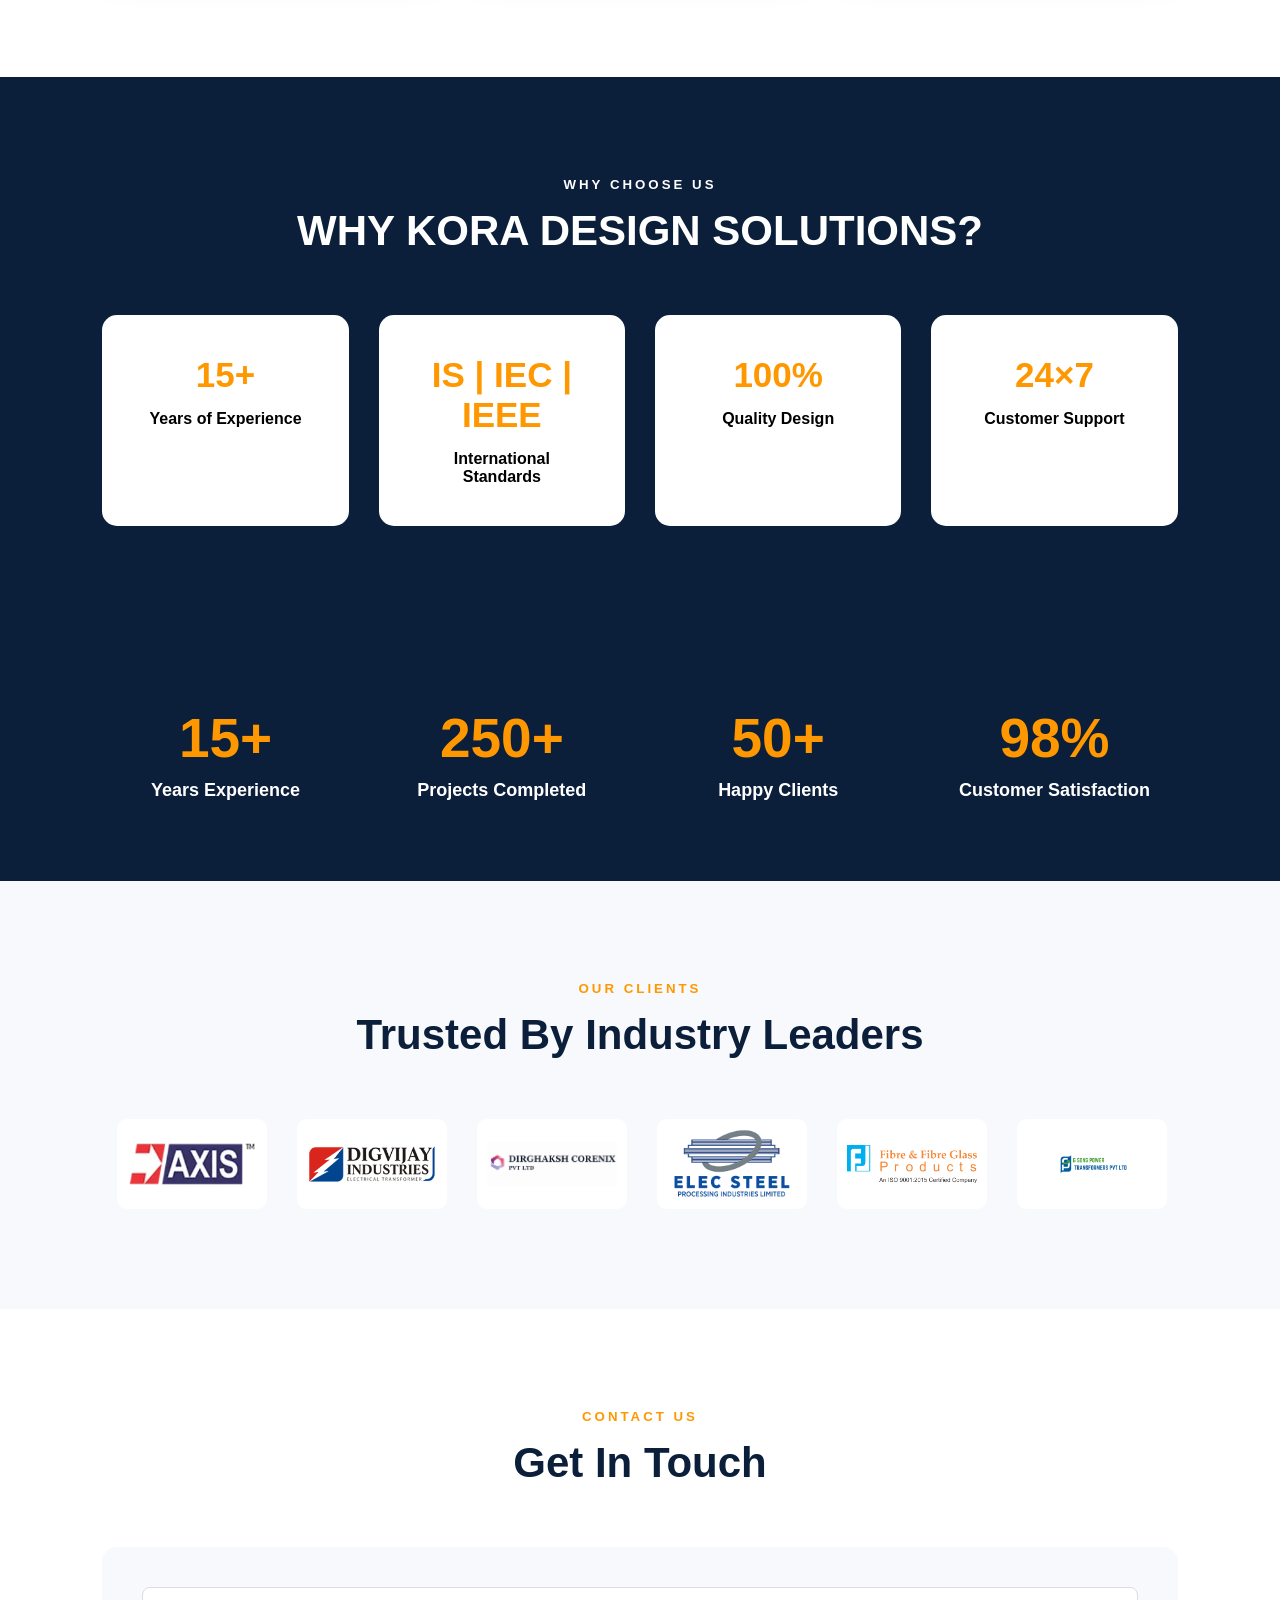
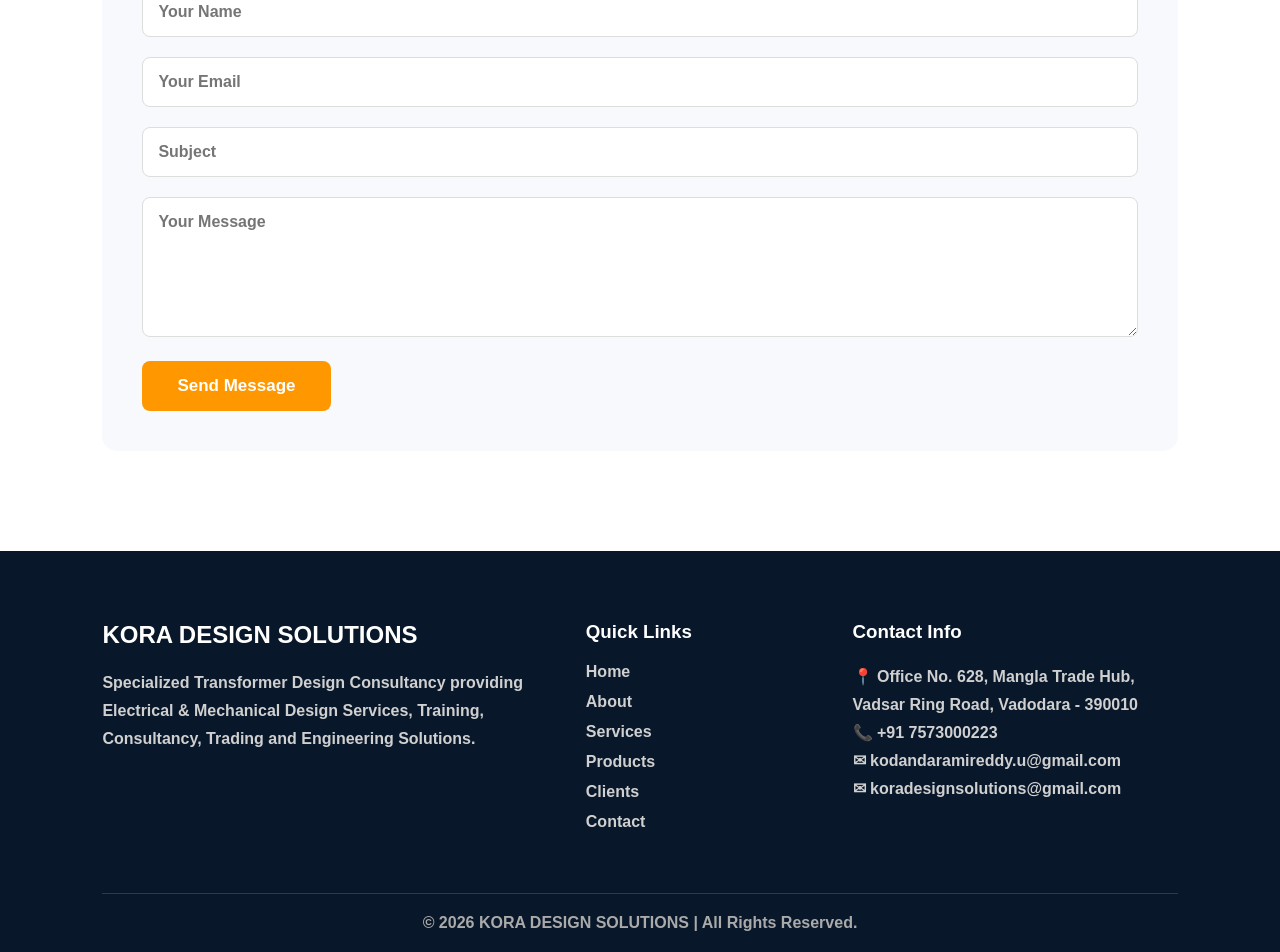
==== commit a6d64e82: "Update index.html" ====
--- a/index.html
+++ b/index.html
@@ -61,7 +61,7 @@
             <a href="#services" class="btn btn-outline">Our Services</a>
 
         </div>
-
+        
     </div>
 </section>
 <section class="about" id="about" data-aos="fade-up">
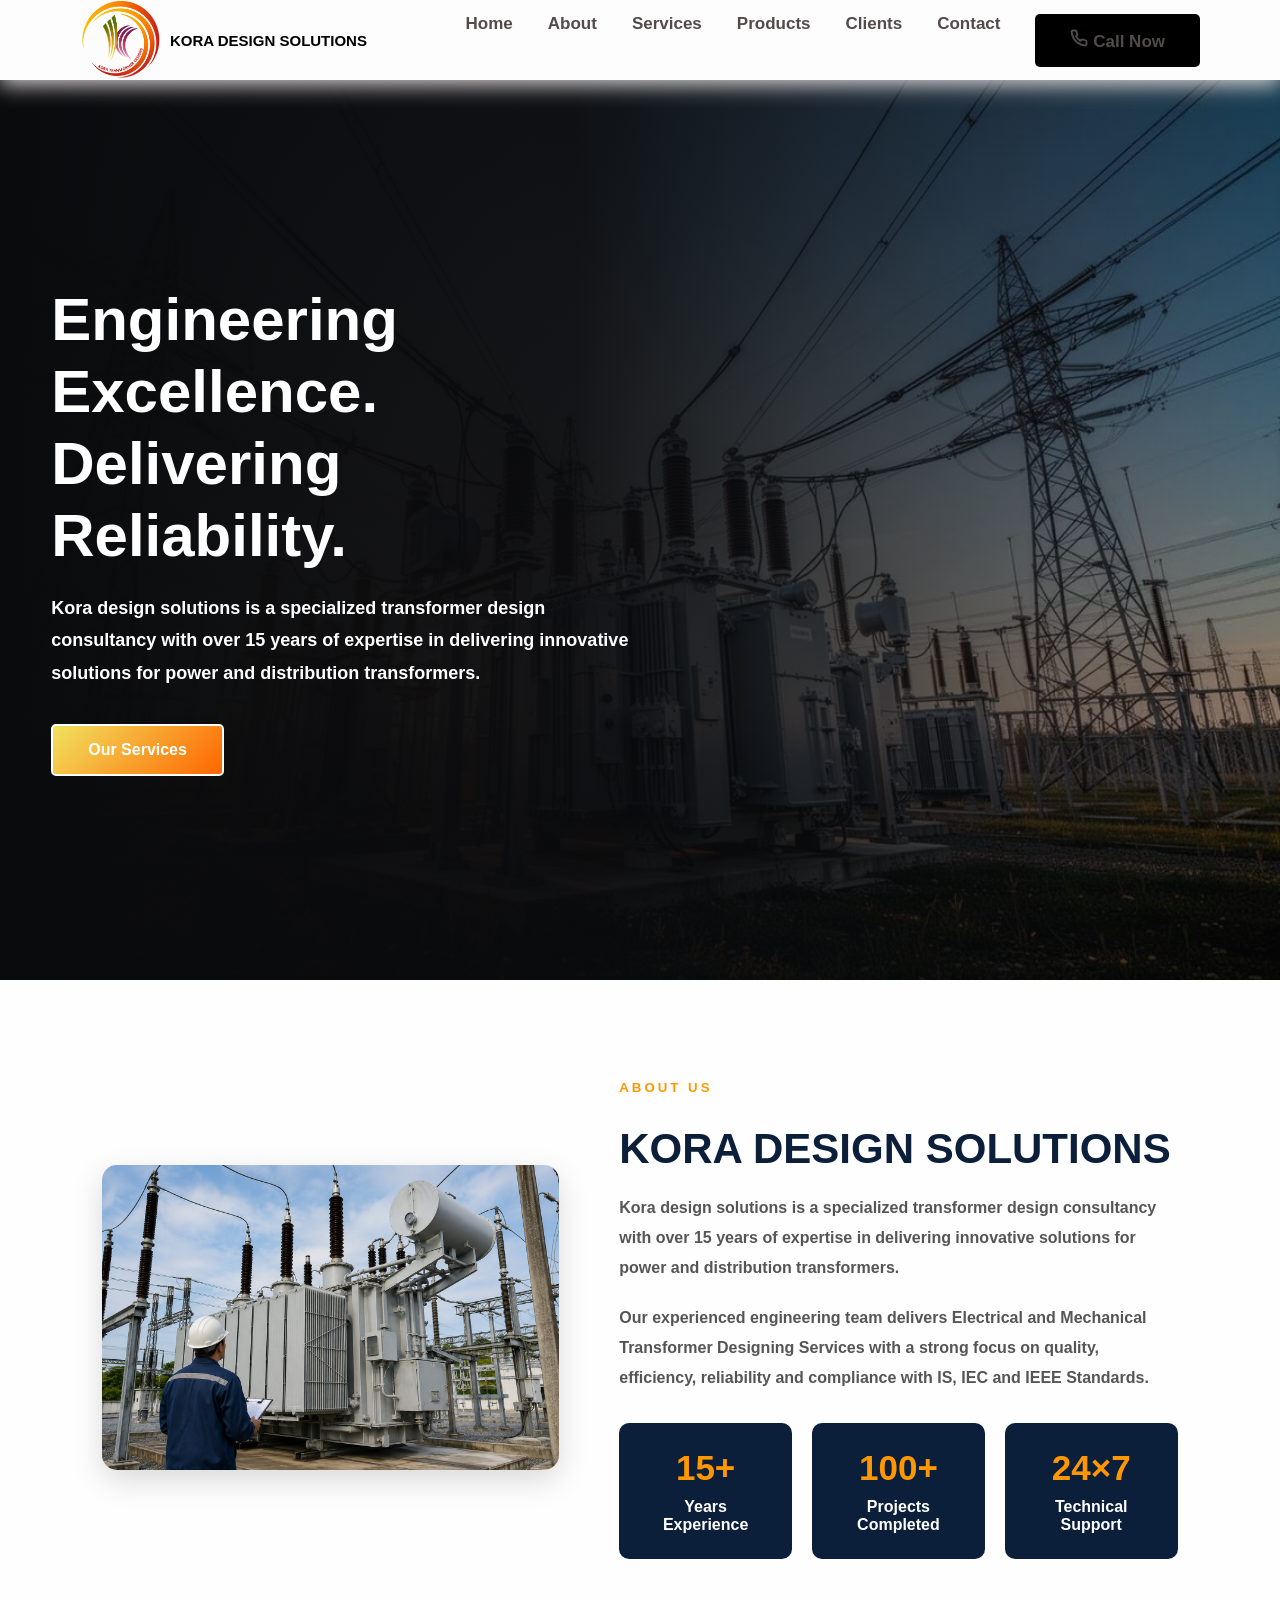
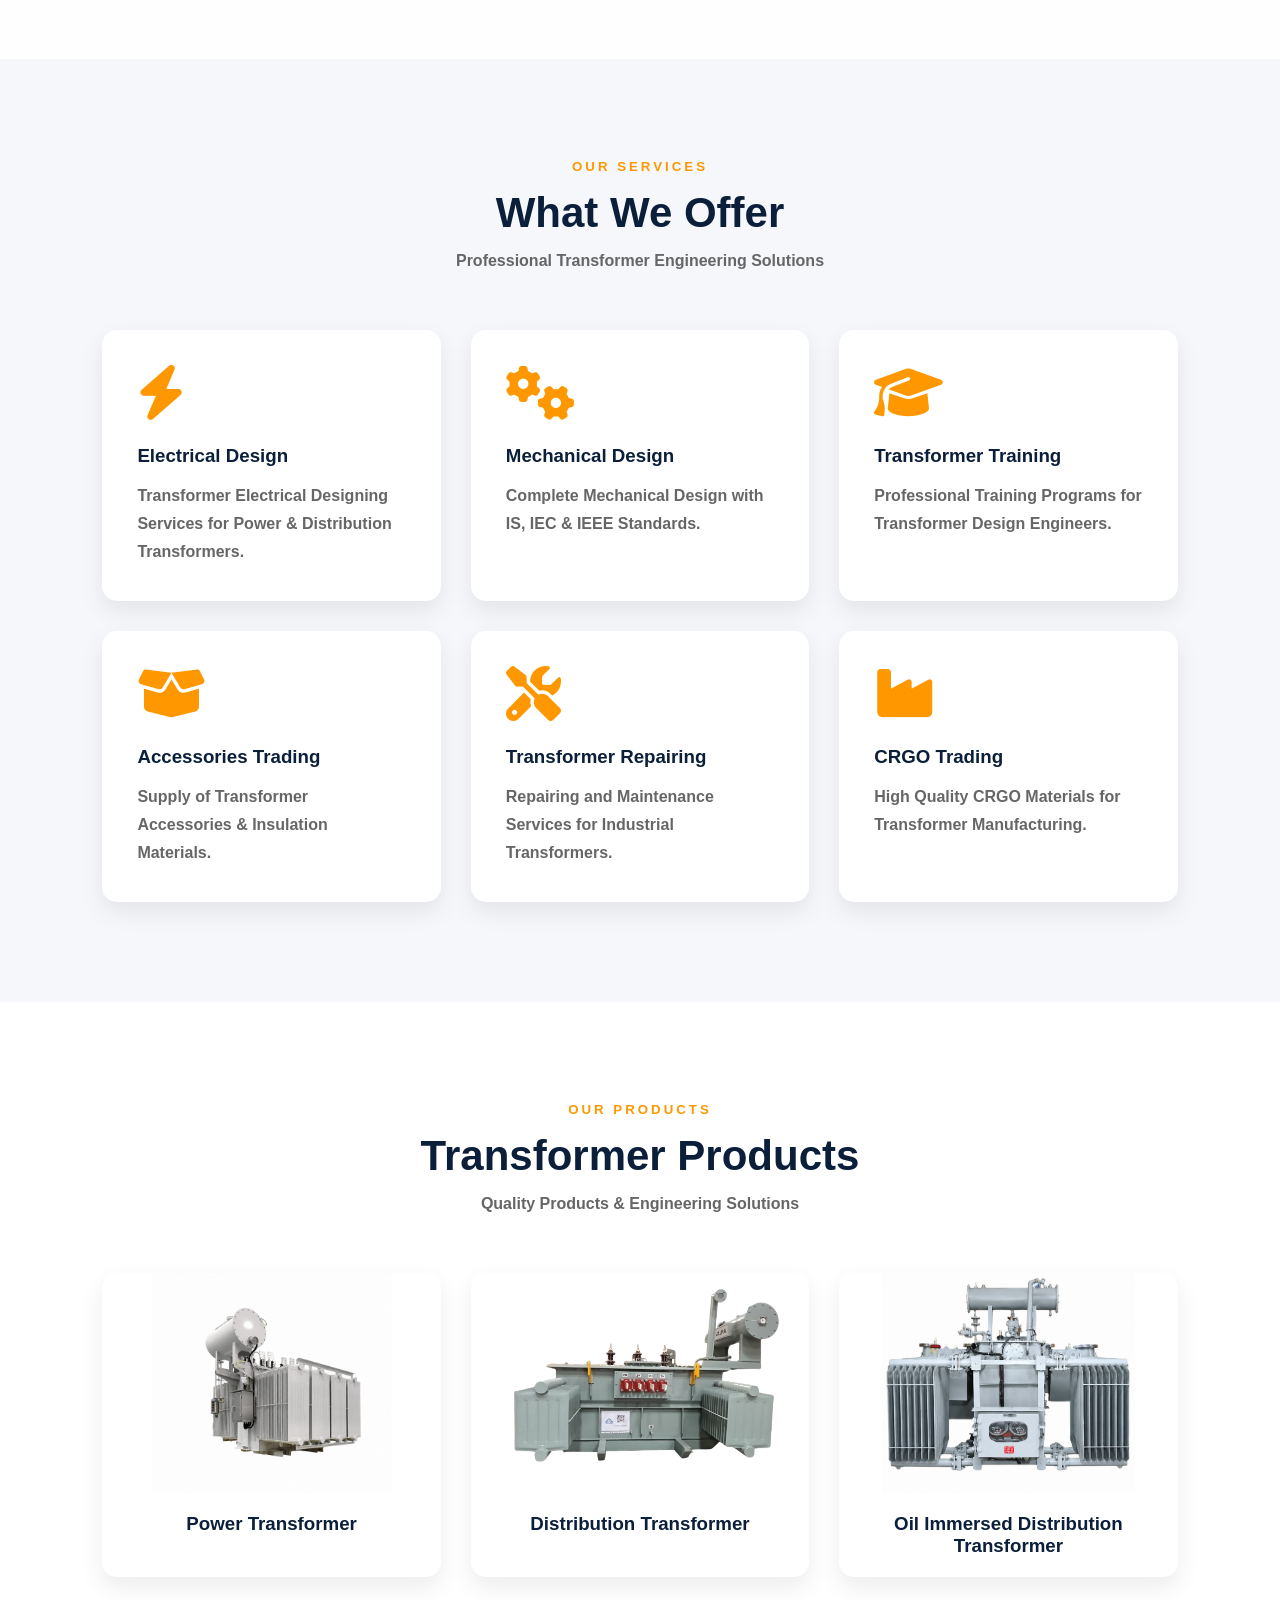
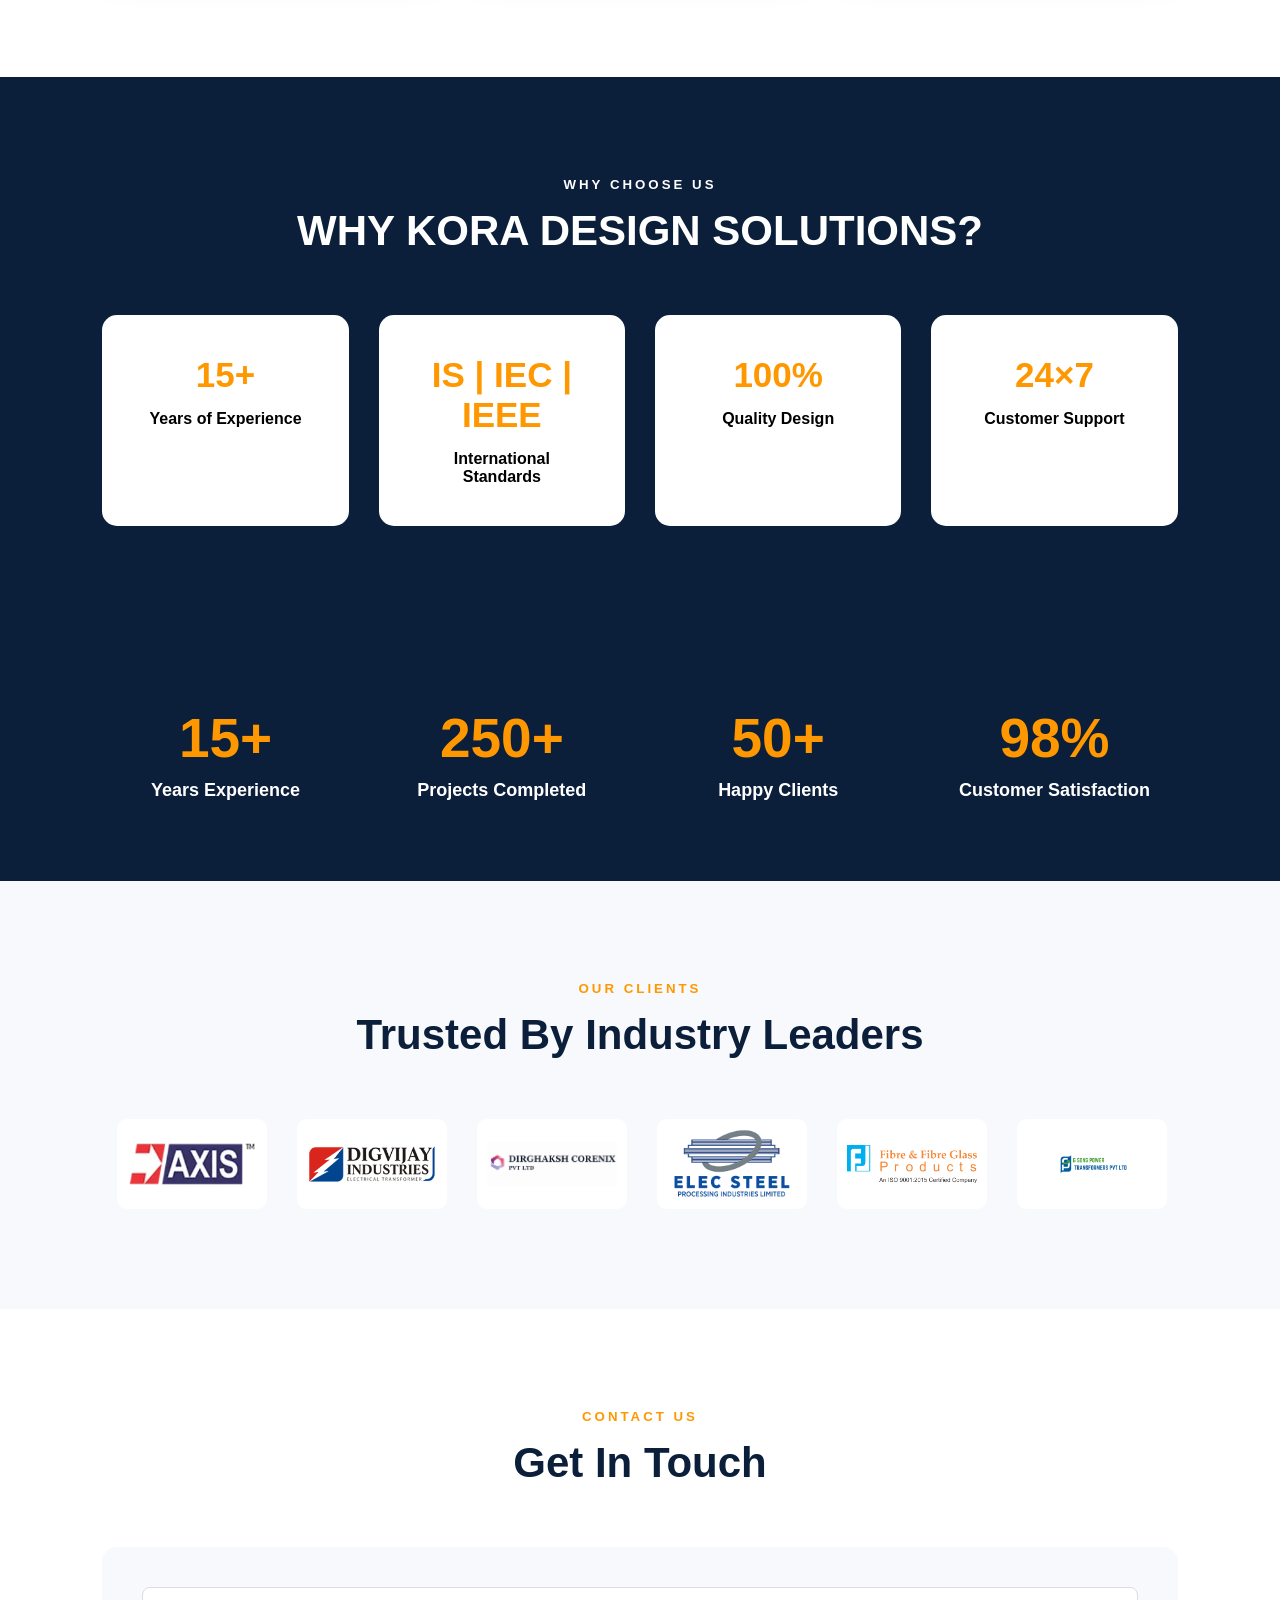
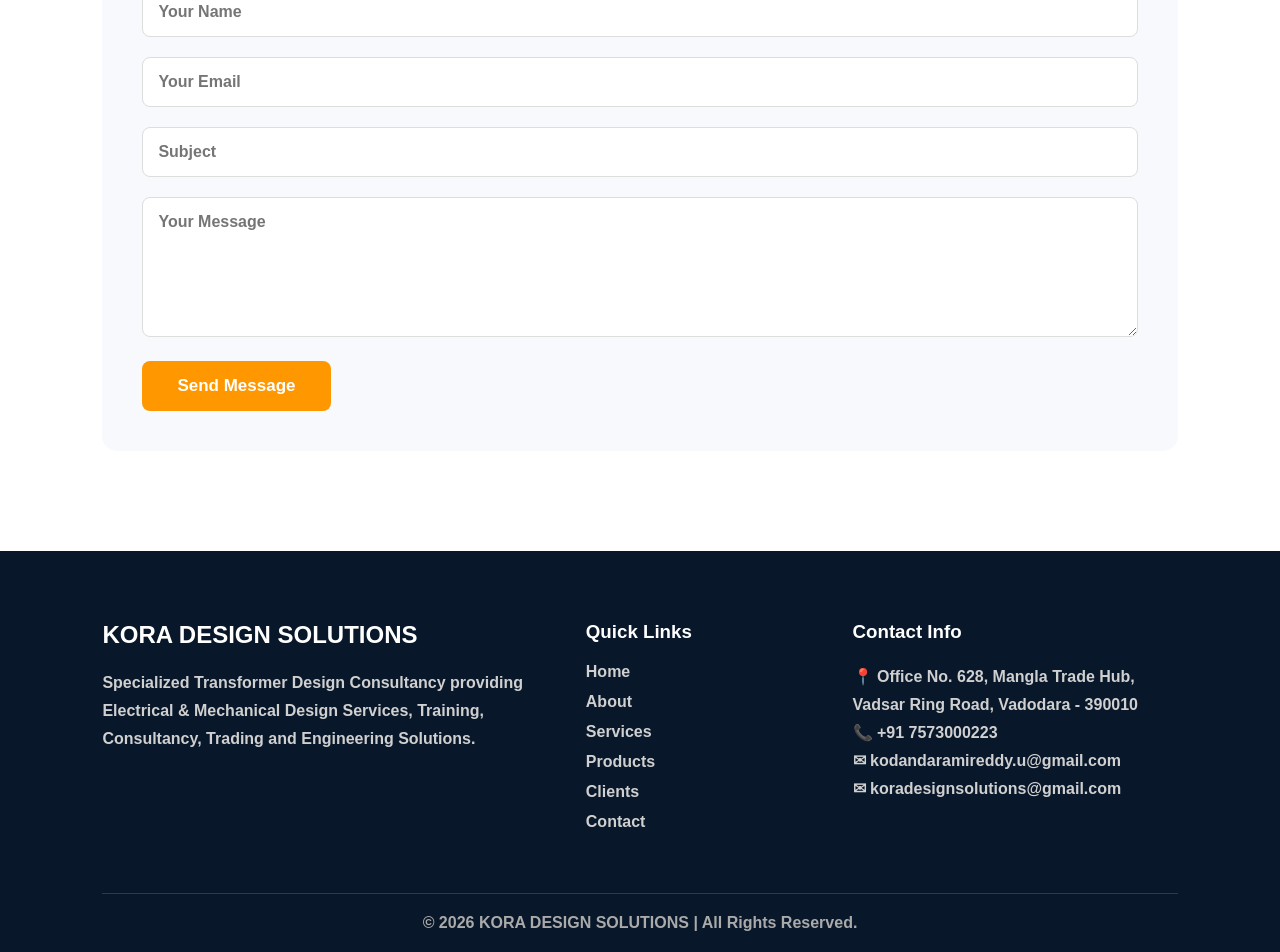
==== commit 0c177127: "Update index.html" ====
--- a/index.html
+++ b/index.html
@@ -36,13 +36,13 @@
         <li><a href="#products">Products</a></li>
         <li><a href="#clients">Clients</a></li>
         <li><a href="#contact">Contact</a></li>
-    </ul>
-    <a href="tel:+919951662078" class="btn btn-primary">
+        <a href="tel:+919951662078" class="btn btn-primary">
     <svg width="18" height="18" viewBox="0 0 24 24" fill="none" stroke="currentColor" stroke-width="2.5" stroke-linecap="round" stroke-linejoin="round">
         <path d="M22 16.92v3a2 2 0 0 1-2.18 2 19.79 19.79 0 0 1-8.63-3.07 19.5 19.5 0 0 1-6-6 19.79 19.79 0 0 1-3.07-8.67A2 2 0 0 1 4.11 2h2.81a2 2 0 0 1 2 1.72 12.84 12.84 0 0 0 .7 2.81 2 2 0 0 1-.45 2.11L8 9.83a16 16 0 0 0 6 6l1.19-1.19a2 2 0 0 1 2.11-.45 12.84 12.84 0 0 0 2.81.7A2 2 0 0 1 22 16.92z"></path>
     </svg>
     Call Now
-</a>
+        </a>
+    </ul>
 
 </header>
     <section class="hero" id="home">
@@ -61,7 +61,7 @@
             <a href="#services" class="btn btn-outline">Our Services</a>
 
         </div>
-        
+
     </div>
 </section>
 <section class="about" id="about" data-aos="fade-up">
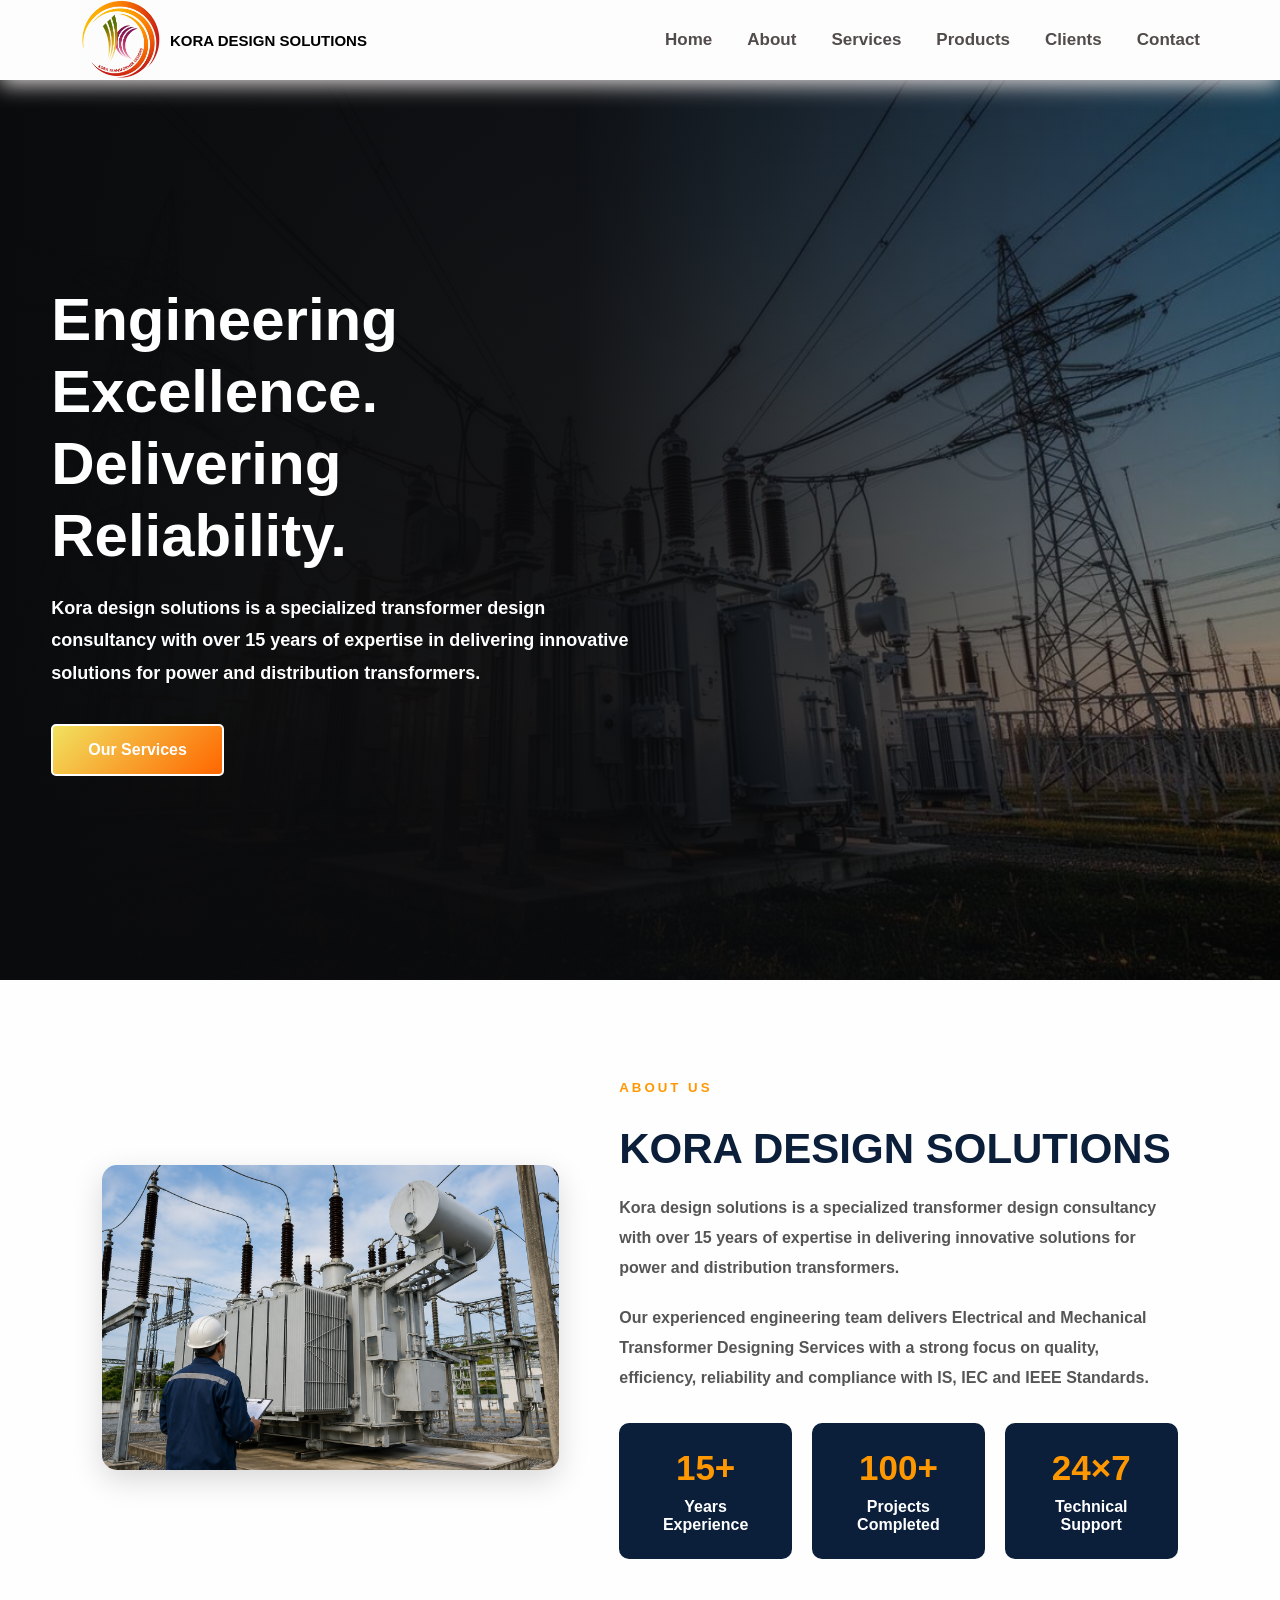
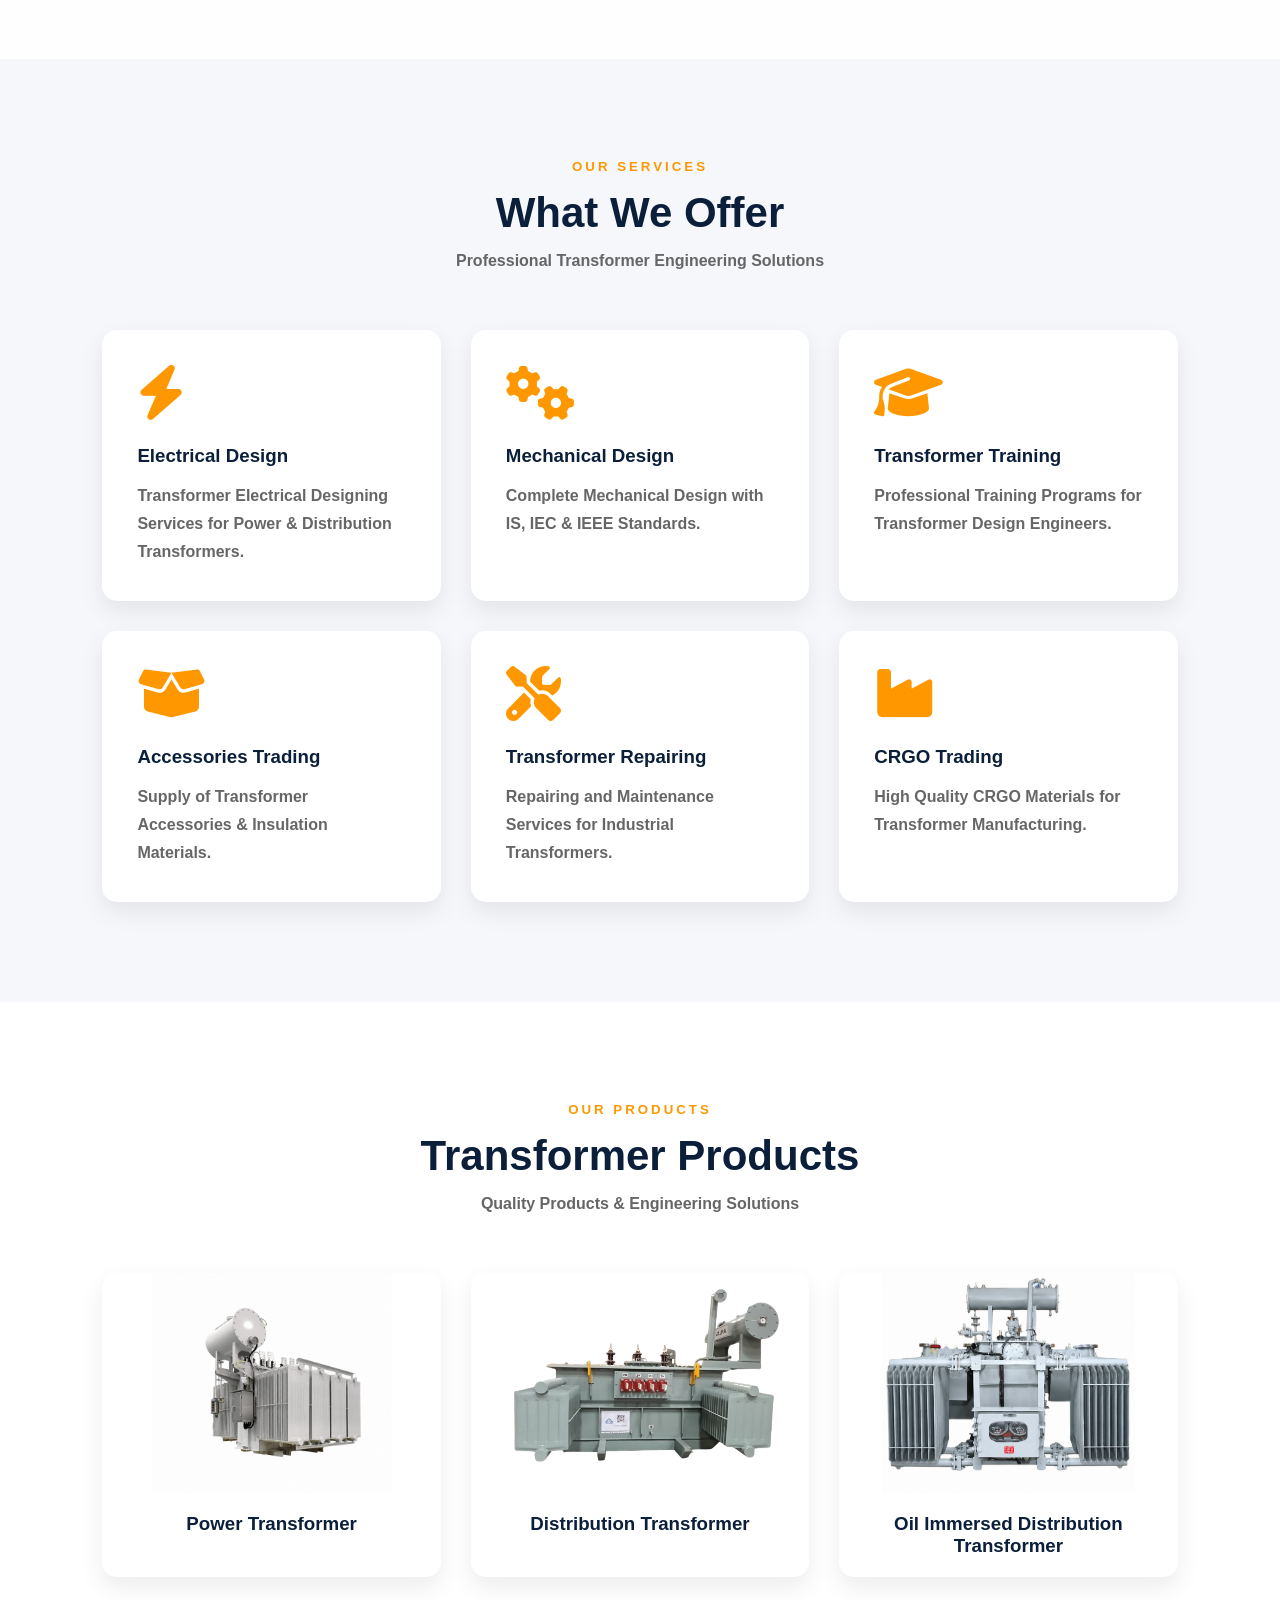
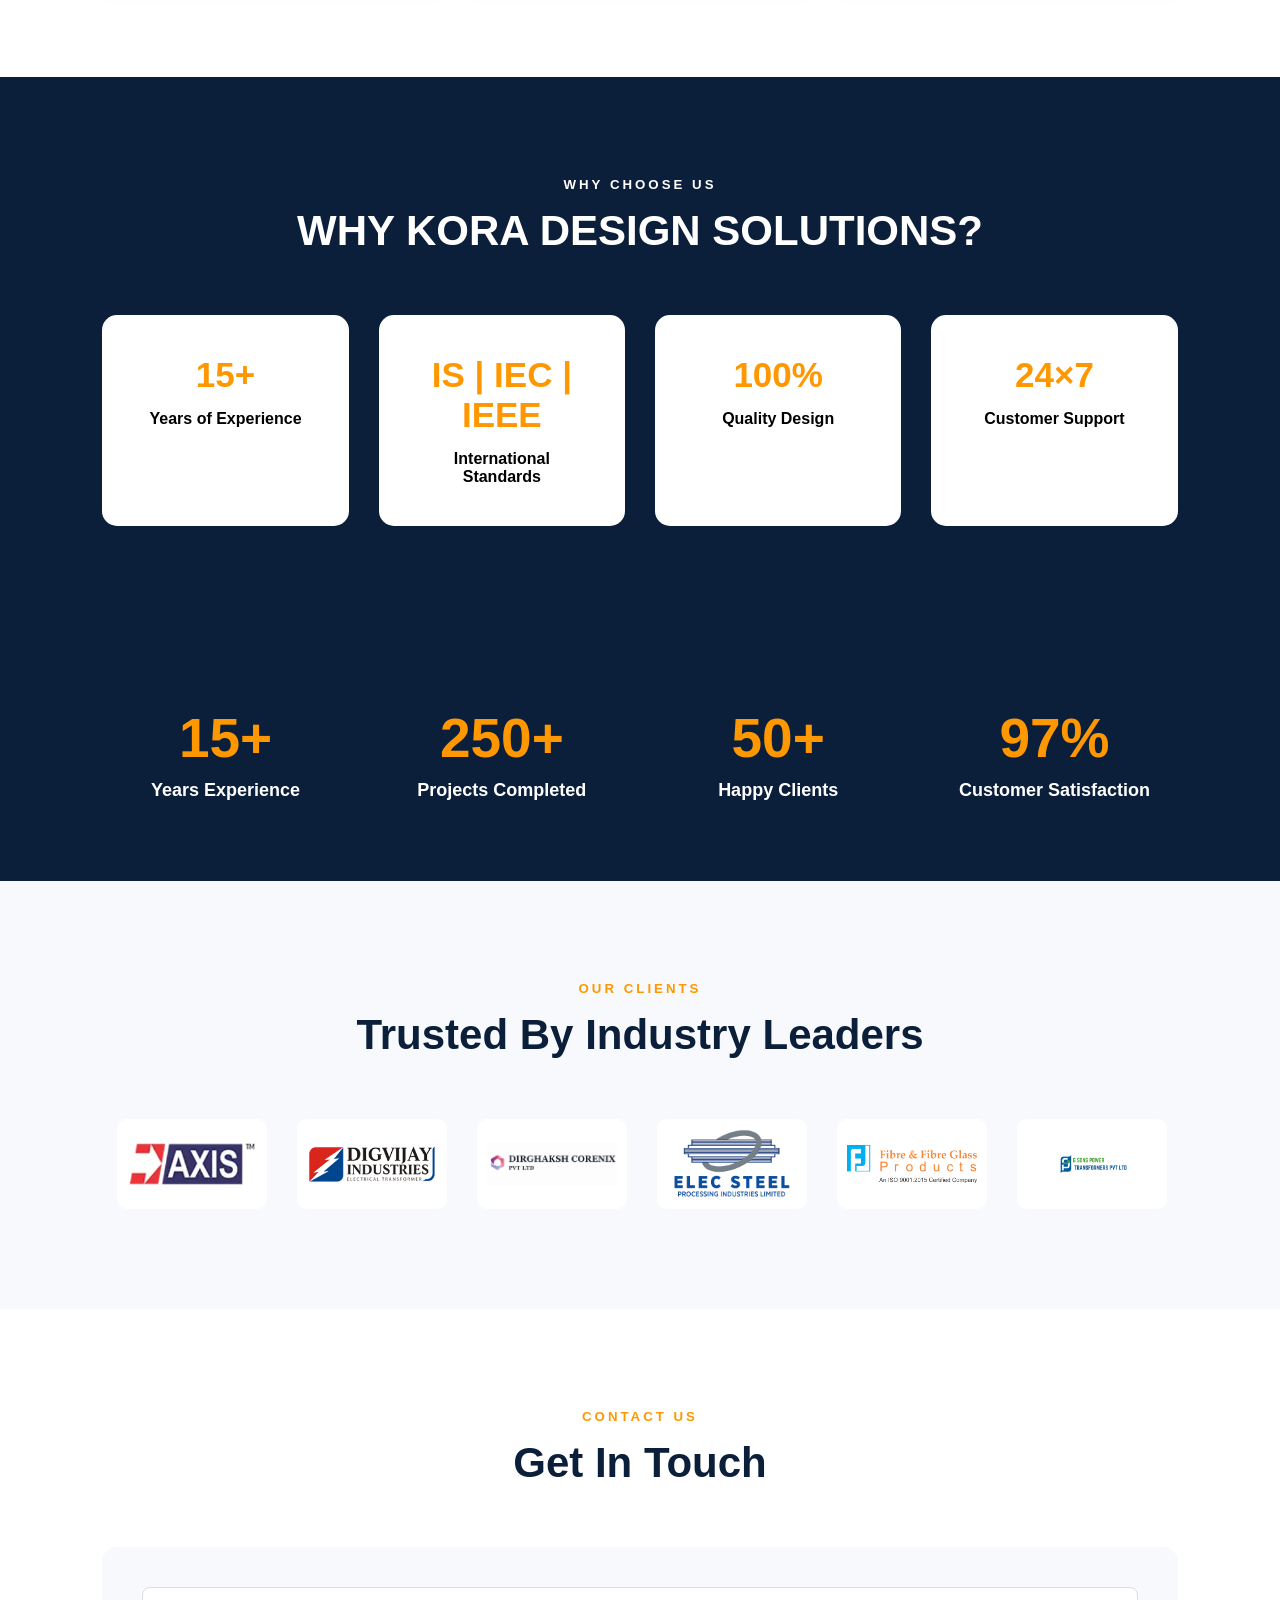
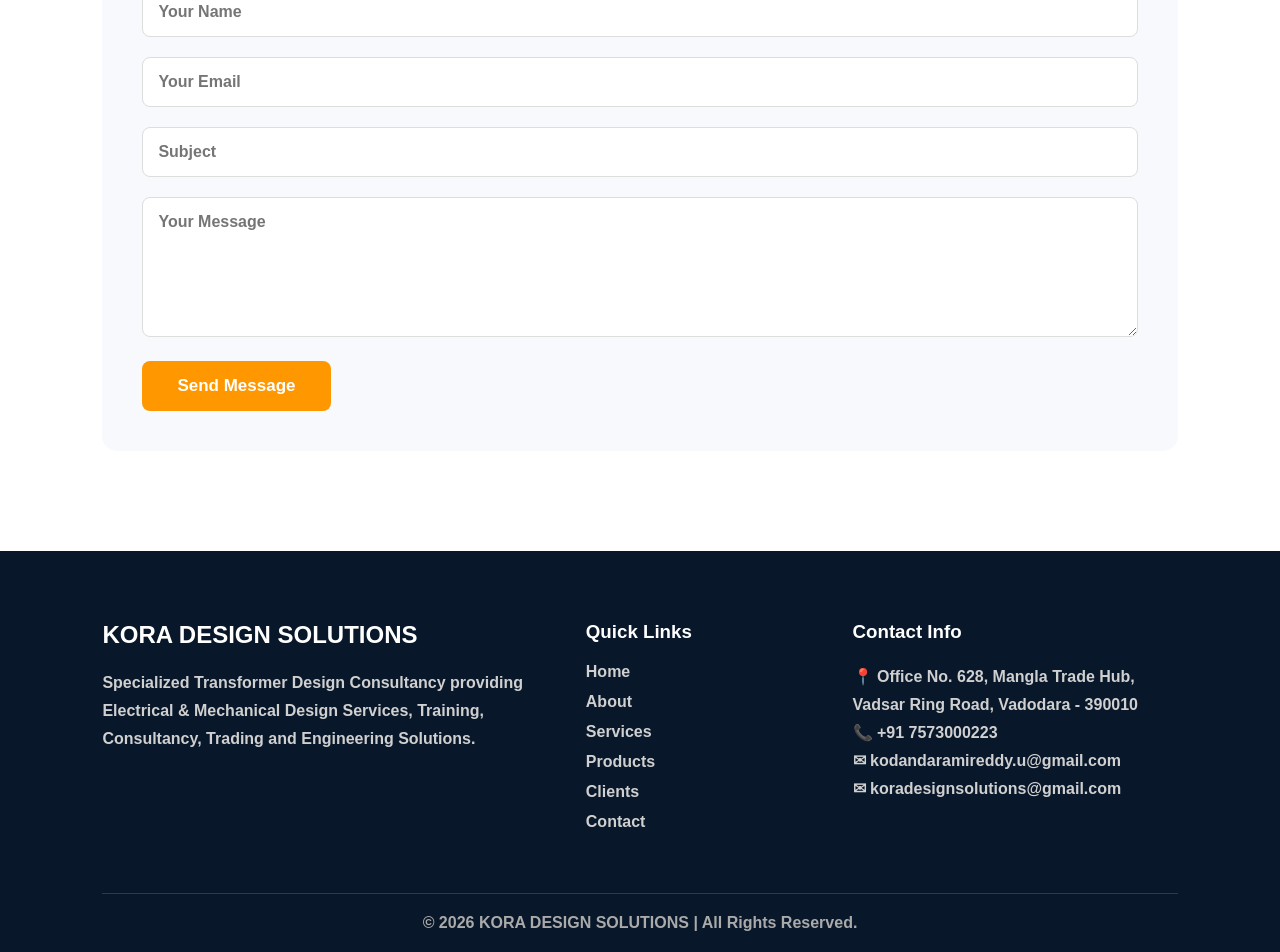
==== commit 1040d415: "Updated website files" ====
--- a/index.html
+++ b/index.html
@@ -36,13 +36,9 @@
         <li><a href="#products">Products</a></li>
         <li><a href="#clients">Clients</a></li>
         <li><a href="#contact">Contact</a></li>
-        <a href="tel:+919951662078" class="btn btn-primary">
-    <svg width="18" height="18" viewBox="0 0 24 24" fill="none" stroke="currentColor" stroke-width="2.5" stroke-linecap="round" stroke-linejoin="round">
-        <path d="M22 16.92v3a2 2 0 0 1-2.18 2 19.79 19.79 0 0 1-8.63-3.07 19.5 19.5 0 0 1-6-6 19.79 19.79 0 0 1-3.07-8.67A2 2 0 0 1 4.11 2h2.81a2 2 0 0 1 2 1.72 12.84 12.84 0 0 0 .7 2.81 2 2 0 0 1-.45 2.11L8 9.83a16 16 0 0 0 6 6l1.19-1.19a2 2 0 0 1 2.11-.45 12.84 12.84 0 0 0 2.81.7A2 2 0 0 1 22 16.92z"></path>
-    </svg>
-    Call Now
-        </a>
+        
     </ul>
+
 
 </header>
     <section class="hero" id="home">
